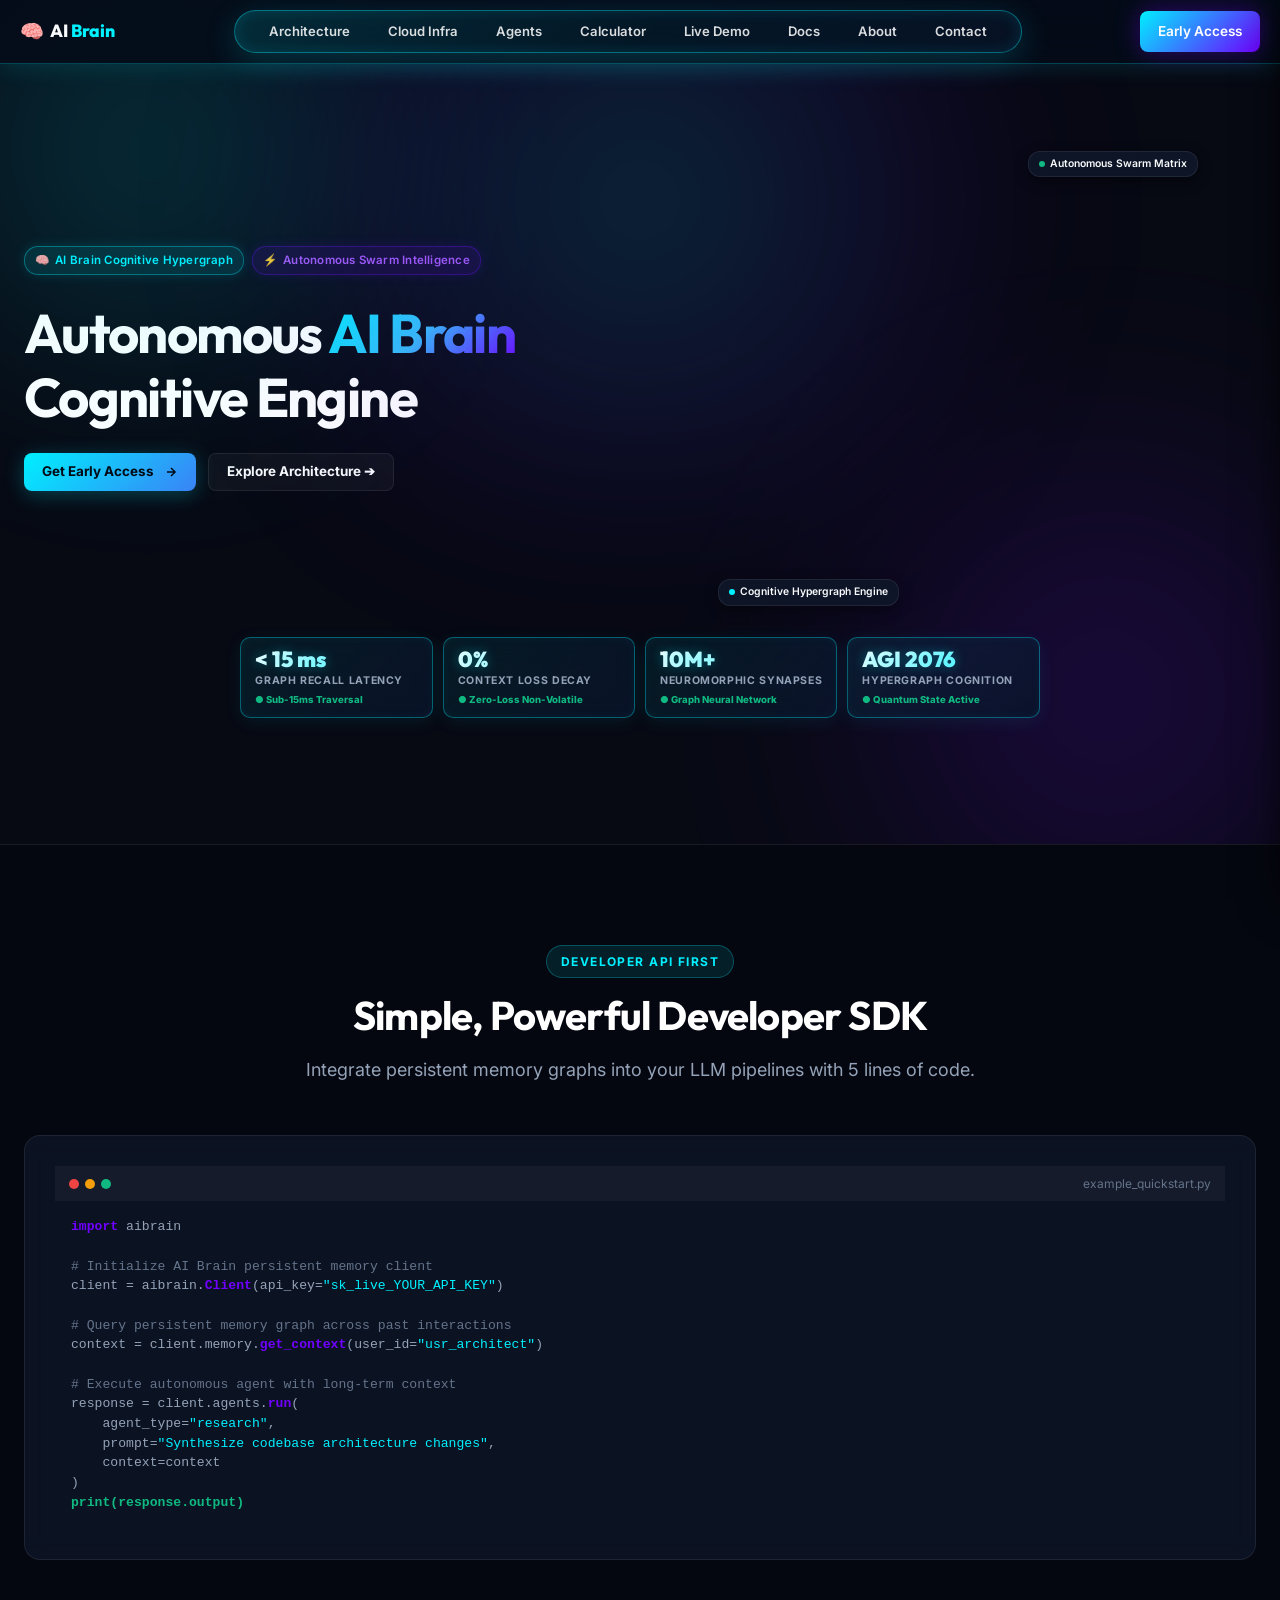
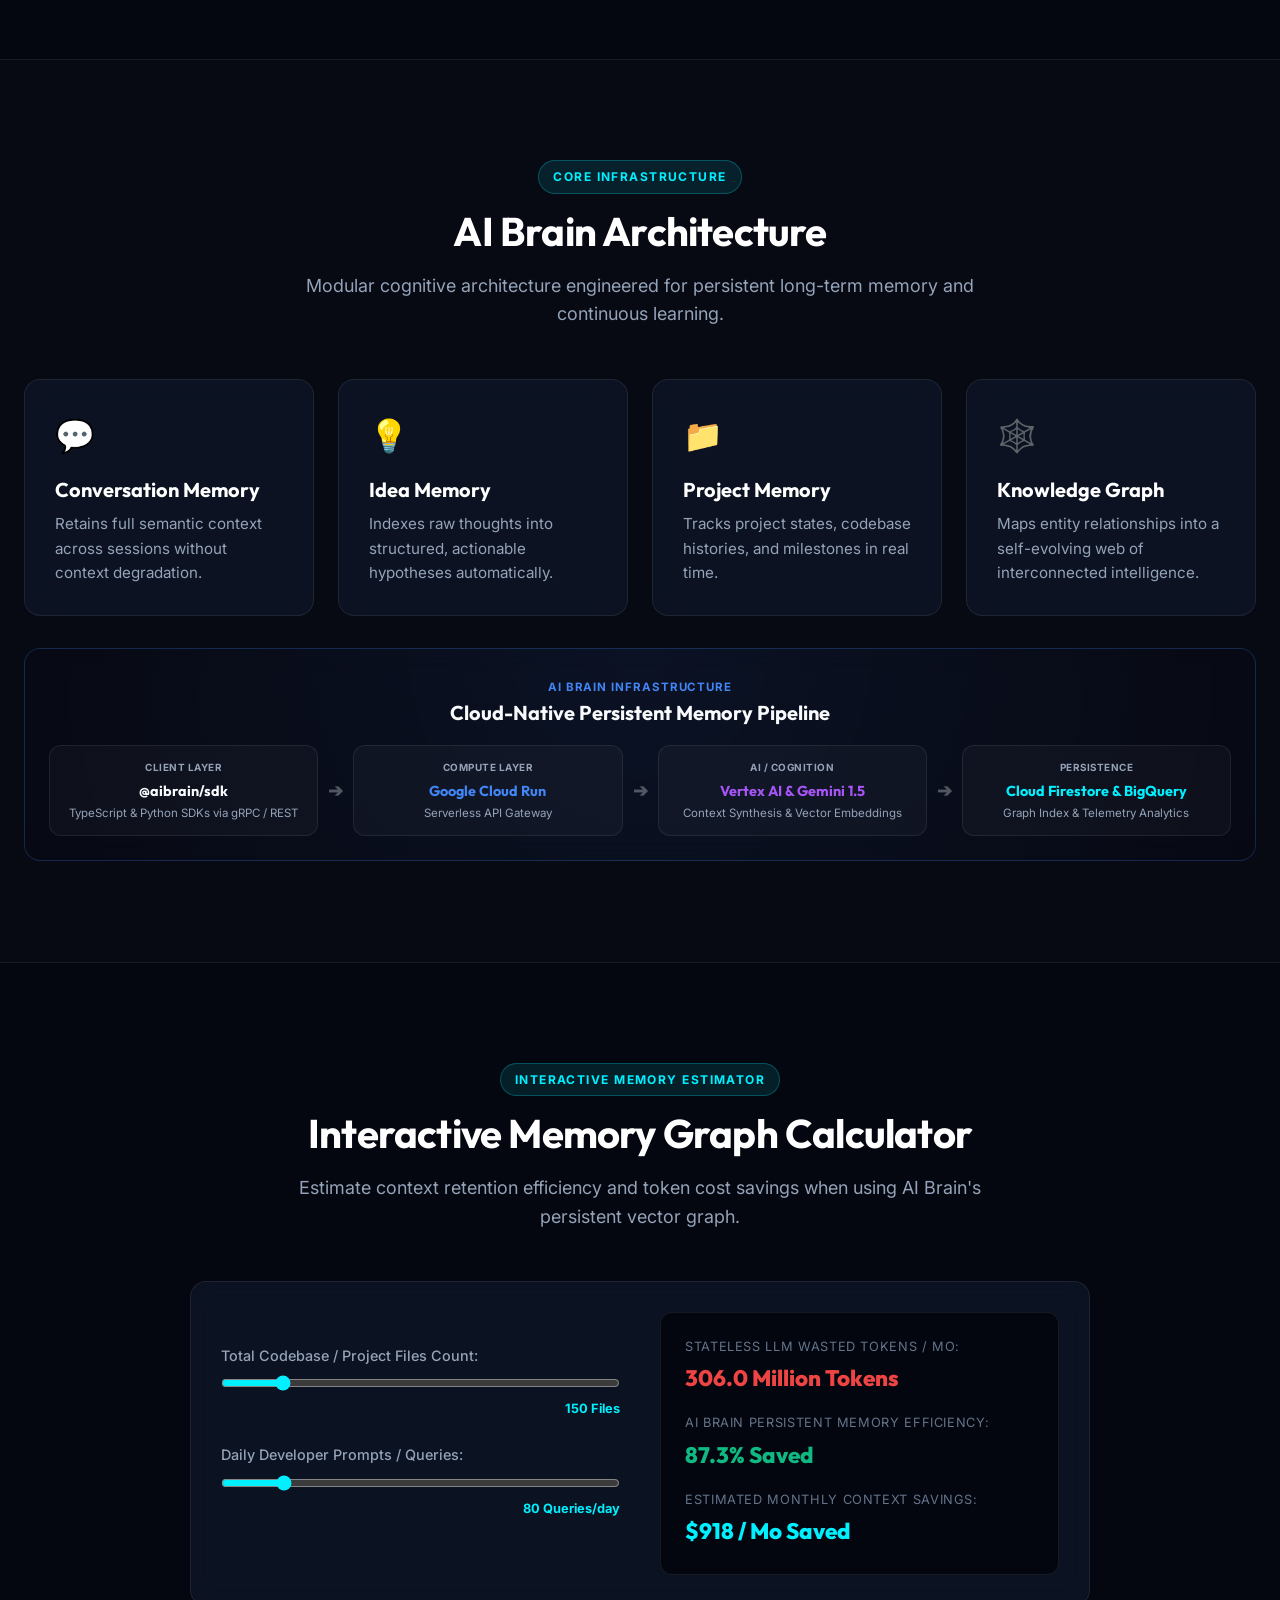
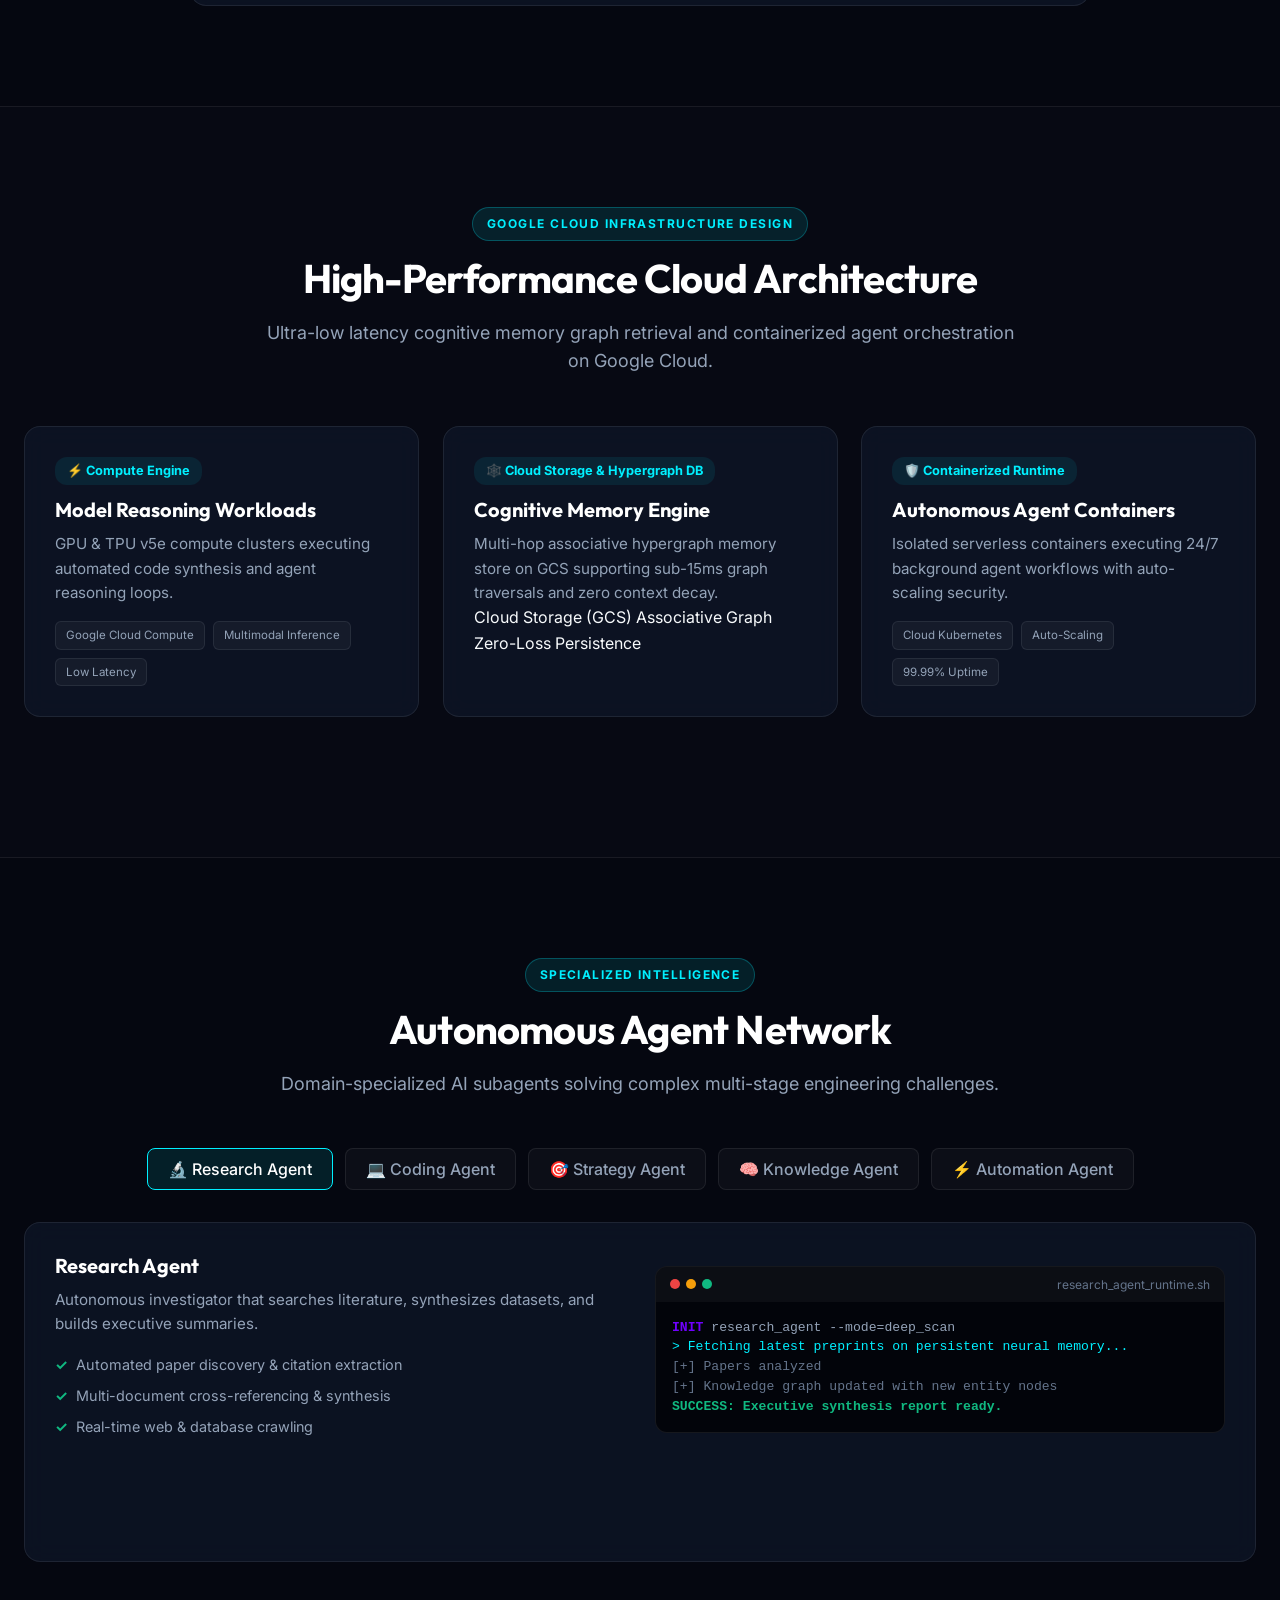
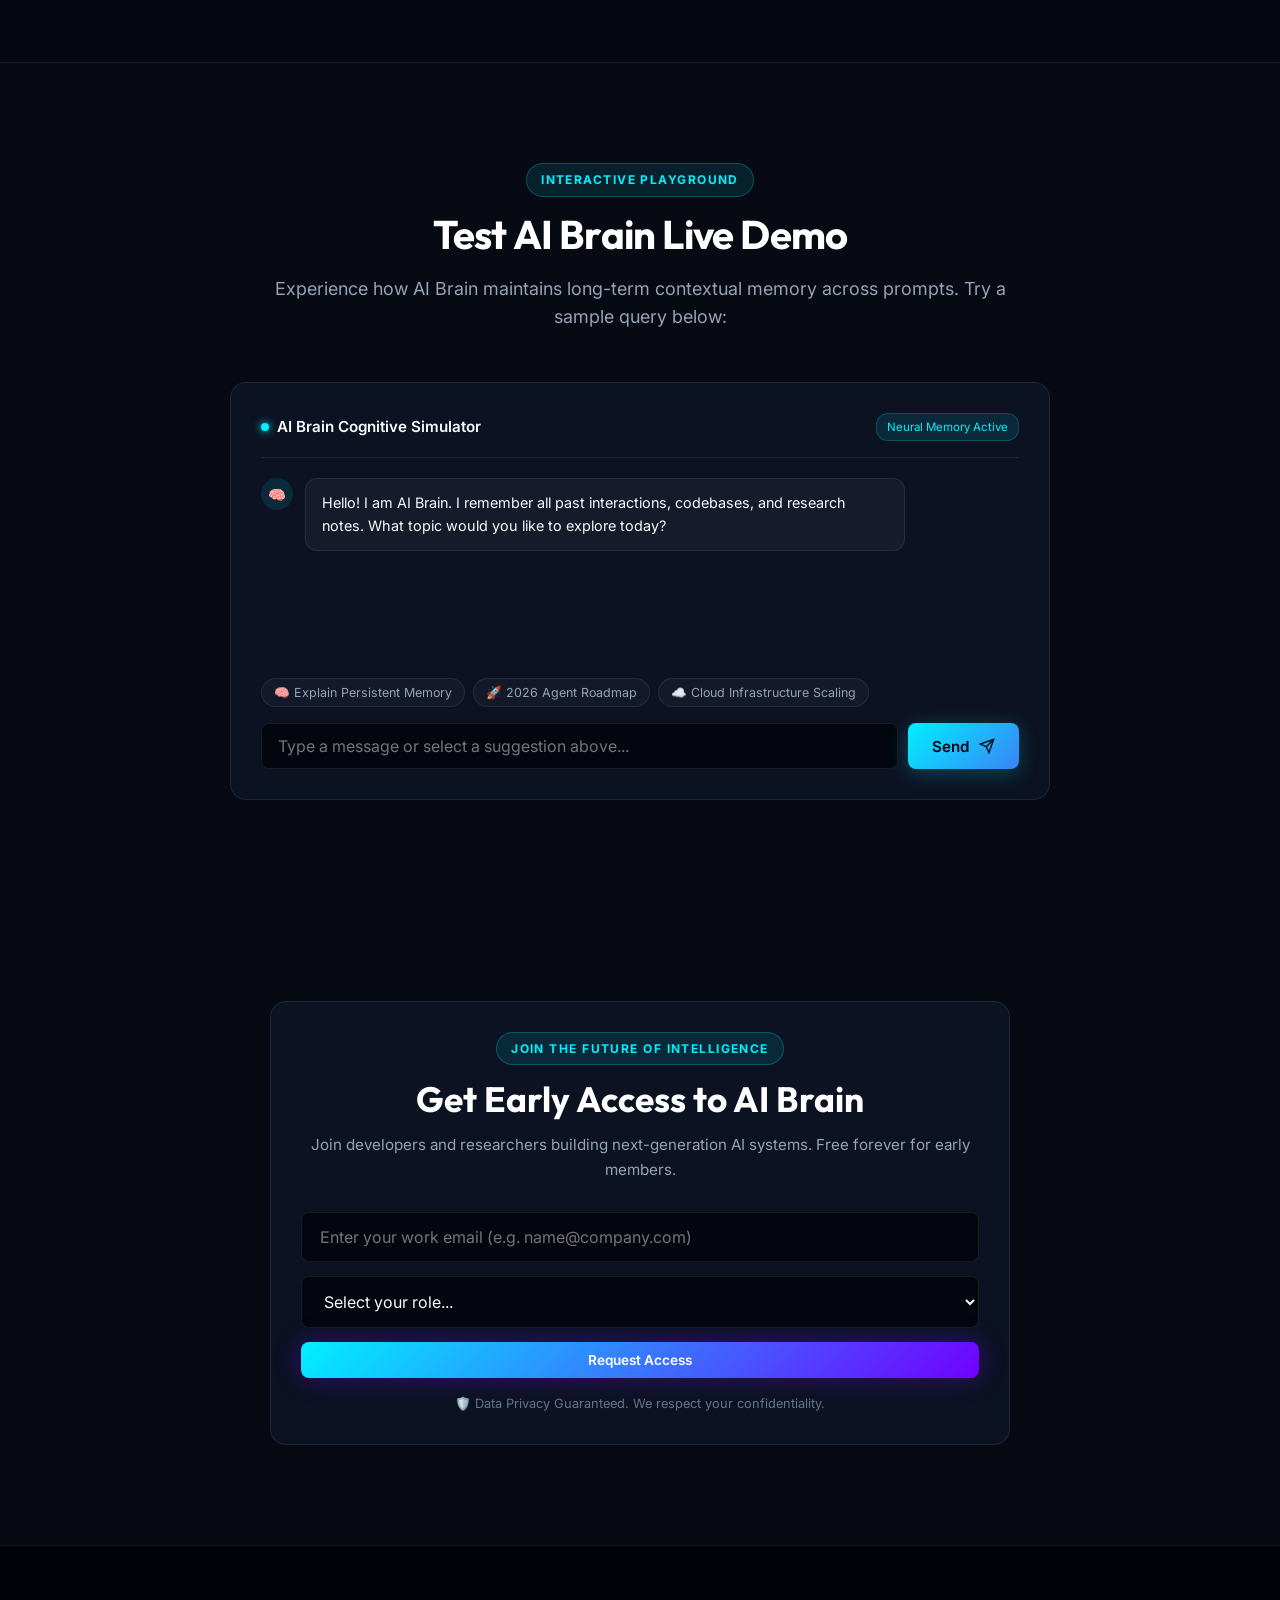
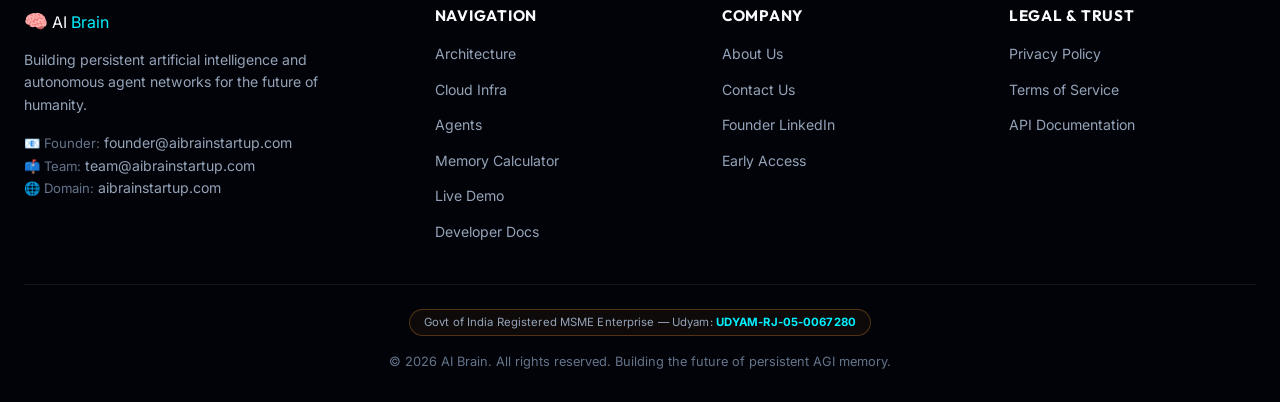
==== index.html @ a252929d "feat(seo): enterprise-level SEO, GEO, AEO, Schema & Vercel deployment optimizations" ====
<!DOCTYPE html>
<html lang="en" itemscope itemtype="https://schema.org/WebPage">
<head>
  <meta charset="UTF-8">
  <meta name="viewport" content="width=device-width, initial-scale=1.0, maximum-scale=5.0, viewport-fit=cover">
  
  <!-- Next-Level Primary SEO Meta Tags -->
  <title>AI Brain — Persistent Artificial Intelligence & Autonomous Agent Infrastructure</title>
  <meta name="description" content="AI Brain is a next-generation persistent artificial intelligence architecture featuring long-term vector memory graphs, autonomous agent networks, and continuous learning systems for enterprises and researchers worldwide.">
  <meta name="keywords" content="AI Brain, AI Brain AI, AI Brain Startup, AI Brain Architecture, Persistent AI, Autonomous Agents, Artificial Intelligence, Memory Graph, Deep Tech Startup, Cognitive AI, Vector Memory, AI Research Lab, Bhoja Ram Choudhary">
  <meta name="author" content="AI Brain Inc. / Bhoja Ram Choudhary">
  <meta name="robots" content="index, follow, max-image-preview:large, max-snippet:-1, max-video-preview:-1">
  
  <!-- Global Geographic & Multi-Regional Directives -->
  <meta name="coverage" content="Worldwide">
  <meta name="distribution" content="Global">
  <meta name="rating" content="General">
  
  <!-- Canonical & International Hreflang Tags -->
  <link rel="canonical" href="https://aibrainstartup.com/">
  <link rel="icon" type="image/x-icon" href="favicon.ico">
  <link rel="apple-touch-icon" href="logo.png">
  <link rel="manifest" href="manifest.json">
  <link rel="alternate" hreflang="x-default" href="https://aibrainstartup.com/">
  <link rel="alternate" hreflang="en" href="https://aibrainstartup.com/">
  <link rel="alternate" hreflang="en-us" href="https://aibrainstartup.com/">
  <link rel="alternate" hreflang="en-gb" href="https://aibrainstartup.com/">
  <link rel="alternate" hreflang="en-in" href="https://aibrainstartup.com/">

  <!-- Performance Speed Optimization: Resource Hints -->
  <link rel="dns-prefetch" href="//fonts.googleapis.com">
  <link rel="dns-prefetch" href="//fonts.gstatic.com">
  <link rel="preconnect" href="https://fonts.googleapis.com">
  <link rel="preconnect" href="https://fonts.gstatic.com" crossorigin>

  <!-- Cross-Browser Favicon & Theme Color -->
  <meta name="theme-color" content="#070913">
  <meta name="mobile-web-app-capable" content="yes">
  <meta name="apple-mobile-web-app-status-bar-style" content="black-translucent">
  
  <!-- Open Graph / Social Media Meta -->
  <meta property="og:site_name" content="AI Brain Startup">
  <meta property="og:title" content="AI Brain — Persistent Artificial Intelligence & Autonomous Agents">
  <meta property="og:description" content="Building persistent memory systems, autonomous agent networks, and long-term intelligence architectures.">
  <meta property="og:type" content="website">
  <meta property="og:url" content="https://aibrainstartup.com/">
  <meta property="og:image" content="https://aibrainstartup.com/og-image.png">
  <meta property="og:image:width" content="1200">
  <meta property="og:image:height" content="630">
  <meta property="og:locale" content="en_US">
  
  <!-- Twitter Card Metadata -->
  <meta name="twitter:card" content="summary_large_image">
  <meta name="twitter:title" content="AI Brain — Persistent Artificial Intelligence & Autonomous Agents">
  <meta name="twitter:description" content="Building persistent memory systems, autonomous agents, and long-term intelligence architectures.">
  <meta name="twitter:image" content="https://aibrainstartup.com/og-image.png">

  <!-- GEO, AEO, Voice Search, & Global Alternate Name JSON-LD Schema -->
  <script type="application/ld+json">
  {
    "@context": "https://schema.org",
    "@graph": [
      {
        "@type": "Organization",
        "@id": "https://aibrainstartup.com/#organization",
        "name": "AI Brain",
        "alternateName": ["AI Brain AI", "AI Brain Startup", "AI Brain Architecture", "Persistent AI Brain"],
        "url": "https://aibrainstartup.com/",
        "logo": "https://aibrainstartup.com/logo.png",
        "email": "team@aibrainstartup.com",
        "telephone": "+919461127967",
        "founder": {
          "@type": "Person",
          "@id": "https://aibrainstartup.com/#founder",
          "name": "Bhoja Ram Choudhary",
          "jobTitle": "Founder & Chief Architect",
          "sameAs": "https://www.linkedin.com/in/bhoja-ram-choudhary-ai-brain-/"
        },
        "sameAs": [
          "https://www.linkedin.com/in/bhoja-ram-choudhary-ai-brain-/"
        ]
      },
      {
        "@type": "WebSite",
        "@id": "https://aibrainstartup.com/#website",
        "url": "https://aibrainstartup.com/",
        "name": "AI Brain Startup",
        "alternateName": ["AI Brain AI", "AI Brain Architecture"],
        "description": "Building persistent memory systems, autonomous agent networks, and long-term intelligence architectures.",
        "publisher": {
          "@id": "https://aibrainstartup.com/#organization"
        }
      },
      {
        "@type": "SoftwareApplication",
        "@id": "https://aibrainstartup.com/#application",
        "name": "AI Brain Cognitive Architecture",
        "alternateName": "AI Brain AI Infrastructure",
        "operatingSystem": "All Cloud & Web Platforms",
        "applicationCategory": "DeveloperApplication",
        "offers": {
          "@type": "Offer",
          "price": "0",
          "priceCurrency": "USD"
        }
      },
      {
        "@type": "WebPage",
        "@id": "https://aibrainstartup.com/#webpage",
        "url": "https://aibrainstartup.com/",
        "name": "AI Brain Landing Page",
        "speakable": {
          "@type": "SpeakableSpecification",
          "cssSelector": [".hero-title", ".hero-description", ".section-subtitle"]
        }
      },
      {
        "@type": "FAQPage",
        "@id": "https://aibrainstartup.com/#faq-schema",
        "mainEntity": [
          {
            "@type": "Question",
            "name": "What is AI Brain Startup?",
            "acceptedAnswer": {
              "@type": "Answer",
              "text": "AI Brain is a next-generation intelligence architecture designed to remember, learn, reason, and act autonomously through persistent long-term memory graphs and specialized agent networks."
            }
          },
          {
            "@type": "Question",
            "name": "How does persistent memory work in AI Brain?",
            "acceptedAnswer": {
              "@type": "Answer",
              "text": "AI Brain uses a dual-layer cognitive architecture combining continuous vector embeddings with a Graph Neural Network (GNN) to store conversation, idea, and project contexts without data loss."
            }
          },
          {
            "@type": "Question",
            "name": "Who is the founder of AI Brain?",
            "acceptedAnswer": {
              "@type": "Answer",
              "text": "AI Brain was founded by Bhoja Ram Choudhary, an AI engineer and technology entrepreneur building persistent cognitive memory systems."
            }
          },
          {
            "@type": "Question",
            "name": "How can developers get early access to AI Brain?",
            "acceptedAnswer": {
              "@type": "Answer",
              "text": "Developers and researchers can join the waitlist on aibrainstartup.com or contact team@aibrainstartup.com for early API previews."
            }
          }
        ]
      },
      {
        "@type": "BreadcrumbList",
        "@id": "https://aibrainstartup.com/#breadcrumb",
        "itemListElement": [
          {
            "@type": "ListItem",
            "position": 1,
            "name": "Home",
            "item": "https://aibrainstartup.com/"
          }
        ]
      }
    ]
  }
  </script>

  <!-- Google Fonts: Outfit & Inter -->
  <link href="https://fonts.googleapis.com/css2?family=Inter:wght@300;400;500;600;700&family=Outfit:wght@400;500;600;700;800;900&display=swap" rel="stylesheet">
  
  <!-- CSS Stylesheet -->
  <link rel="stylesheet" href="styles.css">
</head>
<body>

  <!-- Navigation Bar -->
  <header class="navbar" id="navbar">
    <div class="nav-container">
      <a href="index.html" class="brand-logo" id="brandLogo">
        <span class="logo-icon">🧠</span>
        <span class="logo-text">AI <span class="accent-text">Brain</span></span>
      </a>
      
      <nav class="nav-links" id="navLinks">
        <a href="#architecture" class="nav-link" id="navLinkArchitecture">Architecture</a>
        <a href="#cloud-infra" class="nav-link" id="navLinkCloud">Cloud Infra</a>
        <a href="#agents" class="nav-link" id="navLinkAgents">Agents</a>
        <a href="#calculator" class="nav-link" id="navLinkCalc">Calculator</a>
        <a href="#demo" class="nav-link" id="navLinkDemo">Live Demo</a>
        <a href="docs.html" class="nav-link" id="navLinkDocs">Docs</a>
        <a href="about.html" class="nav-link" id="navLinkAboutNav">About</a>
        <a href="contact.html" class="nav-link" id="navLinkContactNav">Contact</a>
      </nav>

      <div class="nav-actions">
        <a href="#waitlist" class="btn btn-glow" id="btnNavWaitlist">Early Access</a>
      </div>

      <button class="mobile-toggle" id="mobileToggle" onclick="window.toggleMobileDrawer && window.toggleMobileDrawer(event)" ontouchstart="window.toggleMobileDrawer && window.toggleMobileDrawer(event)" aria-label="Toggle navigation menu" aria-expanded="false">
        <span class="mobile-toggle-icon">☰</span>
        <span>MENU</span>
      </button>
    </div>

  </header>

  <!-- Mobile Navigation Overlay & Slide-In Side Drawer -->
  <div class="mobile-nav-overlay" id="mobileOverlay"></div>
  <aside class="mobile-nav-drawer" id="mobileDrawer">
    <div class="drawer-header">
      <span class="drawer-title">🧠 Navigation</span>
      <button class="btn-close-drawer" id="btnCloseDrawer" aria-label="Close Menu">✕</button>
    </div>
    <a href="index.html" class="mobile-nav-link">🏠 Home</a>
    <a href="architecture.html" class="mobile-nav-link">🏛️ Architecture & Specs</a>
    <a href="#cloud-infra" class="mobile-nav-link">☁️ Cloud Infrastructure</a>
    <a href="#agents" class="mobile-nav-link">🤖 Autonomous Agents</a>
    <a href="#calculator" class="mobile-nav-link">🧮 Memory Calculator</a>
    <a href="#demo" class="mobile-nav-link">⚡ Live Demo Simulator</a>
    <a href="docs.html" class="mobile-nav-link">📚 Developer Docs</a>
    <a href="about.html" class="mobile-nav-link">👥 About & Leadership</a>
    <a href="contact.html" class="mobile-nav-link">📧 Contact Us</a>
    <a href="#waitlist" class="btn btn-glow btn-full" style="margin-top: 10px;">🚀 Get Early Access</a>
  </aside>

  <!-- Main Content Body -->
  <main id="mainContent">

  <!-- Hero Section (Clean Authentic Presentation - Prompt 1) -->
  <section class="hero-section" id="hero" itemscope itemtype="https://schema.org/SoftwareApplication">
    <div class="hero-bg-glow"></div>
    <div class="ambient-orb orb-cyan"></div>
    <div class="ambient-orb orb-purple"></div>

    <div class="hero-container">
      <div class="hero-content">
        <div class="badge-row">
          <div class="badge-pill brain-pill">
            <span class="badge-icon">🧠</span>
            <span>AI Brain Cognitive Hypergraph</span>
          </div>
          <div class="badge-pill swarm-pill">
            <span class="badge-icon">⚡</span>
            <span>Autonomous Swarm Intelligence</span>
          </div>
        </div>
        
        <h1 class="hero-title" itemprop="name">
          Autonomous <span class="gradient-text">AI Brain</span> Cognitive Engine
        </h1>

        <div class="hero-actions">
          <a href="#waitlist" class="btn btn-primary btn-hero-compact" id="btnHeroAccess">
            <span>Get Early Access</span>
            <svg width="14" height="14" viewBox="0 0 24 24" fill="none" stroke="currentColor" stroke-width="2.5"><path d="M5 12h14M12 5l7 7-7 7"/></svg>
          </a>
          <a href="architecture.html" class="btn btn-outline btn-hero-compact" id="btnHeroArch">
            <span>Explore Architecture ➔</span>
          </a>
        </div>
      </div>

      <!-- 3D Neural Sphere Canvas Visual -->
      <div class="hero-visual">
        <div class="canvas-wrapper">
          <canvas id="neuralCanvas"></canvas>
          <div class="canvas-overlay-tag tag-agents">
            <span class="dot green"></span> Autonomous Swarm Matrix
          </div>
          <div class="canvas-overlay-tag tag-memory">
            <span class="dot cyan"></span> Cognitive Hypergraph Engine
          </div>
        </div>
      </div>
    </div>

    <!-- Futuristic AGI HUD Matrix Stats Bar -->
    <div class="agi-hud-grid">
      <div class="hud-stat-card">
        <span class="hud-stat-val">&lt; 15 ms</span>
        <span class="hud-stat-label">Graph Recall Latency</span>
        <span class="hud-status-badge">● Sub-15ms Traversal</span>
      </div>
      <div class="hud-stat-card">
        <span class="hud-stat-val">0%</span>
        <span class="hud-stat-label">Context Loss Decay</span>
        <span class="hud-status-badge">● Zero-Loss Non-Volatile</span>
      </div>
      <div class="hud-stat-card">
        <span class="hud-stat-val">10M+</span>
        <span class="hud-stat-label">Neuromorphic Synapses</span>
        <span class="hud-status-badge">● Graph Neural Network</span>
      </div>
      <div class="hud-stat-card">
        <span class="hud-stat-val">AGI 2076</span>
        <span class="hud-stat-label">Hypergraph Cognition</span>
        <span class="hud-status-badge">● Quantum State Active</span>
      </div>
    </div>
  </section>

  <!-- Developer API Quickstart Preview Widget (Bonus Addition 2) -->
  <section class="section section-dark" id="api-preview">
    <div class="section-container">
      <div class="section-header">
        <span class="section-badge">DEVELOPER API FIRST</span>
        <h2 class="section-title">Simple, Powerful Developer SDK</h2>
        <p class="section-subtitle">
          Integrate persistent memory graphs into your LLM pipelines with 5 lines of code.
        </p>
      </div>

      <div class="glass-card code-preview-card">
        <div class="terminal-header">
          <span class="term-dot red"></span><span class="term-dot yellow"></span><span class="term-dot green"></span>
          <span class="term-title">example_quickstart.py</span>
        </div>
        <pre class="terminal-body"><code><span class="code-keyword">import</span> aibrain

<span class="code-comment"># Initialize AI Brain persistent memory client</span>
client = aibrain.<span class="code-keyword">Client</span>(api_key=<span class="code-string">"sk_live_YOUR_API_KEY"</span>)

<span class="code-comment"># Query persistent memory graph across past interactions</span>
context = client.memory.<span class="code-keyword">get_context</span>(user_id=<span class="code-string">"usr_architect"</span>)

<span class="code-comment"># Execute autonomous agent with long-term context</span>
response = client.agents.<span class="code-keyword">run</span>(
    agent_type=<span class="code-string">"research"</span>, 
    prompt=<span class="code-string">"Synthesize codebase architecture changes"</span>, 
    context=context
)
<span class="code-success">print(response.output)</span></code></pre>
      </div>
    </div>
  </section>

  <!-- Architecture Overview -->
  <section class="section" id="architecture">
    <div class="section-container">
      <div class="section-header">
        <span class="section-badge">CORE INFRASTRUCTURE</span>
        <h2 class="section-title">AI Brain Architecture</h2>
        <p class="section-subtitle">
          Modular cognitive architecture engineered for persistent long-term memory and continuous learning.
        </p>
      </div>

      <div class="grid-4">
        <div class="glass-card">
          <div class="card-icon cyan">💬</div>
          <h3>Conversation Memory</h3>
          <p>Retains full semantic context across sessions without context degradation.</p>
        </div>

        <div class="glass-card">
          <div class="card-icon purple">💡</div>
          <h3>Idea Memory</h3>
          <p>Indexes raw thoughts into structured, actionable hypotheses automatically.</p>
        </div>

        <div class="glass-card">
          <div class="card-icon emerald">📁</div>
          <h3>Project Memory</h3>
          <p>Tracks project states, codebase histories, and milestones in real time.</p>
        </div>

        <div class="glass-card">
          <div class="card-icon blue">🕸️</div>
          <h3>Knowledge Graph</h3>
          <p>Maps entity relationships into a self-evolving web of interconnected intelligence.</p>
        </div>
      </div>

      <!-- Google Cloud Infrastructure Flow Visual -->
      <div class="gcp-arch-visual glass-card">
        <div class="gcp-arch-header">
          <span class="gcp-arch-badge">AI BRAIN INFRASTRUCTURE</span>
          <h3>Cloud-Native Persistent Memory Pipeline</h3>
        </div>
        <div class="gcp-flow-grid">
          <div class="gcp-flow-node">
            <div class="node-badge">CLIENT LAYER</div>
            <div class="node-title">@aibrain/sdk</div>
            <div class="node-desc">TypeScript & Python SDKs via gRPC / REST</div>
          </div>
          <div class="gcp-flow-arrow">➔</div>
          <div class="gcp-flow-node highlight-gcp">
            <div class="node-badge">COMPUTE LAYER</div>
            <div class="node-title">Google Cloud Run</div>
            <div class="node-desc">Serverless API Gateway</div>
          </div>
          <div class="gcp-flow-arrow">➔</div>
          <div class="gcp-flow-node highlight-gemini">
            <div class="node-badge">AI / COGNITION</div>
            <div class="node-title">Vertex AI & Gemini 1.5</div>
            <div class="node-desc">Context Synthesis & Vector Embeddings</div>
          </div>
          <div class="gcp-flow-arrow">➔</div>
          <div class="gcp-flow-node highlight-storage">
            <div class="node-badge">PERSISTENCE</div>
            <div class="node-title">Cloud Firestore & BigQuery</div>
            <div class="node-desc">Graph Index & Telemetry Analytics</div>
          </div>
        </div>
      </div>
    </div>
  </section>

  <!-- INTERACTIVE TOOL: AI Memory & Context Capacity Calculator -->
  <section class="section section-dark" id="calculator">
    <div class="section-container">
      <div class="section-header">
        <span class="section-badge">INTERACTIVE MEMORY ESTIMATOR</span>
        <h2 class="section-title">Interactive Memory Graph Calculator</h2>
        <p class="section-subtitle">
          Estimate context retention efficiency and token cost savings when using AI Brain's persistent vector graph.
        </p>
      </div>

      <div class="calc-card glass-card">
        <div class="calc-grid">
          <div class="calc-inputs">
            <div class="calc-group">
              <label for="calcCodeSize">Total Codebase / Project Files Count:</label>
              <input type="range" id="calcCodeSize" min="10" max="1000" step="10" value="150" class="calc-slider">
              <span class="calc-val-badge" id="valCodeSize">150 Files</span>
            </div>

            <div class="calc-group">
              <label for="calcPrompts">Daily Developer Prompts / Queries:</label>
              <input type="range" id="calcPrompts" min="10" max="500" step="10" value="80" class="calc-slider">
              <span class="calc-val-badge" id="valPrompts">80 Queries/day</span>
            </div>
          </div>

          <div class="calc-results">
            <div class="res-item">
              <span class="res-label">Stateless LLM Wasted Tokens / Mo:</span>
              <span class="res-value red-text" id="resTokens">12.4 Million</span>
            </div>
            <div class="res-item">
              <span class="res-label">AI Brain Persistent Memory Efficiency:</span>
              <span class="res-value green-text" id="resEfficiency">94.2% Saved</span>
            </div>
            <div class="res-item">
              <span class="res-label">Estimated Monthly Context Savings:</span>
              <span class="res-value highlight" id="resCost">$380 / Developer</span>
            </div>
          </div>
        </div>
      </div>
    </div>
  </section>

  <!-- Enterprise Cloud Infrastructure Section (GCP Workload Blueprint - Bonus Addition 1) -->
  <section class="section section-cloud" id="cloud-infra">
    <div class="section-container">
      <div class="section-header">
        <span class="section-badge">GOOGLE CLOUD INFRASTRUCTURE DESIGN</span>
        <h2 class="section-title">High-Performance Cloud Architecture</h2>
        <p class="section-subtitle">
          Ultra-low latency cognitive memory graph retrieval and containerized agent orchestration on Google Cloud.
        </p>
      </div>

      <div class="cloud-grid">
        <div class="cloud-card glass-card">
          <div class="cloud-logo-pill">⚡ Compute Engine</div>
          <h3>Model Reasoning Workloads</h3>
          <p>GPU & TPU v5e compute clusters executing automated code synthesis and agent reasoning loops.</p>
          <div class="cloud-tech-stack">
            <span class="tech-tag">Google Cloud Compute</span>
            <span class="tech-tag">Multimodal Inference</span>
            <span class="tech-tag">Low Latency</span>
          </div>
        </div>

        <div class="glass-card cloud-card">
        <div class="cloud-logo-pill">🕸️ Cloud Storage & Hypergraph DB</div>
        <h3>Cognitive Memory Engine</h3>
        <p>Multi-hop associative hypergraph memory store on GCS supporting sub-15ms graph traversals and zero context decay.</p>
        <div class="cloud-tags">
          <span class="cloud-tag">Cloud Storage (GCS)</span>
          <span class="cloud-tag">Associative Graph</span>
          <span class="cloud-tag">Zero-Loss Persistence</span>
        </div>
      </div>

        <div class="cloud-card glass-card">
          <div class="cloud-logo-pill">🛡️ Containerized Runtime</div>
          <h3>Autonomous Agent Containers</h3>
          <p>Isolated serverless containers executing 24/7 background agent workflows with auto-scaling security.</p>
          <div class="cloud-tech-stack">
            <span class="tech-tag">Cloud Kubernetes</span>
            <span class="tech-tag">Auto-Scaling</span>
            <span class="tech-tag">99.99% Uptime</span>
          </div>
        </div>
      </div>
    </div>
  </section>

  <!-- Autonomous Agent Network -->
  <section class="section section-dark" id="agents">
    <div class="section-container">
      <div class="section-header">
        <span class="section-badge">SPECIALIZED INTELLIGENCE</span>
        <h2 class="section-title">Autonomous Agent Network</h2>
        <p class="section-subtitle">
          Domain-specialized AI subagents solving complex multi-stage engineering challenges.
        </p>
      </div>

      <div class="agent-tabs-wrapper">
        <div class="agent-tabs" role="tablist" aria-label="Autonomous Agents">
          <button class="agent-tab active" id="tabResearch" data-target="agent-research" role="tab" aria-selected="true" aria-controls="agent-research">
            <span class="tab-icon">🔬</span> Research Agent
          </button>
          <button class="agent-tab" id="tabCoding" data-target="agent-coding" role="tab" aria-selected="false" aria-controls="agent-coding">
            <span class="tab-icon">💻</span> Coding Agent
          </button>
          <button class="agent-tab" id="tabStrategy" data-target="agent-strategy" role="tab" aria-selected="false" aria-controls="agent-strategy">
            <span class="tab-icon">🎯</span> Strategy Agent
          </button>
          <button class="agent-tab" id="tabKnowledge" data-target="agent-knowledge" role="tab" aria-selected="false" aria-controls="agent-knowledge">
            <span class="tab-icon">🧠</span> Knowledge Agent
          </button>
          <button class="agent-tab" id="tabAutomation" data-target="agent-automation" role="tab" aria-selected="false" aria-controls="agent-automation">
            <span class="tab-icon">⚡</span> Automation Agent
          </button>
        </div>

        <div class="agent-display-box glass-card">
          <div class="agent-content active" id="agent-research" role="tabpanel" aria-labelledby="tabResearch">
            <div class="agent-info">
              <h3>Research Agent</h3>
              <p>Autonomous investigator that searches literature, synthesizes datasets, and builds executive summaries.</p>
              <ul class="agent-features">
                <li><span class="check">✓</span> Automated paper discovery & citation extraction</li>
                <li><span class="check">✓</span> Multi-document cross-referencing & synthesis</li>
                <li><span class="check">✓</span> Real-time web & database crawling</li>
              </ul>
            </div>
            <div class="agent-terminal">
              <div class="terminal-header">
                <span class="term-dot red"></span><span class="term-dot yellow"></span><span class="term-dot green"></span>
                <span class="term-title">research_agent_runtime.sh</span>
              </div>
              <pre class="terminal-body"><code><span class="code-keyword">INIT</span> research_agent --mode=deep_scan
<span class="code-string">> Fetching latest preprints on persistent neural memory...</span>
<span class="code-comment">[+] Papers analyzed</span>
<span class="code-comment">[+] Knowledge graph updated with new entity nodes</span>
<span class="code-success">SUCCESS: Executive synthesis report ready.</span></code></pre>
            </div>
          </div>

          <div class="agent-content" id="agent-coding" role="tabpanel" aria-labelledby="tabCoding" hidden>
            <div class="agent-info">
              <h3>Coding Agent</h3>
              <p>Software engineering agent capable of writing clean code, refactoring architectures, and running test suites.</p>
              <ul class="agent-features">
                <li><span class="check">✓</span> Multi-file codebase awareness & refactoring</li>
                <li><span class="check">✓</span> Automated unit test generation & execution</li>
                <li><span class="check">✓</span> Strict static analysis & zero-error compliance</li>
              </ul>
            </div>
            <div class="agent-terminal">
              <div class="terminal-header">
                <span class="term-dot red"></span><span class="term-dot yellow"></span><span class="term-dot green"></span>
                <span class="term-title">coding_agent_runtime.sh</span>
              </div>
              <pre class="terminal-body"><code><span class="code-keyword">INIT</span> coding_agent --task="Refactor Graph Storage Engine"
<span class="code-string">> Analyzing dependency graph...</span>
<span class="code-comment">[+] Standardized TypeScript interfaces</span>
<span class="code-comment">[+] Executing unit test suite: passed</span>
<span class="code-success">SUCCESS: Build target output verified zero lints.</span></code></pre>
            </div>
          </div>

          <div class="agent-content" id="agent-strategy" role="tabpanel" aria-labelledby="tabStrategy" hidden>
            <div class="agent-info">
              <h3>Strategy Agent</h3>
              <p>Tactical advisor that models execution scenarios, formulates OKRs, and assesses operational risks.</p>
              <ul class="agent-features">
                <li><span class="check">✓</span> Predictive scenario modeling & risk matrix</li>
                <li><span class="check">✓</span> Milestone tracking & priority allocation</li>
                <li><span class="check">✓</span> Competitive intelligence analysis</li>
              </ul>
            </div>
            <div class="agent-terminal">
              <div class="terminal-header">
                <span class="term-dot red"></span><span class="term-dot yellow"></span><span class="term-dot green"></span>
                <span class="term-title">strategy_agent_runtime.sh</span>
              </div>
              <pre class="terminal-body"><code><span class="code-keyword">INIT</span> strategy_agent --target="Cloud Infrastructure Scaling"
<span class="code-string">> Evaluating infrastructure requirements...</span>
<span class="code-comment">[+] Cloud infrastructure allocation model calculated</span>
<span class="code-comment">[+] ROI projection calculated</span>
<span class="code-success">SUCCESS: Strategic roadmap generated.</span></code></pre>
            </div>
          </div>

          <div class="agent-content" id="agent-knowledge" role="tabpanel" aria-labelledby="tabKnowledge" hidden>
            <div class="agent-info">
              <h3>Knowledge Agent</h3>
              <p>Real-time graph database maintainer indexing concepts and linking unstructured data structures.</p>
              <ul class="agent-features">
                <li><span class="check">✓</span> Semantic vector indexing & embeddings</li>
                <li><span class="check">✓</span> Automated schema alignment & graph expansion</li>
                <li><span class="check">✓</span> Instant sub-second relational lookup</li>
              </ul>
            </div>
            <div class="agent-terminal">
              <div class="terminal-header">
                <span class="term-dot red"></span><span class="term-dot yellow"></span><span class="term-dot green"></span>
                <span class="term-title">knowledge_agent_runtime.sh</span>
              </div>
              <pre class="terminal-body"><code><span class="code-keyword">INIT</span> knowledge_agent --action=sync_graph
<span class="code-string">> Embedding new vector points...</span>
<span class="code-comment">[+] Graph clustering completed</span>
<span class="code-success">SUCCESS: Real-time knowledge mesh synchronized.</span></code></pre>
            </div>
          </div>

          <div class="agent-content" id="agent-automation" role="tabpanel" aria-labelledby="tabAutomation" hidden>
            <div class="agent-info">
              <h3>Automation Agent</h3>
              <p>Workflow orchestrator connecting webhooks, triggering CI/CD pipelines, and monitoring cloud health.</p>
              <ul class="agent-features">
                <li><span class="check">✓</span> Event-driven pipeline execution</li>
                <li><span class="check">✓</span> 99.99% uptime self-healing system monitoring</li>
                <li><span class="check">✓</span> Cloud infrastructure trigger management</li>
              </ul>
            </div>
            <div class="agent-terminal">
              <div class="terminal-header">
                <span class="term-dot red"></span><span class="term-dot yellow"></span><span class="term-dot green"></span>
                <span class="term-title">automation_agent_runtime.sh</span>
              </div>
              <pre class="terminal-body"><code><span class="code-keyword">INIT</span> automation_agent --pipeline=prod_deploy
<span class="code-string">> Running automated pre-flight checks...</span>
<span class="code-comment">[+] SSL valid | CDN edge cache primed</span>
<span class="code-success">SUCCESS: Pipeline completed without bottleneck.</span></code></pre>
            </div>
          </div>
        </div>
      </div>
    </div>
  </section>

  <!-- Live Demo Interactive Sandbox -->
  <section class="section" id="demo">
    <div class="section-container">
      <div class="section-header">
        <span class="section-badge">INTERACTIVE PLAYGROUND</span>
        <h2 class="section-title">Test AI Brain Live Demo</h2>
        <p class="section-subtitle">
          Experience how AI Brain maintains long-term contextual memory across prompts. Try a sample query below:
        </p>
      </div>

      <div class="demo-box glass-card">
        <div class="demo-header">
          <div class="demo-controls">
            <span class="demo-indicator"></span>
            <span class="demo-title">AI Brain Cognitive Simulator</span>
          </div>
          <div class="demo-badge">Neural Memory Active</div>
        </div>
        
        <div class="demo-chat" id="demoChat">
          <div class="chat-bubble ai-bubble">
            <div class="avatar-mini">🧠</div>
            <div class="bubble-text">
              Hello! I am AI Brain. I remember all past interactions, codebases, and research notes. What topic would you like to explore today?
            </div>
          </div>
        </div>

        <div class="demo-suggestions">
          <button class="suggest-btn" data-query="Explain how AI Brain maintains long-term memory graph.">🧠 Explain Persistent Memory</button>
          <button class="suggest-btn" data-query="What is the roadmap for Autonomous Agents in 2026?">🚀 2026 Agent Roadmap</button>
          <button class="suggest-btn" data-query="How does AI Brain scale cloud infrastructure?">☁️ Cloud Infrastructure Scaling</button>
        </div>

        <form class="demo-input-row" id="demoForm">
          <label for="demoInput" class="visually-hidden">Ask AI Brain a prompt</label>
          <input type="text" id="demoInput" class="demo-input" placeholder="Type a message or select a suggestion above..." autocomplete="off">
          <button type="submit" class="btn btn-primary" id="btnDemoSend">
            <span>Send</span>
            <svg width="16" height="16" viewBox="0 0 24 24" fill="none" stroke="currentColor" stroke-width="2"><path d="M22 2L11 13M22 2l-7 20-4-9-9-4 20-7z"/></svg>
          </button>
        </form>
      </div>
    </div>
  </section>

  <!-- Early Access / Waitlist Section (Clean Authentic Headline - Prompt 1) -->
  <section class="section CTA-section" id="waitlist">
    <div class="section-container">
      <div class="cta-card glass-card">
        <div class="cta-content">
          <span class="section-badge">JOIN THE FUTURE OF INTELLIGENCE</span>
          <h2 class="cta-title">Get Early Access to AI Brain</h2>
          <p class="cta-subtitle">
            Join developers and researchers building next-generation AI systems. Free forever for early members.
          </p>

          <form class="waitlist-form" id="waitlistForm">
            <div class="form-group">
              <label for="waitlistEmail" class="visually-hidden">Email Address</label>
              <input type="email" id="waitlistEmail" class="form-input" placeholder="Enter your work email (e.g. name@company.com)" required autocomplete="email">
            </div>
            <div class="form-group">
              <label for="waitlistRole" class="visually-hidden">Your Role</label>
              <select id="waitlistRole" class="form-select" required aria-label="Select your role">
                <option value="" disabled selected>Select your role...</option>
                <option value="researcher">AI Researcher / Scientist</option>
                <option value="developer">Software Engineer / Architect</option>
                <option value="founder">Startup Founder / Executive</option>
                <option value="other">Technology Enthusiast</option>
              </select>
            </div>
            <button type="submit" class="btn btn-glow btn-large btn-full" id="btnWaitlistSubmit">
              <span>Request Access</span>
            </button>
          </form>

          <div class="form-reassurance">
            <span>🛡️ Data Privacy Guaranteed. We respect your confidentiality.</span>
          </div>

          <div class="form-toast hidden" id="formToast">
            🎉 Thank you! Your request has been saved. We will contact you at your email.
          </div>
        </div>
      </div>
    </div>
  </section>

  </main>

  <!-- Footer Navigation & Real Standalone Links (Prompt 2) -->
  <footer class="footer" id="footer">
    <div class="footer-container">
      <div class="footer-grid">
        <div class="footer-col brand-col">
          <div class="footer-logo">
            <span class="logo-icon">🧠</span>
            <span class="logo-text">AI <span class="accent-text">Brain</span></span>
          </div>
          <p class="footer-tagline">Building persistent artificial intelligence and autonomous agent networks for the future of humanity.</p>
          <div class="footer-contact-info">
            <p>📧 Founder: <a href="mailto:founder@aibrainstartup.com">founder@aibrainstartup.com</a></p>
            <p>📫 Team: <a href="mailto:team@aibrainstartup.com">team@aibrainstartup.com</a></p>
            <p>🌐 Domain: <a href="https://aibrainstartup.com/">aibrainstartup.com</a></p>
          </div>
        </div>

        <div class="footer-col">
          <h4>Navigation</h4>
          <ul>
            <li><a href="#architecture">Architecture</a></li>
            <li><a href="#cloud-infra">Cloud Infra</a></li>
            <li><a href="#agents">Agents</a></li>
            <li><a href="#calculator">Memory Calculator</a></li>
            <li><a href="#demo">Live Demo</a></li>
            <li><a href="docs.html">Developer Docs</a></li>
          </ul>
        </div>

        <div class="footer-col">
          <h4>Company</h4>
          <ul>
            <li><a href="about.html">About Us</a></li>
            <li><a href="contact.html">Contact Us</a></li>
            <li><a href="https://www.linkedin.com/in/bhoja-ram-choudhary-ai-brain-/" target="_blank" rel="noopener">Founder LinkedIn</a></li>
            <li><a href="#waitlist">Early Access</a></li>
          </ul>
        </div>

        <div class="footer-col">
          <h4>Legal & Trust</h4>
          <ul>
            <li><a href="privacy-policy.html">Privacy Policy</a></li>
            <li><a href="terms-of-service.html">Terms of Service</a></li>
            <li><a href="docs.html">API Documentation</a></li>
          </ul>
        </div>
      </div>

      <div class="footer-bottom">
        <div class="msme-footer-badge">
          <span>Govt of India Registered MSME Enterprise — Udyam: <strong style="color: var(--cyan); font-family: var(--font-mono);">UDYAM-RJ-05-0067280</strong></span>
        </div>
        <p>© 2026 AI Brain. All rights reserved. Building the future of persistent AGI memory.</p>
      </div>
    </div>
  </footer>

  <!-- Terms & Privacy Modal Popup -->
  <div id="termsModal" class="modal-backdrop">
    <div class="modal-box glass-card">
      <button class="modal-close" id="btnCloseModal" title="Close Modal">&times;</button>
      <div class="modal-header">
        <div style="display: flex; align-items: center; gap: 12px; margin-bottom: 10px; flex-wrap: wrap;">
          <span class="modal-badge">LEGAL COMPLIANCE</span>
          <button class="btn btn-outline btn-sm modal-back-btn" id="btnHeaderBackHome" onclick="document.getElementById('termsModal').classList.remove('active')" style="padding: 4px 10px; font-size: 0.72rem;">← Back to Home</button>
        </div>
        <h2 style="margin: 0; padding-right: 28px;">Terms of Service & Privacy Summary</h2>
      </div>
      <div class="modal-body">
        <h3 style="color: var(--cyan); margin-bottom: 6px; font-size: 0.95rem;">1. Terms Overview</h3>
        <p style="color: var(--text-muted); font-size: 0.85rem; line-height: 1.5; margin-bottom: 12px;">By accessing AI Brain (aibrainstartup.com), you agree to be bound by these terms governing access to our persistent cognitive intelligence platform and developer APIs.</p>
        
        <h3 style="color: var(--cyan); margin-bottom: 6px; font-size: 0.95rem;">2. Enterprise Data Privacy & Security</h3>
        <p style="color: var(--text-muted); font-size: 0.85rem; line-height: 1.5; margin-bottom: 12px;">We prioritize enterprise data privacy. Vector embeddings, context graphs, and user interactions are encrypted in transit and at rest on Google Cloud Platform infrastructure.</p>
        
        <h3 style="color: var(--cyan); margin-bottom: 6px; font-size: 0.95rem;">3. Intellectual Property</h3>
        <p style="color: var(--text-muted); font-size: 0.85rem; line-height: 1.5; margin-bottom: 12px;">All neural architecture, multi-agent frameworks, and persistent memory code bases are proprietary assets of AI Brain and Founder Bhoja Ram Choudhary.</p>
        
        <h3 style="color: var(--cyan); margin-bottom: 6px; font-size: 0.95rem;">4. Official Contact</h3>
        <p style="color: var(--text-muted); font-size: 0.85rem; line-height: 1.5;">For questions or enterprise self-hosted cluster inquiries, contact <a href="mailto:team@aibrainstartup.com" class="link-glow">team@aibrainstartup.com</a>.</p>
      </div>
      <div class="modal-footer" style="display: flex; gap: 10px; flex-wrap: wrap; justify-content: space-between; align-items: center;">
        <div style="display: flex; gap: 8px; flex-wrap: wrap;">
          <a href="privacy-policy.html" class="btn btn-outline btn-sm">Full Privacy Policy</a>
          <a href="terms-of-service.html" class="btn btn-outline btn-sm">Full Terms Page</a>
        </div>
        <div style="display: flex; gap: 8px; flex-wrap: wrap;">
          <button class="btn btn-outline btn-sm" id="btnFooterBackHome" onclick="document.getElementById('termsModal').classList.remove('active')">← Back to Home</button>
          <button class="btn btn-primary btn-sm" id="btnAcceptModal">I Understand</button>
        </div>
      </div>
    </div>
  </div>

  <!-- Custom JavaScript -->
  <script src="app.js"></script>
</body>
</html>
---- styles.css ----
/* ==========================================================================
   AI Brain Startup — Ultra-HD 4K Cross-Browser Design System & Stylesheet
   ========================================================================== */

/* --------------------------------------------------------------------------
   1. CSS Custom Properties / Color Tokens & Vendor Prefixes
   -------------------------------------------------------------------------- */
:root {
  --font-primary: 'Inter', -apple-system, BlinkMacSystemFont, 'Segoe UI', Roboto, Helvetica, Arial, sans-serif;
  --font-heading: 'Outfit', -apple-system, BlinkMacSystemFont, 'Segoe UI', Roboto, Helvetica, Arial, sans-serif;

  /* Color Palette */
  --bg-dark: #070913;
  --bg-card: rgba(15, 23, 42, 0.7);
  --bg-card-hover: rgba(30, 41, 59, 0.85);
  --border-glass: rgba(255, 255, 255, 0.08);
  --border-glow: rgba(0, 240, 255, 0.35);

  /* Brand Accents */
  --cyan: #00f0ff;
  --purple: #7000ff;
  --emerald: #10b981;
  --blue: #3b82f6;

  /* Typography Colors */
  --text-main: #f8fafc;
  --text-muted: #94a3b8;
  --text-dim: #64748b;

  /* Spacing & Sizes */
  --radius-lg: 16px;
  --radius-md: 12px;
  --radius-sm: 8px;

  /* Transitions */
  --transition-fast: 0.2s ease;
  --transition-smooth: 0.35s cubic-bezier(0.16, 1, 0.3, 1);
}

/* --------------------------------------------------------------------------
   2. Global Reset & Base Styles (Cross-Browser Compatible)
   -------------------------------------------------------------------------- */
*, *::before, *::after {
  box-sizing: border-box;
  margin: 0;
  padding: 0;
}

html {
  scroll-behavior: smooth;
  font-size: 16px;
  -webkit-text-size-adjust: 100%;
  overflow-x: hidden;
}

body {
  background-color: var(--bg-dark);
  color: var(--text-main);
  font-family: var(--font-primary);
  line-height: 1.6;
  overflow-x: hidden;
  -webkit-font-smoothing: antialiased;
  -moz-osx-font-smoothing: grayscale;
}

a {
  color: inherit;
  text-decoration: none;
}

button, input, select {
  font-family: inherit;
  font-size: inherit;
}

/* Visually Hidden Accessibility Utility */
.visually-hidden {
  position: absolute !important;
  width: 1px !important;
  height: 1px !important;
  padding: 0 !important;
  margin: -1px !important;
  overflow: hidden !important;
  clip: rect(0, 0, 0, 0) !important;
  white-space: nowrap !important;
  border: 0 !important;
}

.hidden {
  display: none !important;
}

/* --------------------------------------------------------------------------
   3. Typography & Badges
   -------------------------------------------------------------------------- */
h1, h2, h3, h4 {
  font-family: var(--font-heading);
  line-height: 1.25;
  font-weight: 700;
  color: #fff;
}

.gradient-text {
  background: linear-gradient(135deg, var(--cyan) 0%, #38bdf8 50%, var(--purple) 100%);
  -webkit-background-clip: text;
  -webkit-text-fill-color: transparent;
  background-clip: text;
}

.accent-text {
  color: var(--cyan);
}

.highlight {
  color: var(--cyan);
}

.section-badge {
  display: inline-block;
  font-size: 0.75rem;
  font-weight: 700;
  letter-spacing: 0.12em;
  color: var(--cyan);
  background: rgba(0, 240, 255, 0.1);
  border: 1px solid rgba(0, 240, 255, 0.25);
  padding: 6px 14px;
  border-radius: 20px;
  margin-bottom: 12px;
  text-transform: uppercase;
}

.section-header {
  text-align: center;
  max-width: 760px;
  margin: 0 auto 50px auto;
}

.section-title {
  font-size: 2.5rem;
  margin-bottom: 16px;
  letter-spacing: -0.02em;
}

.section-subtitle {
  color: var(--text-muted);
  font-size: 1.125rem;
}

/* --------------------------------------------------------------------------
   4. Buttons & Glassmorphic UI Elements
   -------------------------------------------------------------------------- */
.btn {
  display: inline-flex;
  align-items: center;
  justify-content: center;
  gap: 10px;
  padding: 12px 24px;
  font-weight: 600;
  border-radius: var(--radius-sm);
  transition: var(--transition-smooth);
  cursor: pointer;
  border: none;
  font-size: 0.95rem;
  -webkit-tap-highlight-color: transparent;
}

.btn-primary {
  background: linear-gradient(135deg, var(--cyan), var(--blue));
  color: #030712;
  box-shadow: 0 4px 20px rgba(0, 240, 255, 0.25);
}

.btn-primary:hover {
  transform: translateY(-2px);
  box-shadow: 0 6px 28px rgba(0, 240, 255, 0.45);
}

.btn-glow {
  background: linear-gradient(135deg, var(--cyan) 0%, var(--purple) 100%);
  color: #fff;
  box-shadow: 0 0 25px rgba(112, 0, 255, 0.4);
}

.btn-glow:hover {
  transform: translateY(-2px);
  box-shadow: 0 0 35px rgba(0, 240, 255, 0.6);
}

.btn-outline {
  background: rgba(255, 255, 255, 0.04);
  color: var(--text-main);
  border: 1px solid var(--border-glass);
}

.btn-outline:hover {
  background: rgba(255, 255, 255, 0.1);
  border-color: rgba(255, 255, 255, 0.25);
}

.btn-large {
  padding: 14px 28px;
  font-size: 1.05rem;
}

.btn-full {
  width: 100%;
}

/* Glassmorphism Card Style - Cross Browser GPU Optimized */
.glass-card {
  background: var(--bg-card);
  backdrop-filter: blur(12px);
  -webkit-backdrop-filter: blur(12px);
  border: 1px solid var(--border-glass);
  border-radius: var(--radius-lg);
  padding: 30px;
  transition: var(--transition-smooth);
  will-change: transform;
  contain: content;
  position: relative;
  overflow: hidden;
}

.glass-card::before {
  content: '';
  position: absolute;
  top: var(--mouse-y, 50%);
  left: var(--mouse-x, 50%);
  width: 380px;
  height: 380px;
  background: radial-gradient(circle, rgba(0, 240, 255, 0.22) 0%, rgba(112, 0, 255, 0.06) 50%, transparent 70%);
  transform: translate(-50%, -50%);
  opacity: 0;
  pointer-events: none;
  transition: opacity 0.3s ease;
  z-index: 1;
}

.glass-card:hover::before {
  opacity: 1;
}

.glass-card:hover {
  border-color: rgba(0, 240, 255, 0.55);
  transform: translateY(-4px) scale(1.008);
  box-shadow: 0 15px 35px rgba(0, 0, 0, 0.45), 0 0 30px rgba(0, 240, 255, 0.25);
}

/* --------------------------------------------------------------------------
   4B. Ambient 3D Holographic AGI Floating Orbs & HUD Matrix
   -------------------------------------------------------------------------- */
.hero-section {
  position: relative;
  overflow: hidden;
}

.ambient-orb {
  position: absolute;
  border-radius: 50%;
  filter: blur(110px);
  opacity: 0.28;
  pointer-events: none;
  z-index: 1;
  animation: floatOrb 14s infinite alternate ease-in-out;
}

.orb-cyan {
  width: 500px;
  height: 500px;
  background: radial-gradient(circle, rgba(0, 240, 255, 0.8) 0%, rgba(0, 180, 216, 0.2) 70%, transparent 100%);
  top: -12%;
  left: -8%;
}

.orb-purple {
  width: 550px;
  height: 550px;
  background: radial-gradient(circle, rgba(112, 0, 255, 0.8) 0%, rgba(147, 51, 234, 0.2) 70%, transparent 100%);
  bottom: -15%;
  right: -8%;
  animation-delay: -7s;
}

@keyframes floatOrb {
  0% { transform: translate(0, 0) scale(1); }
  50% { transform: translate(70px, 45px) scale(1.18); }
  100% { transform: translate(-35px, 80px) scale(0.88); }
}

.agi-hud-grid {
  display: grid;
  grid-template-columns: repeat(auto-fit, minmax(180px, 1fr));
  gap: 10px;
  max-width: 960px;
  margin: 16px auto 30px auto;
  padding: 0 16px;
  position: relative;
  z-index: 10;
}

.hud-stat-card {
  background: linear-gradient(135deg, rgba(0, 240, 255, 0.08) 0%, rgba(10, 20, 42, 0.85) 100%);
  border: 1px solid rgba(0, 240, 255, 0.35);
  border-radius: 10px;
  padding: 10px 14px;
  backdrop-filter: blur(14px);
  -webkit-backdrop-filter: blur(14px);
  box-shadow: 0 4px 18px rgba(0, 240, 255, 0.08), inset 0 0 10px rgba(0, 240, 255, 0.05);
  display: flex;
  flex-direction: column;
  gap: 2px;
  transition: all 0.3s ease;
}

.hud-stat-card:hover {
  border-color: var(--cyan);
  box-shadow: 0 6px 25px rgba(0, 240, 255, 0.3), inset 0 0 14px rgba(0, 240, 255, 0.15);
  transform: translateY(-2px);
}

.hud-stat-val {
  font-family: var(--font-heading);
  font-size: 1.35rem;
  font-weight: 900;
  background: linear-gradient(135deg, #ffffff 0%, #00f0ff 100%);
  -webkit-background-clip: text;
  -webkit-text-fill-color: transparent;
  text-shadow: 0 0 12px rgba(0, 240, 255, 0.35);
  line-height: 1.1;
}

.hud-stat-label {
  font-size: 0.66rem;
  font-weight: 700;
  color: var(--text-muted);
  letter-spacing: 0.06em;
  text-transform: uppercase;
}

.hud-status-badge {
  font-size: 0.6rem;
  font-weight: 800;
  color: var(--emerald);
  display: flex;
  align-items: center;
  gap: 4px;
}

.glass-card:hover {
  background: var(--bg-card-hover);
  border-color: var(--border-glow);
  box-shadow: 0 10px 30px rgba(0, 0, 0, 0.4), 0 0 20px rgba(0, 240, 255, 0.12);
}

/* --------------------------------------------------------------------------
   5. Navigation Bar & Mobile Drawer
   -------------------------------------------------------------------------- */
.navbar {
  position: fixed;
  top: 0;
  left: 0;
  width: 100%;
  z-index: 1000;
  background: rgba(5, 12, 24, 0.88);
  backdrop-filter: blur(16px);
  -webkit-backdrop-filter: blur(16px);
  border-bottom: 1px solid rgba(0, 240, 255, 0.25);
  box-shadow: 0 4px 20px rgba(0, 240, 255, 0.12);
  transition: var(--transition-smooth);
}

.nav-container {
  max-width: 1380px;
  margin: 0 auto;
  padding: 10px 20px;
  display: flex;
  align-items: center;
  justify-content: space-between;
}

.brand-logo {
  display: flex;
  align-items: center;
  gap: 6px;
  font-size: 1.1rem;
  font-family: var(--font-heading);
  font-weight: 800;
}

.logo-icon {
  font-size: 1.2rem;
}

.system-status-badge {
  display: flex;
  align-items: center;
  gap: 8px;
  font-size: 0.72rem;
  font-weight: 600;
  color: var(--emerald);
  background: rgba(16, 185, 129, 0.08);
  border: 1px solid rgba(16, 185, 129, 0.2);
  padding: 4px 12px;
  border-radius: 20px;
}

.status-dot {
  width: 7px;
  height: 7px;
  background: var(--emerald);
  border-radius: 50%;
  box-shadow: 0 0 10px var(--emerald);
  animation: pulse-dot 1.8s infinite;
}

@keyframes pulse-dot {
  0%, 100% { opacity: 1; transform: scale(1); }
  50% { opacity: 0.4; transform: scale(0.85); }
}

/* Pani Color (Water Glass Aqua Container) for Menu Bar */
.nav-links {
  display: flex;
  align-items: center;
  gap: 16px;
  background: linear-gradient(135deg, rgba(0, 240, 255, 0.14) 0%, rgba(0, 180, 216, 0.08) 50%, rgba(10, 25, 50, 0.5) 100%);
  border: 1px solid rgba(0, 240, 255, 0.4);
  padding: 6px 22px;
  border-radius: 30px;
  backdrop-filter: blur(16px);
  -webkit-backdrop-filter: blur(16px);
  box-shadow: 0 8px 32px rgba(0, 240, 255, 0.18), inset 0 0 15px rgba(0, 240, 255, 0.12);
  transition: all 0.3s ease;
}

.nav-links:hover {
  border-color: rgba(0, 240, 255, 0.7);
  box-shadow: 0 8px 38px rgba(0, 240, 255, 0.3), inset 0 0 20px rgba(0, 240, 255, 0.2);
}

.nav-link {
  color: rgba(255, 255, 255, 0.85);
  text-decoration: none;
  font-size: 0.86rem;
  font-weight: 600;
  padding: 4px 12px;
  border-radius: 14px;
  transition: all 0.3s ease;
}

.nav-link:hover, .nav-link.active {
  color: #ffffff;
  background: rgba(0, 240, 255, 0.22);
  text-shadow: 0 0 12px rgba(0, 240, 255, 0.9);
  box-shadow: 0 0 12px rgba(0, 240, 255, 0.25);
}

.nav-actions {
  display: flex;
  align-items: center;
}

.mobile-toggle {
  display: none;
  align-items: center;
  gap: 6px;
  padding: 8px 14px;
  height: 38px;
  box-sizing: border-box;
  background: linear-gradient(135deg, #00f2fe 0%, #4facfe 100%);
  color: #070913;
  font-size: 0.85rem;
  font-weight: 800;
  border: none;
  border-radius: 8px;
  cursor: pointer;
  z-index: 10001;
  box-shadow: 0 0 18px rgba(0, 242, 254, 0.5);
  transition: var(--transition-fast);
}

.mobile-toggle:hover {
  transform: scale(1.05);
  box-shadow: 0 0 28px rgba(0, 242, 254, 0.8);
}

.btn-back-nav {
  display: inline-flex !important;
  align-items: center;
  justify-content: center;
  gap: 6px;
  padding: 8px 16px !important;
  height: 38px !important;
  box-sizing: border-box !important;
  background: var(--cyan) !important;
  color: #070913 !important;
  font-size: 0.85rem !important;
  font-weight: 800 !important;
  border: none !important;
  border-radius: 8px !important;
  text-decoration: none !important;
  box-shadow: 0 0 15px rgba(0, 242, 254, 0.4);
  transition: var(--transition-fast);
}

.btn-back-nav:hover {
  transform: scale(1.05);
  box-shadow: 0 0 25px rgba(0, 242, 254, 0.7);
}

.mobile-toggle-icon {
  font-size: 1.1rem;
  line-height: 1;
}

/* Mobile Navigation Side Drawer (Right Sidebar) */
.mobile-nav-overlay {
  position: fixed;
  top: 0;
  left: 0;
  width: 100vw;
  height: 100vh;
  background: rgba(0, 0, 0, 0.75);
  backdrop-filter: blur(6px);
  -webkit-backdrop-filter: blur(6px);
  z-index: 1999;
  opacity: 0;
  pointer-events: none;
  transition: opacity 0.3s ease;
}

.mobile-nav-overlay.active {
  opacity: 1 !important;
  pointer-events: auto !important;
  visibility: visible !important;
  display: block !important;
}

.mobile-nav-drawer {
  position: fixed;
  top: 0;
  right: -340px;
  width: 320px;
  max-width: 85vw;
  height: 100vh;
  height: 100dvh;
  background: rgba(7, 9, 19, 0.98);
  backdrop-filter: blur(25px);
  -webkit-backdrop-filter: blur(25px);
  border-left: 1px solid rgba(0, 240, 255, 0.3);
  padding: 24px 20px;
  display: flex;
  flex-direction: column;
  gap: 10px;
  box-shadow: -15px 0 40px rgba(0, 0, 0, 0.85);
  z-index: 10005;
  transition: right 0.35s cubic-bezier(0.4, 0, 0.2, 1);
  overflow-y: auto;
}

.mobile-nav-drawer.active {
  right: 0 !important;
  visibility: visible !important;
  opacity: 1 !important;
  display: flex !important;
}

.drawer-header {
  display: flex;
  align-items: center;
  justify-content: space-between;
  padding-bottom: 14px;
  border-bottom: 1px solid rgba(255, 255, 255, 0.1);
  margin-bottom: 10px;
}

.drawer-title {
  font-size: 1.1rem;
  font-family: var(--font-heading);
  font-weight: 700;
  color: var(--cyan);
}

.btn-close-drawer {
  background: rgba(255, 255, 255, 0.08);
  border: 1px solid rgba(255, 255, 255, 0.15);
  color: var(--text-muted);
  width: 32px;
  height: 32px;
  border-radius: 50%;
  font-size: 1.1rem;
  cursor: pointer;
  display: flex;
  align-items: center;
  justify-content: center;
  transition: var(--transition-fast);
}

.btn-close-drawer:hover {
  background: rgba(255, 0, 80, 0.2);
  color: #ff4757;
  border-color: #ff4757;
}

.mobile-nav-link {
  font-size: 0.95rem;
  font-weight: 600;
  color: var(--text-main);
  padding: 10px 14px;
  border-radius: 10px;
  background: rgba(255, 255, 255, 0.03);
  border: 1px solid rgba(255, 255, 255, 0.05);
  display: flex;
  align-items: center;
  gap: 10px;
  transition: var(--transition-fast);
}

.mobile-nav-link:hover, .mobile-nav-link:focus {
  background: rgba(0, 240, 255, 0.12);
  border-color: var(--cyan);
  color: var(--cyan);
  transform: translateX(4px);
}

/* --------------------------------------------------------------------------
   6. Hero Section & 3D Neural Canvas
   -------------------------------------------------------------------------- */
.hero-section {
  position: relative;
  min-height: calc(100vh - 56px);
  display: flex;
  flex-direction: column;
  align-items: center;
  justify-content: center;
  padding: 85px 24px 40px 24px;
  overflow: hidden;
  box-sizing: border-box;
}

.hero-bg-glow {
  position: absolute;
  top: -100px;
  left: 50%;
  transform: translateX(-50%);
  width: 900px;
  max-width: 100vw;
  height: 600px;
  background: radial-gradient(circle, rgba(0, 240, 255, 0.16) 0%, rgba(112, 0, 255, 0.1) 50%, transparent 70%);
  filter: blur(90px);
  pointer-events: none;
  overflow: hidden;
}

.hero-container {
  max-width: 1380px;
  width: 100%;
  margin: 0 auto;
  display: grid;
  grid-template-columns: 1fr 1fr;
  gap: 40px;
  align-items: center;
  box-sizing: border-box;
}

.badge-pill {
  display: inline-flex;
  align-items: center;
  gap: 6px;
  font-size: 0.72rem;
  font-weight: 600;
  color: var(--cyan);
  background: rgba(0, 240, 255, 0.06);
  border: 1px solid rgba(0, 240, 255, 0.18);
  padding: 4px 10px;
  border-radius: 14px;
  margin-bottom: 12px;
  letter-spacing: 0.02em;
}

.brain-pill {
  background: rgba(0, 240, 255, 0.1) !important;
  border: 1px solid rgba(0, 240, 255, 0.35) !important;
  color: var(--cyan) !important;
  box-shadow: 0 0 12px rgba(0, 240, 255, 0.15);
}

.swarm-pill {
  background: rgba(112, 0, 255, 0.12) !important;
  border: 1px solid rgba(112, 0, 255, 0.35) !important;
  color: #a855f7 !important;
  box-shadow: 0 0 12px rgba(112, 0, 255, 0.15);
}

.hero-title {
  font-size: clamp(2.2rem, 4.5vw, 3.4rem);
  margin-bottom: 24px;
  letter-spacing: -0.03em;
  line-height: 1.18;
}

.hero-actions {
  display: flex;
  align-items: center;
  gap: 12px;
  margin-top: 24px;
  margin-bottom: 24px;
}

.btn-hero-compact {
  padding: 8px 18px !important;
  font-size: 0.84rem !important;
  font-weight: 700 !important;
  border-radius: 8px !important;
  height: 38px !important;
  white-space: nowrap !important;
}

.trust-strip {
  display: flex;
  align-items: center;
  gap: 14px;
  margin-bottom: 40px;
}

.waitlist-avatars {
  display: flex;
  align-items: center;
}

.waitlist-avatars .avatar {
  width: 32px;
  height: 32px;
  border-radius: 50%;
  border: 2px solid var(--bg-dark);
  margin-left: -8px;
}

.waitlist-avatars .avatar:first-child { margin-left: 0; }
.avatar-1 { background: #3b82f6; }
.avatar-2 { background: #8b5cf6; }
.avatar-3 { background: #ec4899; }
.avatar-4 { background: #10b981; }

.trust-text {
  font-size: 0.85rem;
  color: var(--text-muted);
}

.hero-stats {
  display: flex;
  align-items: center;
  gap: 24px;
  padding-top: 24px;
  border-top: 1px solid var(--border-glass);
}

.stat-value {
  font-size: 1.8rem;
  font-weight: 800;
  font-family: var(--font-heading);
  color: var(--cyan);
}

.stat-label {
  font-size: 0.8rem;
  color: var(--text-dim);
  text-transform: uppercase;
  letter-spacing: 0.05em;
}

.stat-divider {
  width: 1px;
  height: 35px;
  background: var(--border-glass);
}

/* 3D Canvas Visual */
.hero-visual {
  position: relative;
  display: flex;
  justify-content: center;
}

.canvas-wrapper {
  position: relative;
  width: clamp(280px, 42vw, 480px);
  height: clamp(280px, 42vw, 480px);
  max-width: 92vw;
  max-height: 92vw;
  display: flex;
  align-items: center;
  justify-content: center;
  margin: 0 auto;
}

#neuralCanvas {
  width: 100%;
  height: 100%;
}

.canvas-overlay-tag {
  position: absolute;
  font-size: 0.65rem;
  font-weight: 600;
  padding: 4px 10px;
  border-radius: 12px;
  background: rgba(15, 23, 42, 0.88);
  backdrop-filter: blur(10px);
  -webkit-backdrop-filter: blur(10px);
  border: 1px solid var(--border-glass);
  display: flex;
  align-items: center;
  gap: 5px;
  box-shadow: 0 4px 14px rgba(0, 0, 0, 0.4);
  white-space: nowrap;
  z-index: 5;
}

.canvas-overlay-tag .dot {
  width: 6px;
  height: 6px;
  border-radius: 50%;
}

.dot.green { background: var(--emerald); }
.dot.cyan { background: var(--cyan); }
.dot.purple { background: var(--purple); }

.tag-agents { top: 10px; right: 0; }
.tag-memory { bottom: 15px; left: 0; }

/* --------------------------------------------------------------------------
   7. Cloud Integration Section (.cloud-grid)
   -------------------------------------------------------------------------- */
.cloud-grid {
  display: grid;
  grid-template-columns: repeat(3, 1fr);
  gap: 24px;
  margin-bottom: 40px;
}

.cloud-logo-pill {
  font-size: 0.8rem;
  font-weight: 700;
  color: var(--cyan);
  background: rgba(0, 240, 255, 0.08);
  padding: 4px 12px;
  border-radius: 12px;
  display: inline-block;
  margin-bottom: 12px;
}

.cloud-tech-stack {
  display: flex;
  gap: 8px;
  flex-wrap: wrap;
  margin-top: 16px;
}

.tech-tag {
  font-size: 0.72rem;
  padding: 4px 10px;
  border-radius: 6px;
  background: rgba(255, 255, 255, 0.04);
  border: 1px solid var(--border-glass);
  color: var(--text-muted);
}

.cloud-estimator-box {
  max-width: 900px;
  margin: 0 auto;
}

.estimator-header {
  margin-bottom: 24px;
  text-align: center;
}

.estimator-header h3 {
  font-size: 1.25rem;
  margin-bottom: 6px;
}

.estimator-header p {
  color: var(--text-muted);
  font-size: 0.9rem;
}

.estimator-bars {
  display: flex;
  flex-direction: column;
  gap: 16px;
}

.bar-group {
  display: flex;
  flex-direction: column;
  gap: 6px;
}

.bar-label {
  display: flex;
  justify-content: space-between;
  font-size: 0.85rem;
  color: var(--text-muted);
}

.bar-track {
  width: 100%;
  height: 10px;
  background: rgba(255, 255, 255, 0.05);
  border-radius: 5px;
  overflow: hidden;
}

/* Interactive Memory Calculator Widget */
.calc-card {
  max-width: 900px;
  margin: 0 auto;
}

.calc-grid {
  display: grid;
  grid-template-columns: 1fr 1fr;
  gap: 40px;
  align-items: center;
}

.calc-group {
  margin-bottom: 24px;
  display: flex;
  flex-direction: column;
  gap: 8px;
}

.calc-group label {
  font-size: 0.9rem;
  color: var(--text-muted);
  font-weight: 500;
}

.calc-slider {
  width: 100%;
  accent-color: var(--cyan);
  cursor: pointer;
}

.calc-val-badge {
  font-size: 0.8rem;
  font-weight: 700;
  color: var(--cyan);
  align-self: flex-end;
}

.calc-results {
  background: rgba(2, 4, 10, 0.8);
  border: 1px solid var(--border-glass);
  border-radius: var(--radius-md);
  padding: 24px;
  display: flex;
  flex-direction: column;
  gap: 16px;
}

.res-item {
  display: flex;
  flex-direction: column;
  gap: 4px;
}

.res-label {
  font-size: 0.8rem;
  color: var(--text-dim);
  text-transform: uppercase;
  letter-spacing: 0.05em;
}

.res-value {
  font-size: 1.4rem;
  font-weight: 800;
  font-family: var(--font-heading);
}

.red-text { color: #ef4444; }
.green-text { color: var(--emerald); }

/* FAQ Section (AEO & GEO Optimization) */
.faq-grid {
  display: grid;
  grid-template-columns: repeat(2, 1fr);
  gap: 24px;
}

.faq-card h3 {
  font-size: 1.15rem;
  margin-bottom: 10px;
  color: var(--cyan);
}

.faq-card p {
  font-size: 0.92rem;
  color: var(--text-muted);
  line-height: 1.6;
}

/* --------------------------------------------------------------------------
   8. Section Layouts & Agent Components
   -------------------------------------------------------------------------- */
.section {
  padding: 100px 24px;
}

.section-dark {
  background: rgba(4, 6, 14, 0.6);
  border-top: 1px solid var(--border-glass);
  border-bottom: 1px solid var(--border-glass);
}

.section-container {
  max-width: 1380px;
  margin: 0 auto;
}

.grid-4 {
  display: grid;
  grid-template-columns: repeat(4, 1fr);
  gap: 24px;
}

.grid-3 {
  display: grid;
  grid-template-columns: repeat(3, 1fr);
  gap: 24px;
}

.card-icon {
  font-size: 2rem;
  margin-bottom: 16px;
}

.glass-card h3 {
  font-size: 1.25rem;
  margin-bottom: 10px;
}

.glass-card p {
  color: var(--text-muted);
  font-size: 0.95rem;
}

/* Agent Tabs */
.agent-tabs {
  display: flex;
  gap: 12px;
  justify-content: center;
  margin-bottom: 32px;
  flex-wrap: wrap;
}

.agent-tab {
  padding: 10px 20px;
  background: rgba(255, 255, 255, 0.03);
  border: 1px solid var(--border-glass);
  border-radius: var(--radius-sm);
  color: var(--text-muted);
  font-weight: 500;
  cursor: pointer;
  transition: var(--transition-fast);
}

.agent-tab:hover, .agent-tab.active {
  background: rgba(0, 240, 255, 0.1);
  border-color: var(--cyan);
  color: #fff;
}

.agent-display-box {
  min-height: 340px;
}

.agent-content {
  display: grid;
  grid-template-columns: 1fr 1fr;
  gap: 30px;
  align-items: center;
}

.agent-content[hidden] {
  display: none !important;
}

.agent-features {
  list-style: none;
  margin-top: 16px;
}

.agent-features li {
  display: flex;
  align-items: center;
  gap: 8px;
  font-size: 0.9rem;
  color: var(--text-muted);
  margin-bottom: 8px;
}

.check {
  color: var(--emerald);
  font-weight: 700;
}

.agent-terminal {
  background: #02040a;
  border: 1px solid var(--border-glass);
  border-radius: var(--radius-md);
  overflow: hidden;
}

.terminal-header {
  background: rgba(255, 255, 255, 0.04);
  padding: 8px 14px;
  display: flex;
  align-items: center;
  gap: 6px;
}

.term-dot {
  width: 10px;
  height: 10px;
  border-radius: 50%;
}
.term-dot.red { background: #ef4444; }
.term-dot.yellow { background: #f59e0b; }
.term-dot.green { background: #10b981; }

.term-title {
  font-size: 0.75rem;
  color: var(--text-dim);
  margin-left: auto;
}

.terminal-body {
  padding: 16px;
  font-family: monospace;
  font-size: 0.82rem;
  color: var(--text-muted);
  line-height: 1.5;
  overflow-x: auto;
  -webkit-overflow-scrolling: touch;
}

.terminal-body pre,
.terminal-body code {
  white-space: pre;
  max-width: 100%;
  display: block;
}

.code-preview-card {
  overflow: hidden;
}

.code-keyword { color: var(--purple); font-weight: 700; }
.code-string { color: var(--cyan); }
.code-comment { color: var(--text-dim); }
.code-success { color: var(--emerald); font-weight: 600; }

/* Interactive Demo Box */
.demo-box {
  max-width: 820px;
  margin: 0 auto;
}

.demo-header {
  display: flex;
  align-items: center;
  justify-content: space-between;
  padding-bottom: 16px;
  border-bottom: 1px solid var(--border-glass);
  margin-bottom: 20px;
}

.demo-controls {
  display: flex;
  align-items: center;
  gap: 8px;
}

.demo-indicator {
  width: 8px;
  height: 8px;
  background: var(--cyan);
  border-radius: 50%;
  box-shadow: 0 0 8px var(--cyan);
}

.demo-title {
  font-weight: 600;
  font-size: 0.95rem;
}

.demo-badge {
  font-size: 0.72rem;
  padding: 4px 10px;
  border-radius: 12px;
  background: rgba(0, 240, 255, 0.1);
  color: var(--cyan);
  border: 1px solid rgba(0, 240, 255, 0.2);
}

.demo-chat {
  min-height: 180px;
  display: flex;
  flex-direction: column;
  gap: 12px;
  margin-bottom: 20px;
  max-height: 300px;
  overflow-y: auto;
}

.chat-bubble {
  display: flex;
  gap: 12px;
  max-width: 85%;
}

.chat-bubble.user-bubble {
  margin-left: auto;
  flex-direction: row-reverse;
}

.avatar-mini {
  width: 32px;
  height: 32px;
  background: rgba(0, 240, 255, 0.1);
  border-radius: 50%;
  display: flex;
  align-items: center;
  justify-content: center;
  font-size: 0.9rem;
  flex-shrink: 0;
}

.bubble-text {
  background: rgba(255, 255, 255, 0.04);
  padding: 12px 16px;
  border-radius: var(--radius-md);
  font-size: 0.9rem;
  border: 1px solid var(--border-glass);
}

.chat-bubble.user-bubble .bubble-text {
  background: rgba(112, 0, 255, 0.15);
  border-color: rgba(112, 0, 255, 0.3);
}

.demo-suggestions {
  display: flex;
  gap: 8px;
  flex-wrap: wrap;
  margin-bottom: 16px;
}

.suggest-btn {
  font-size: 0.78rem;
  padding: 6px 12px;
  background: rgba(255, 255, 255, 0.03);
  border: 1px solid var(--border-glass);
  border-radius: 20px;
  color: var(--text-muted);
  cursor: pointer;
  transition: var(--transition-fast);
}

.suggest-btn:hover {
  border-color: var(--cyan);
  color: var(--cyan);
}

.demo-input-row {
  display: flex;
  gap: 10px;
}

.demo-input {
  flex: 1;
  background: rgba(2, 4, 10, 0.8);
  border: 1px solid var(--border-glass);
  border-radius: var(--radius-sm);
  padding: 12px 16px;
  color: var(--text-main);
  outline: none;
}

.demo-input:focus {
  border-color: var(--cyan);
}

/* Timeline */
.timeline {
  position: relative;
  max-width: 820px;
  margin: 0 auto;
  padding-left: 30px;
}

.timeline::before {
  content: '';
  position: absolute;
  left: 7px;
  top: 0;
  width: 2px;
  height: 100%;
  background: var(--border-glass);
}

.timeline-item {
  position: relative;
  margin-bottom: 32px;
}

.timeline-dot {
  position: absolute;
  left: -30px;
  top: 24px;
  width: 16px;
  height: 16px;
  border-radius: 50%;
  background: var(--bg-dark);
  border: 2px solid var(--text-dim);
}

.timeline-dot.active {
  border-color: var(--cyan);
  background: var(--cyan);
  box-shadow: 0 0 12px var(--cyan);
}

.timeline-phase {
  font-size: 0.75rem;
  font-weight: 700;
  color: var(--cyan);
  margin-bottom: 6px;
  display: block;
}

/* Founder & Trust Section */
.founder-card {
  max-width: 980px;
  margin: 0 auto;
}

.founder-grid {
  display: grid;
  grid-template-columns: 1.2fr 0.8fr;
  gap: 40px;
  align-items: center;
}

.founder-badge {
  font-size: 0.75rem;
  font-weight: 700;
  color: var(--purple);
  letter-spacing: 0.08em;
  margin-bottom: 6px;
}

.founder-name {
  font-size: 2rem;
  margin-bottom: 14px;
}

.founder-bio {
  color: var(--text-muted);
  margin-bottom: 24px;
  font-size: 0.95rem;
}

.founder-contacts {
  display: flex;
  flex-direction: column;
  gap: 10px;
  margin-bottom: 24px;
  font-size: 0.9rem;
}

.contact-item {
  display: flex;
  align-items: center;
  gap: 8px;
}

.link-glow {
  color: var(--cyan);
  text-decoration: underline;
  text-underline-offset: 4px;
}

.founder-links {
  display: flex;
  gap: 12px;
  flex-wrap: wrap;
}

.trust-badge-box {
  display: flex;
  flex-direction: column;
  gap: 20px;
  border-left: 1px solid var(--border-glass);
  padding-left: 30px;
}

.badge-icon-large {
  font-size: 1.8rem;
  margin-bottom: 8px;
}

.trust-badge-item h4 {
  font-size: 1rem;
  margin-bottom: 4px;
}

.trust-badge-item p {
  font-size: 0.85rem;
  color: var(--text-muted);
}

/* CTA & Waitlist */
.cta-card {
  max-width: 740px;
  margin: 0 auto;
  text-align: center;
}

.cta-title {
  font-size: 2.2rem;
  margin-bottom: 12px;
}

.cta-subtitle {
  color: var(--text-muted);
  margin-bottom: 30px;
}

.waitlist-form {
  display: flex;
  flex-direction: column;
  gap: 14px;
  margin-bottom: 16px;
}

.form-input, .form-select {
  width: 100%;
  background: rgba(2, 4, 10, 0.8);
  border: 1px solid var(--border-glass);
  border-radius: var(--radius-sm);
  padding: 14px 18px;
  color: var(--text-main);
  outline: none;
}

.form-input:focus, .form-select:focus {
  border-color: var(--cyan);
  box-shadow: 0 0 15px rgba(0, 240, 255, 0.2);
}

.form-reassurance {
  font-size: 0.8rem;
  color: var(--text-dim);
}

.form-toast {
  margin-top: 16px;
  padding: 12px 18px;
  background: rgba(16, 185, 129, 0.15);
  border: 1px solid rgba(16, 185, 129, 0.3);
  color: var(--emerald);
  border-radius: var(--radius-sm);
  font-size: 0.9rem;
}

/* --------------------------------------------------------------------------
   9. Footer & Legal Modals
   -------------------------------------------------------------------------- */
.footer {
  background: #020308;
  border-top: 1px solid var(--border-glass);
  padding: 60px 24px 30px 24px;
}

.footer-container {
  max-width: 1380px;
  margin: 0 auto;
}

.footer-grid {
  display: grid;
  grid-template-columns: 1.5fr 1fr 1fr 1fr;
  gap: 40px;
  margin-bottom: 40px;
}

.footer-tagline {
  color: var(--text-muted);
  font-size: 0.88rem;
  margin: 12px 0 16px 0;
  max-width: 320px;
}

.footer-contact-info p {
  font-size: 0.82rem;
  color: var(--text-dim);
}

.footer-col h4 {
  font-size: 0.95rem;
  margin-bottom: 16px;
  text-transform: uppercase;
  letter-spacing: 0.05em;
  color: var(--text-main);
}

.footer-col ul {
  list-style: none;
  display: flex;
  flex-direction: column;
  gap: 10px;
}

.footer-col a {
  font-size: 0.88rem;
  color: var(--text-muted);
  transition: var(--transition-fast);
}

.footer-col a:hover {
  color: var(--cyan);
}

.footer-modal-btn {
  background: none;
  border: none;
  color: var(--text-muted);
  font-size: 0.88rem;
  cursor: pointer;
  transition: var(--transition-fast);
  padding: 0;
}

.footer-modal-btn:hover {
  color: var(--cyan);
}

.trust-indicator {
  font-size: 0.75rem;
  color: var(--emerald);
  font-weight: 600;
}

/* Footer Copyright */
.footer-bottom {
  text-align: center;
  padding-top: 24px;
  border-top: 1px solid var(--border-glass);
  font-size: 0.8rem;
  color: var(--text-dim);
  display: flex;
  flex-direction: column;
  align-items: center;
  gap: 10px;
}

.msme-footer-badge {
  display: inline-flex;
  align-items: center;
  justify-content: center;
  gap: 6px;
  background: rgba(255, 153, 51, 0.05);
  border: 1px solid rgba(255, 153, 51, 0.28);
  padding: 3px 14px;
  border-radius: 16px;
  font-size: 0.71rem;
  color: var(--text-muted);
  max-width: 100%;
  box-sizing: border-box;
  text-align: center;
  flex-wrap: wrap;
  margin: 0 auto 6px auto;
  letter-spacing: 0.01em;
}

@media (max-width: 768px) {
  .msme-footer-badge {
    padding: 3px 10px;
    font-size: 0.64rem;
    line-height: 1.35;
    border-radius: 10px;
    text-align: center;
    justify-content: center;
  }
}

/* Contact Page Custom Cards & Hub Styles */
.contact-action-card {
  padding: 16px 20px;
  display: flex;
  align-items: center;
  gap: 14px;
  text-decoration: none;
  transition: transform 0.25s ease, border-color 0.25s ease, box-shadow 0.25s ease;
  border-radius: 12px;
}

.contact-action-card:hover {
  transform: translateY(-4px);
  border-color: rgba(0, 240, 255, 0.4);
  box-shadow: 0 8px 25px rgba(0, 240, 255, 0.15);
}

.contact-icon-box {
  width: 44px;
  height: 44px;
  border-radius: 10px;
  background: rgba(0, 240, 255, 0.1);
  border: 1px solid rgba(0, 240, 255, 0.25);
  display: flex;
  align-items: center;
  justify-content: center;
  font-size: 1.3rem;
  flex-shrink: 0;
}

.contact-action-title {
  font-size: 0.85rem;
  font-weight: 700;
  color: var(--text-main);
  font-family: var(--font-heading);
}

.contact-action-sub {
  font-size: 0.78rem;
  color: var(--cyan);
  white-space: nowrap;
  overflow: hidden;
  text-overflow: ellipsis;
}

.contact-detail-list {
  display: flex;
  flex-direction: column;
  gap: 14px;
}

.contact-detail-item {
  display: flex;
  flex-direction: column;
  gap: 3px;
  padding-bottom: 12px;
  border-bottom: 1px solid rgba(255, 255, 255, 0.05);
}

.detail-label {
  font-size: 0.75rem;
  text-transform: uppercase;
  letter-spacing: 0.05em;
  color: var(--text-dim);
  font-weight: 600;
}

.detail-value {
  font-size: 0.95rem;
  color: var(--text-main);
  font-weight: 600;
}

/* Documentation Page Responsive Grid */
.docs-grid {
  display: grid;
  grid-template-columns: 260px 1fr;
  gap: 32px;
  align-items: start;
}

.docs-sidebar {
  position: sticky;
  top: 90px;
}

@media (max-width: 900px) {
  .docs-grid {
    grid-template-columns: 1fr !important;
    gap: 24px !important;
  }
  .docs-sidebar {
    position: static !important;
    margin-bottom: 16px;
  }
}

/* Collapsible Code Accordion for Mobile & Desktop */
.code-accordion {
  background: rgba(7, 9, 19, 0.85);
  border: 1px solid rgba(0, 240, 255, 0.25);
  border-radius: 10px;
  overflow: hidden;
  margin-top: 12px;
  margin-bottom: 20px;
  transition: border-color 0.25s ease, box-shadow 0.25s ease;
}

.code-accordion[open] {
  border-color: rgba(0, 240, 255, 0.5);
  box-shadow: 0 4px 20px rgba(0, 240, 255, 0.12);
}

.code-summary {
  padding: 14px 18px;
  background: rgba(0, 240, 255, 0.06);
  color: var(--cyan);
  font-weight: 700;
  font-size: 0.88rem;
  cursor: pointer;
  display: flex;
  align-items: center;
  justify-content: space-between;
  user-select: none;
  list-style: none;
}

.code-summary::-webkit-details-marker {
  display: none;
}

.code-summary:hover {
  background: rgba(0, 240, 255, 0.12);
}

.code-summary-badge {
  font-size: 0.72rem;
  font-weight: 600;
  color: var(--text-dim);
  background: rgba(255, 255, 255, 0.08);
  padding: 3px 8px;
  border-radius: 12px;
}

.code-content {
  padding: 14px 16px;
  background: rgba(5, 7, 15, 0.95);
  border-top: 1px solid rgba(0, 240, 255, 0.15);
  overflow-x: auto;
  max-width: 100%;
}

.code-content pre, .code-content code, .terminal-body code {
  white-space: pre-wrap !important;
  word-break: break-word !important;
  overflow-wrap: anywhere !important;
}

/* Docs Page Mobile Optimizations & Back Button */
.btn-back-nav {
  display: inline-flex;
  align-items: center;
  gap: 4px;
  font-size: 0.76rem;
  font-weight: 600;
  color: var(--cyan);
  background: rgba(0, 240, 255, 0.08);
  border: 1px solid rgba(0, 240, 255, 0.25);
  padding: 4px 10px;
  border-radius: 6px;
  text-decoration: none;
  transition: all 0.2s ease;
  white-space: nowrap;
}

.btn-back-nav:hover {
  background: rgba(0, 240, 255, 0.2);
  border-color: var(--cyan);
  color: #fff;
}

.docs-card {
  padding: 28px;
  width: 100%;
  box-sizing: border-box;
  max-width: 100%;
  overflow: hidden;
}

.docs-mobile-index {
  display: none;
}

.benchmarks-grid {
  display: grid;
  grid-template-columns: repeat(3, 1fr);
  gap: 16px;
  text-align: center;
}

@media (max-width: 900px) {
  .docs-sidebar {
    display: none !important;
  }
  .docs-mobile-index {
    display: block !important;
    background: rgba(7, 9, 19, 0.9);
    border: 1px solid rgba(0, 240, 255, 0.25);
    border-radius: 10px;
    margin-bottom: 20px;
    overflow: hidden;
    width: 100%;
    box-sizing: border-box;
  }
  .docs-index-summary {
    padding: 12px 16px;
    font-size: 0.85rem;
    font-weight: 700;
    color: var(--cyan);
    cursor: pointer;
    display: flex;
    align-items: center;
    justify-content: space-between;
    background: rgba(0, 240, 255, 0.06);
    user-select: none;
  }
  .docs-index-links {
    padding: 12px 16px;
    display: flex;
    flex-direction: column;
    gap: 8px;
    font-size: 0.85rem;
    border-top: 1px solid rgba(0, 240, 255, 0.15);
  }
}

@media (max-width: 768px) {
  html, body {
    overflow-x: hidden !important;
    max-width: 100vw !important;
  }
  .docs-main-section {
    padding-top: 64px !important;
    padding-left: 12px !important;
    padding-right: 12px !important;
    width: 100% !important;
    max-width: 100vw !important;
    overflow-x: hidden !important;
    box-sizing: border-box !important;
  }
  .section-container {
    padding-left: 0 !important;
    padding-right: 0 !important;
    margin: 0 !important;
    max-width: 100% !important;
    width: 100% !important;
    box-sizing: border-box !important;
  }
  .section-header {
    margin-bottom: 16px !important;
    text-align: center !important;
  }
  .section-title {
    font-size: 1.25rem !important;
    line-height: 1.25 !important;
    margin-top: 4px !important;
  }
  .section-subtitle {
    font-size: 0.8rem !important;
    line-height: 1.4 !important;
  }
  .section-badge {
    font-size: 0.65rem !important;
    padding: 3px 8px !important;
  }
  .docs-grid {
    display: flex !important;
    flex-direction: column !important;
    gap: 12px !important;
    width: 100% !important;
    max-width: 100% !important;
    box-sizing: border-box !important;
    margin: 0 !important;
    padding: 0 !important;
  }
  .docs-content-wrapper {
    display: flex !important;
    flex-direction: column !important;
    gap: 12px !important;
    width: 100% !important;
    max-width: 100% !important;
    box-sizing: border-box !important;
    margin: 0 !important;
    padding: 0 !important;
  }
  .docs-card, .docs-mobile-index {
    padding: 12px 10px !important;
    border-radius: 10px !important;
    width: 100% !important;
    max-width: 100% !important;
    box-sizing: border-box !important;
    margin: 0 !important;
  }
  .docs-card h2 {
    font-size: 1.05rem !important;
    line-height: 1.25 !important;
    margin-bottom: 8px !important;
  }
  .docs-card p {
    font-size: 0.78rem !important;
    line-height: 1.42 !important;
    margin-bottom: 10px !important;
  }
  .code-summary {
    padding: 8px 10px !important;
    font-size: 0.78rem !important;
    display: flex !important;
    justify-content: space-between !important;
    align-items: center !important;
    gap: 6px !important;
  }
  .code-summary-badge {
    font-size: 0.65rem !important;
    padding: 2px 6px !important;
    white-space: nowrap !important;
  }
  .code-accordion {
    margin-top: 8px !important;
    margin-bottom: 10px !important;
    width: 100% !important;
    max-width: 100% !important;
    box-sizing: border-box !important;
    overflow: hidden !important;
  }
  .code-content {
    padding: 8px 6px !important;
    width: 100% !important;
    max-width: 100% !important;
    box-sizing: border-box !important;
    overflow-x: auto !important;
  }
  .terminal-body {
    padding: 6px !important;
    width: 100% !important;
    max-width: 100% !important;
    box-sizing: border-box !important;
    overflow-x: auto !important;
  }
  .code-content pre, .code-content code, .terminal-body code {
    font-size: 0.70rem !important;
    line-height: 1.35 !important;
    white-space: pre-wrap !important;
    word-break: break-all !important;
    overflow-wrap: anywhere !important;
  }
  .benchmarks-grid {
    display: flex !important;
    flex-direction: column !important;
    gap: 10px !important;
    width: 100% !important;
    box-sizing: border-box !important;
  }
  .benchmarks-grid div {
    padding: 12px 10px !important;
    width: 100% !important;
    box-sizing: border-box !important;
  }
  .benchmarks-grid div > div:first-child {
    font-size: 1.3rem !important;
  }
  .brand-logo .logo-text {
    font-size: 0.88rem !important;
  }
  .btn-back-nav {
    font-size: 0.7rem !important;
    padding: 3px 8px !important;
  }
}

/* --------------------------------------------------------------------------
   10. Cross-Browser & Mobile Responsiveness Breakpoints
   -------------------------------------------------------------------------- */

/* Intermediate Laptops & Split-Screen Desktop Windows (1025px to 1280px) */
@media (min-width: 1025px) and (max-width: 1280px) {
  .nav-links {
    gap: 14px;
  }
  .nav-link {
    font-size: 0.82rem;
  }
  .btn-glow {
    padding: 10px 18px;
    font-size: 0.85rem;
  }
}

/* Mobile Navigation & Right Side Drawer Layout (< 1024px) */
@media (max-width: 1024px) {
  .nav-container {
    padding: 10px 16px;
  }

  .nav-links {
    display: none !important;
  }

  .mobile-toggle {
    display: inline-flex !important;
  }

  .mobile-toggle-icon {
    font-size: 1.1rem;
    line-height: 1;
  }
}

@media (max-width: 1150px) {
  .hero-container {
    display: flex;
    flex-direction: column;
    text-align: center;
    gap: 20px;
  }

  .hero-visual {
    order: 1; /* 3D Neural Sphere on TOP in mobile view */
    width: 100%;
    margin: 0 auto;
  }

  .hero-content {
    order: 2; /* Title, Description & Buttons BELOW 3D Sphere in mobile view */
    display: flex;
    flex-direction: column;
    align-items: center;
  }

  .hero-description {
    margin: 0 auto 32px auto;
  }

  .hero-actions, .trust-strip, .hero-stats {
    justify-content: center;
  }

  .cloud-grid, .grid-4, .grid-3 {
    grid-template-columns: repeat(2, 1fr);
  }

  .founder-grid {
    grid-template-columns: 1fr;
  }

  .trust-badge-box {
    border-left: none;
    padding-left: 0;
    border-top: 1px solid var(--border-glass);
    padding-top: 24px;
  }

  .calc-grid {
    grid-template-columns: 1fr;
    gap: 24px;
  }
}

/* Mobile Devices & Split Windows (max-width: 768px) */
@media (max-width: 768px) {
  /* ── Scroll Margin for Sticky Navbar ── */
  section, .section {
    scroll-margin-top: 70px;
    padding: 40px 16px;
  }

  /* ── Navbar ── */
  .nav-container {
    padding: 8px 14px;
  }

  .brand-logo {
    font-size: 1.05rem;
  }

  .nav-actions {
    display: none !important;
  }

  /* ── Hero Section — Natural height flow ── */
  .hero-section {
    min-height: auto !important;
    height: auto !important;
    padding: 75px 16px 40px 16px;
    overflow: hidden;
  }

  .hero-container {
    display: flex;
    flex-direction: column;
    align-items: center;
    gap: 16px;
    width: 100%;
    text-align: center;
  }

  /* ── AGI HUD Grid Mobile Sizing ── */
  .agi-hud-grid {
    grid-template-columns: 1fr;
    gap: 10px;
    margin: 16px auto 24px auto;
    padding: 0 16px;
    width: 100%;
    box-sizing: border-box;
  }

  .hud-stat-card {
    padding: 12px 14px;
    border-radius: 12px;
  }

  .hud-stat-val {
    font-size: 1.45rem;
  }

  .hud-stat-label {
    font-size: 0.68rem;
  }

  .hud-status-badge {
    font-size: 0.6rem;
  }

  /* Sphere comes FIRST on mobile */
  .hero-visual {
    order: -1;
    width: 100%;
    display: flex;
    justify-content: center;
    align-items: center;
    margin-bottom: 4px;
  }

  .hero-content {
    order: 1;
    width: 100%;
    display: flex;
    flex-direction: column;
    align-items: center;
  }

  /* ── Badge row ── */
  .badge-row {
    justify-content: center;
    gap: 6px;
    margin-bottom: 12px;
    flex-wrap: wrap;
  }

  .badge-pill {
    padding: 4px 10px;
    font-size: 0.68rem;
    margin-bottom: 0;
  }

  /* ── Hero text ── */
  .hero-title {
    font-size: clamp(1.65rem, 6.5vw, 2.1rem);
    line-height: 1.18;
    margin-bottom: 12px;
    text-align: center;
  }

  .hero-description {
    font-size: 0.88rem;
    margin-bottom: 20px;
    line-height: 1.5;
    max-width: 98%;
    text-align: center;
    margin-left: auto;
    margin-right: auto;
  }

  /* ── Buttons — full width stacked ── */
  .hero-actions {
    flex-direction: column;
    align-items: center;
    gap: 10px;
    width: 100%;
    max-width: 320px;
    margin: 0 auto 16px auto;
  }

  .hero-actions .btn {
    width: 100%;
    justify-content: center;
    padding: 12px 16px;
    font-size: 0.85rem;
    border-radius: var(--radius-sm);
  }

  /* ── 3D sphere canvas ── */
  .canvas-wrapper {
    width: clamp(200px, 58vw, 260px);
    height: clamp(200px, 58vw, 260px);
    margin: 0 auto;
  }

  .canvas-overlay-tag {
    font-size: 0.6rem;
    padding: 3px 7px;
  }

  .canvas-badge {
    font-size: 0.58rem;
    padding: 2px 6px;
  }

  /* ── Hero stats ── */
  .hero-stats {
    gap: 14px;
    padding-top: 16px;
    justify-content: center;
    flex-wrap: wrap;
  }

  .stat-value {
    font-size: 1.35rem;
  }

  .stat-label {
    font-size: 0.72rem;
  }

  /* ── Section headers ── */
  .section-header {
    margin-bottom: 24px;
  }

  .section-title {
    font-size: 1.35rem;
    margin-bottom: 8px;
  }

  .section-subtitle {
    font-size: 0.85rem;
    line-height: 1.45;
  }

  .glass-card {
    padding: 18px 14px;
    border-radius: 12px;
  }

  /* ── Grids → single column ── */
  .cloud-grid, .grid-4, .grid-3, .faq-grid {
    grid-template-columns: 1fr;
    gap: 14px;
  }

  .agent-content {
    grid-template-columns: 1fr;
  }

  /* ── SDK Code Preview — clean scrollable box ── */
  .code-preview-card {
    overflow: hidden;
    border-radius: 12px;
    width: 100%;
  }

  .terminal-header {
    padding: 10px 14px;
  }

  .terminal-body {
    padding: 12px 14px;
    font-size: 0.74rem;
    line-height: 1.5;
    overflow-x: auto;
    white-space: pre;
    -webkit-overflow-scrolling: touch;
    scrollbar-width: thin;
    scrollbar-color: rgba(0,240,255,0.3) transparent;
  }

  .terminal-body code {
    white-space: pre;
    display: inline-block;
    min-width: max-content;
  }

  /* ── GCP Architecture visual ── */
  .gcp-arch-visual {
    padding: 16px 12px;
    margin-top: 20px;
    width: 100%;
    box-sizing: border-box;
  }

  .gcp-arch-header h3 {
    font-size: 1.05rem;
  }

  .gcp-flow-grid {
    flex-direction: column;
    gap: 8px;
    width: 100%;
  }

  .gcp-flow-node {
    padding: 12px 10px;
    width: 100%;
    box-sizing: border-box;
  }

  .gcp-flow-arrow {
    transform: rotate(90deg);
    font-size: 1.1rem;
    margin: 2px 0;
  }

  .node-title {
    font-size: 0.88rem;
  }

  .node-desc {
    font-size: 0.74rem;
  }

  /* ── Calculator ── */
  .calc-card {
    padding: 18px 14px;
  }

  /* ── Demo section ── */
  .demo-box {
    width: 100%;
    padding: 16px 12px;
  }

  .demo-header {
    flex-direction: column;
    align-items: flex-start;
    gap: 8px;
  }

  .demo-title {
    font-size: 0.9rem;
  }

  .demo-badge {
    font-size: 0.68rem;
    padding: 3px 8px;
  }

  .demo-suggestions {
    flex-direction: column;
    gap: 6px;
  }

  .suggest-btn {
    width: 100%;
    text-align: left;
    font-size: 0.76rem;
    padding: 7px 12px;
    border-radius: 8px;
  }

  .demo-input-row {
    flex-direction: column;
    gap: 8px;
    width: 100%;
  }

  .demo-input {
    width: 100%;
    box-sizing: border-box;
    font-size: 0.82rem;
  }

  .demo-input-row .btn {
    width: 100%;
    justify-content: center;
  }

  /* ── Agent grid ── */
  .agent-cards-grid {
    grid-template-columns: 1fr;
  }

  /* ── Waitlist / CTA ── */
  .waitlist-form {
    flex-direction: column;
    gap: 10px;
  }

  .waitlist-input {
    width: 100%;
    text-align: left;
    box-sizing: border-box;
  }

  .waitlist-form .btn {
    width: 100%;
    justify-content: center;
  }

  /* ── Footer ── */
  .footer-grid {
    grid-template-columns: 1fr;
    gap: 24px;
  }

  /* ── Modal ── */
  .modal-box {
    padding: 20px 16px;
    max-height: 90vh;
  }
}

/* ════════════════════════════════════════════════
   Small phones (≤ 390px) — iPhone SE, Galaxy A series
   ════════════════════════════════════════════════ */
@media (max-width: 390px) {
  .hero-section {
    padding: 60px 12px 20px 12px;
  }

  .hero-title {
    font-size: 1.55rem;
  }

  .hero-description {
    font-size: 0.82rem;
  }

  .canvas-wrapper {
    width: clamp(170px, 62vw, 230px);
    height: clamp(170px, 62vw, 230px);
  }

  .hero-actions .btn {
    font-size: 0.78rem;
    padding: 10px 14px;
  }

  .section {
    padding: 30px 12px;
  }

  .section-title {
    font-size: 1.2rem;
  }

  .glass-card {
    padding: 14px 12px;
  }

  .terminal-body {
    font-size: 0.68rem;
    padding: 10px 12px;
  }

  .badge-pill {
    font-size: 0.62rem;
    padding: 3px 8px;
  }

  .stat-value {
    font-size: 1.25rem;
  }

  .agi-hud-grid {
    grid-template-columns: 1fr;
    gap: 8px;
    padding: 0 8px;
  }

  .hud-stat-val {
    font-size: 1.3rem;
  }

  .btn-large {
    padding: 10px 14px;
    font-size: 0.8rem;
  }
}

/* GCP Badge & Architecture Pipeline */
.badge-row {
  display: flex;
  align-items: center;
  gap: 8px;
  flex-wrap: wrap;
  margin-bottom: 14px;
}

.gcp-pill {
  background: rgba(66, 133, 244, 0.12) !important;
  border: 1px solid rgba(66, 133, 244, 0.35) !important;
  color: #4285f4 !important;
}

.gcp-icon {
  color: #4285f4;
}

.gcp-arch-visual {
  margin-top: 32px;
  padding: 24px;
  border: 1px solid rgba(66, 133, 244, 0.25);
  background: radial-gradient(circle at 50% 0%, rgba(66, 133, 244, 0.08) 0%, rgba(7, 9, 19, 0.8) 100%);
  border-radius: var(--radius-lg);
}

.gcp-arch-header {
  text-align: center;
  margin-bottom: 20px;
}

.gcp-arch-badge {
  display: inline-block;
  font-size: 0.72rem;
  font-weight: 700;
  letter-spacing: 0.08em;
  color: #4285f4;
  text-transform: uppercase;
  margin-bottom: 4px;
}

.gcp-arch-header h3 {
  font-family: var(--font-heading);
  font-size: 1.25rem;
  color: var(--text-main);
}

.gcp-flow-grid {
  display: flex;
  align-items: center;
  justify-content: space-between;
  gap: 10px;
}

.gcp-flow-node {
  flex: 1;
  background: rgba(255, 255, 255, 0.03);
  border: 1px solid var(--border-glass);
  border-radius: var(--radius-md);
  padding: 14px 12px;
  text-align: center;
  transition: transform 0.3s ease, border-color 0.3s ease;
}

.gcp-flow-node:hover {
  transform: translateY(-3px);
  border-color: rgba(66, 133, 244, 0.4);
}

.node-badge {
  font-size: 0.62rem;
  font-weight: 700;
  color: var(--text-muted);
  letter-spacing: 0.05em;
  margin-bottom: 4px;
}

.node-title {
  font-family: var(--font-heading);
  font-weight: 700;
  font-size: 0.9rem;
  color: var(--text-main);
  margin-bottom: 3px;
}

.node-desc {
  font-size: 0.72rem;
  color: var(--text-muted);
  line-height: 1.3;
}

.highlight-gcp .node-title { color: #4285f4; }
.highlight-gemini .node-title { color: #a855f7; }
.highlight-storage .node-title { color: #00f0ff; }

.gcp-flow-arrow {
  color: rgba(255, 255, 255, 0.3);
  font-size: 1.1rem;
  font-weight: 700;
}

@media (max-width: 900px) {
  .gcp-flow-grid {
    flex-direction: column;
  }
  .gcp-flow-arrow {
    transform: rotate(90deg);
    margin: 2px 0;
  }
  .gcp-flow-node {
    width: 100%;
  }
}

@media (max-width: 768px) {
  .footer-grid {
    grid-template-columns: 1fr;
  }
}

/* Modal Popup Styles */
.footer-modal-btn {
  background: none;
  border: none;
  color: var(--text-muted);
  font-size: var(--font-size-sm);
  font-family: inherit;
  cursor: pointer;
  padding: 0;
  text-decoration: underline;
  transition: color 0.2s ease;
}

.footer-modal-btn:hover {
  color: var(--cyan);
}

.modal-backdrop {
  display: none !important;
  position: fixed;
  top: 0;
  left: 0;
  width: 100%;
  height: 100%;
  background: rgba(7, 9, 19, 0.88);
  backdrop-filter: blur(12px);
  -webkit-backdrop-filter: blur(12px);
  z-index: 99999;
  align-items: center;
  justify-content: center;
  padding: 20px;
  box-sizing: border-box;
  opacity: 0;
  pointer-events: none;
  visibility: hidden;
  transition: opacity 0.25s ease, visibility 0.25s ease;
}

.modal-backdrop.active {
  display: flex !important;
  opacity: 1;
  pointer-events: auto;
  visibility: visible;
}

.modal-box {
  width: 100%;
  max-width: 580px;
  max-height: 85vh;
  overflow-y: auto;
  position: relative;
  border: 1px solid var(--border-cyan);
  padding: 28px;
  border-radius: var(--radius-lg);
  box-shadow: var(--shadow-cyan);
  animation: modalSlideUp 0.3s ease forwards;
}

@keyframes modalSlideUp {
  from {
    transform: translateY(20px);
    opacity: 0;
  }
  to {
    transform: translateY(0);
    opacity: 1;
  }
}

.modal-close {
  position: absolute;
  top: 16px;
  right: 20px;
  background: rgba(255, 255, 255, 0.08);
  border: 1px solid var(--border-glass);
  color: var(--text-main);
  font-size: 1.4rem;
  width: 32px;
  height: 32px;
  border-radius: 50%;
  cursor: pointer;
  display: flex;
  align-items: center;
  justify-content: center;
  transition: background 0.2s ease;
}

.modal-close:hover {
  background: rgba(255, 0, 85, 0.2);
  color: #ff0055;
}

.modal-badge {
  font-size: 0.68rem;
  font-weight: 700;
  letter-spacing: 0.08em;
  color: var(--cyan);
  text-transform: uppercase;
  margin-bottom: 4px;
  display: inline-block;
}

.modal-header h2 {
  font-family: var(--font-heading);
  font-size: 1.35rem;
  color: var(--text-main);
  margin-bottom: 16px;
}

.modal-body {
  border-top: 1px solid var(--border-glass);
  border-bottom: 1px solid var(--border-glass);
  padding: 16px 0;
  margin-bottom: 20px;
}

.modal-footer {
  display: flex;
  align-items: center;
  justify-content: flex-end;
  gap: 10px;
  flex-wrap: wrap;
}

@media (max-width: 768px) {
  .modal-box {
    padding: 20px 14px;
    max-height: 90vh;
    border-radius: var(--radius-md);
  }

  .modal-header h2 {
    font-size: 1.1rem;
  }

  .modal-footer {
    flex-direction: column;
    align-items: stretch;
    gap: 10px;
  }

  .modal-footer div {
    width: 100%;
    justify-content: center;
  }

  .modal-footer .btn {
    width: 100%;
    justify-content: center;
    text-align: center;
  }

  .agent-tabs {
    flex-wrap: nowrap;
    overflow-x: auto;
    justify-content: flex-start;
    padding-bottom: 8px;
    -webkit-overflow-scrolling: touch;
    scrollbar-width: none;
  }

  .agent-tabs::-webkit-scrollbar {
    display: none;
  }

  .agent-tab {
    flex-shrink: 0;
    font-size: 0.8rem;
    padding: 8px 14px;
  }
}
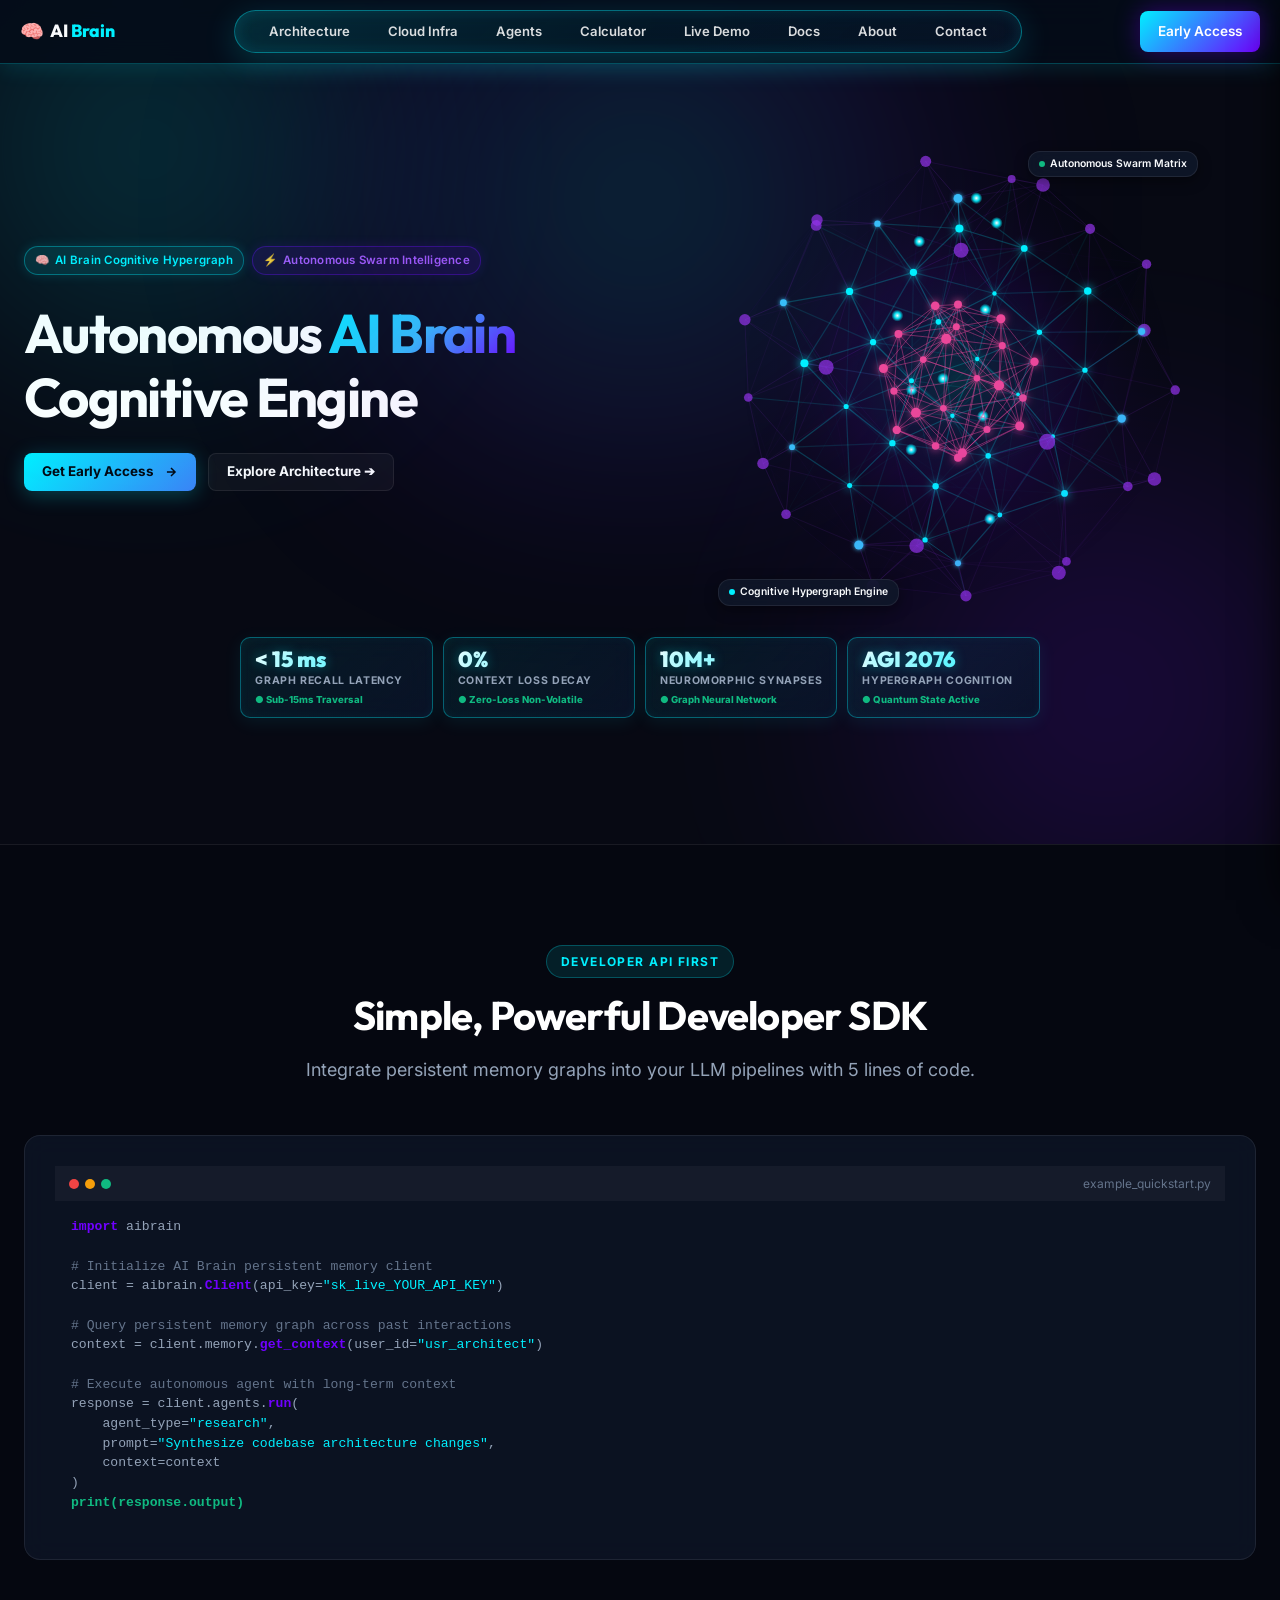
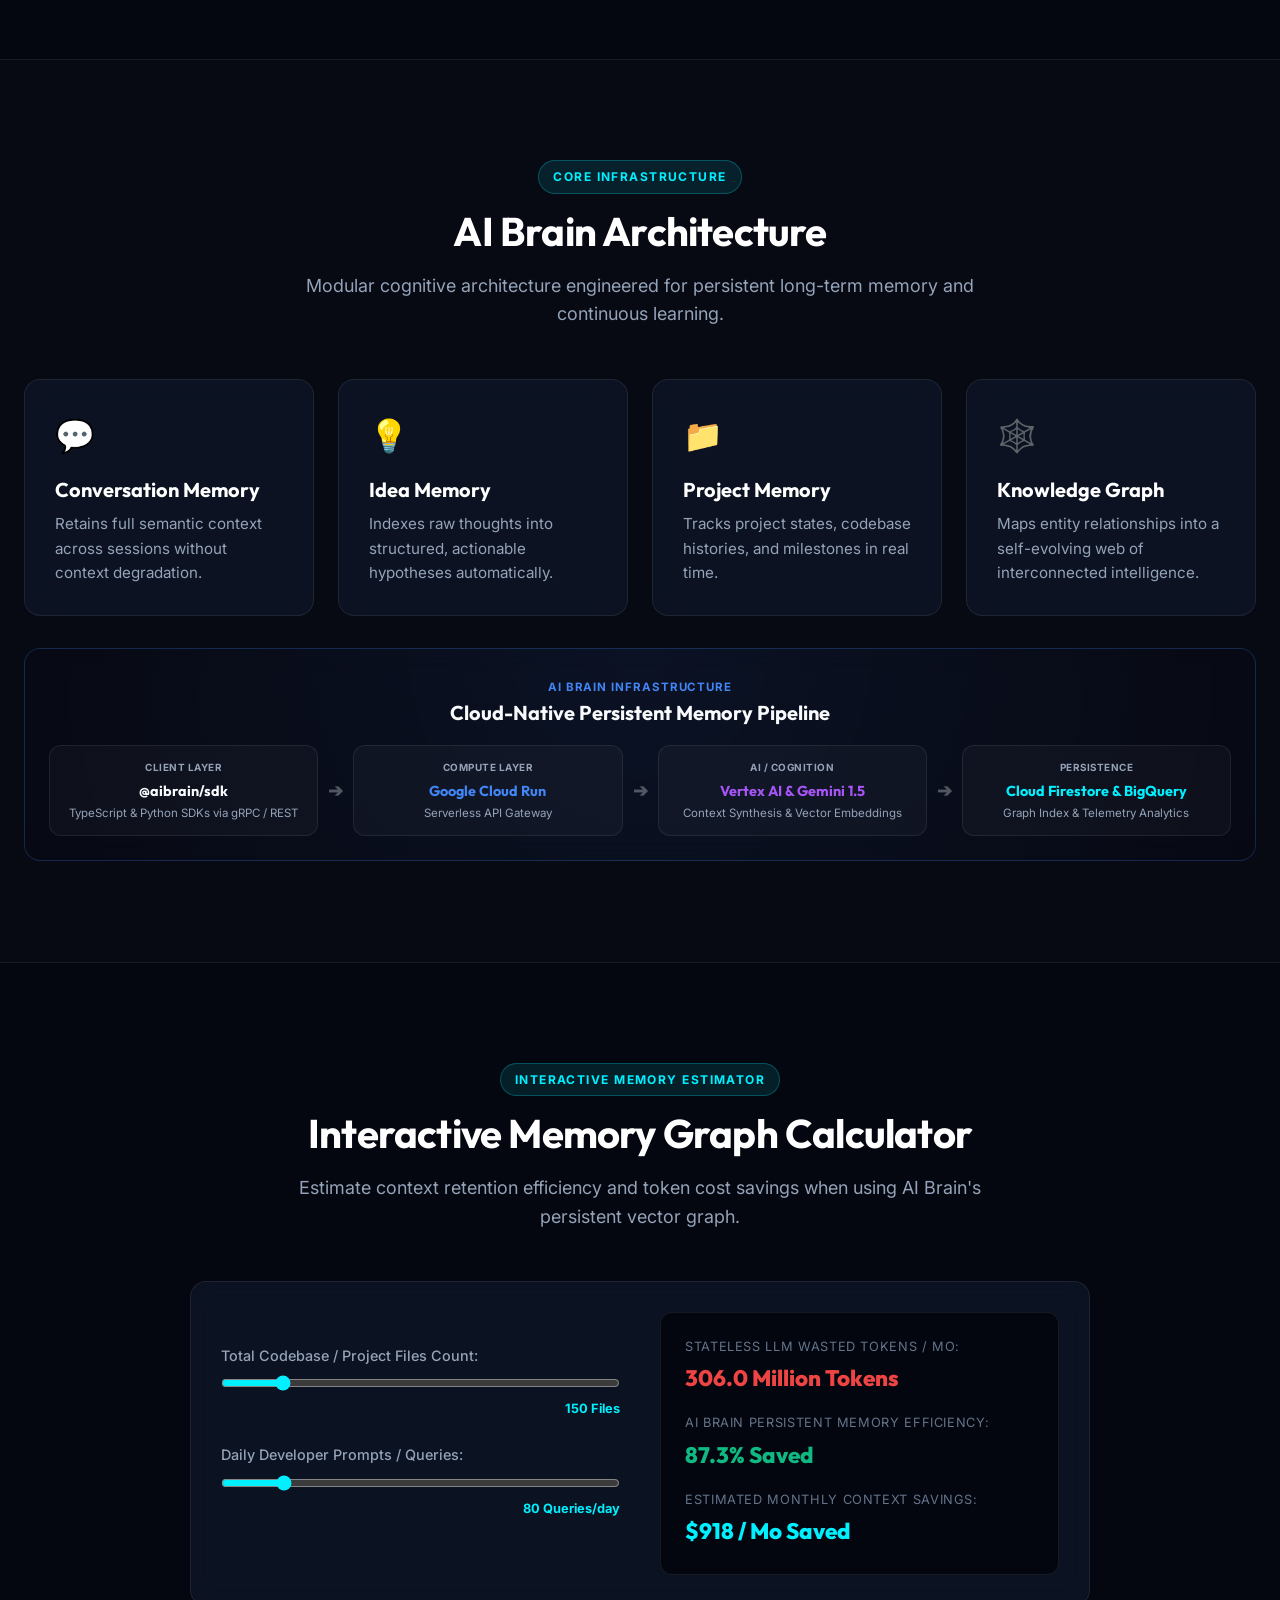
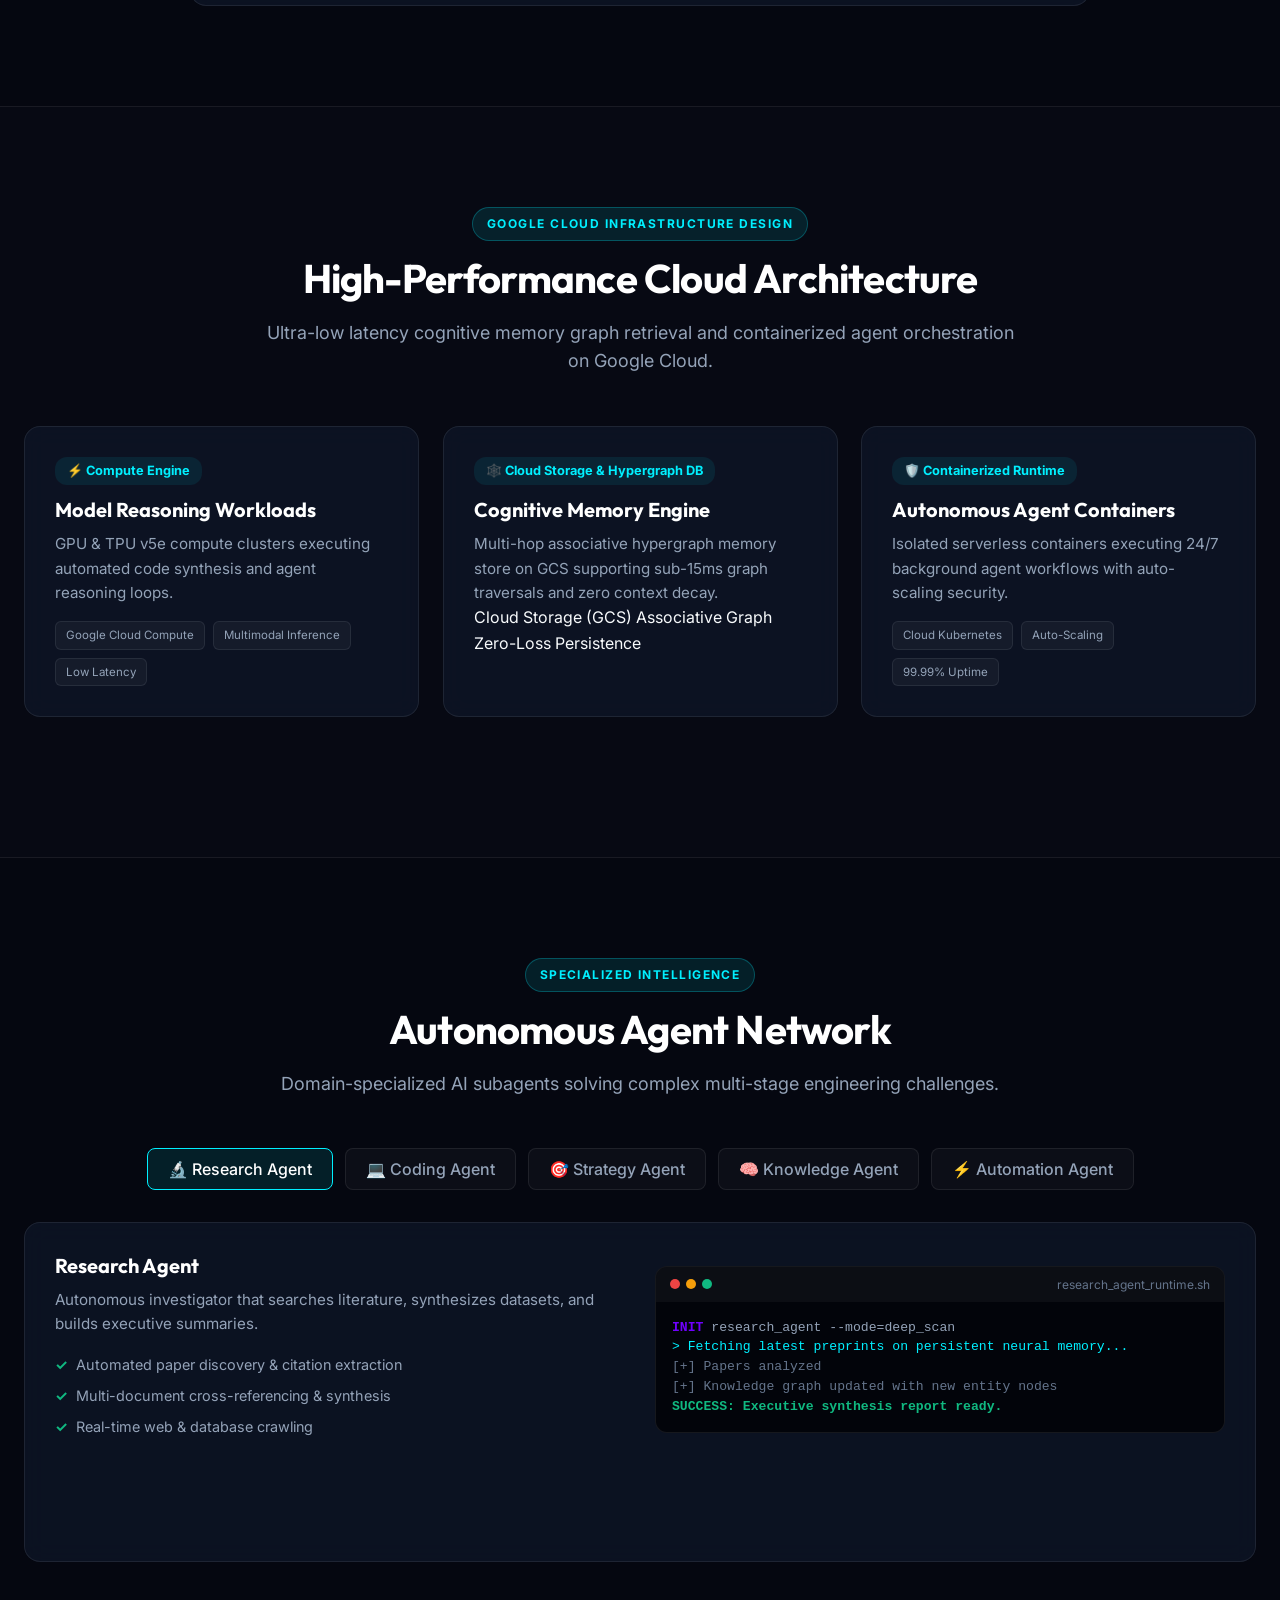
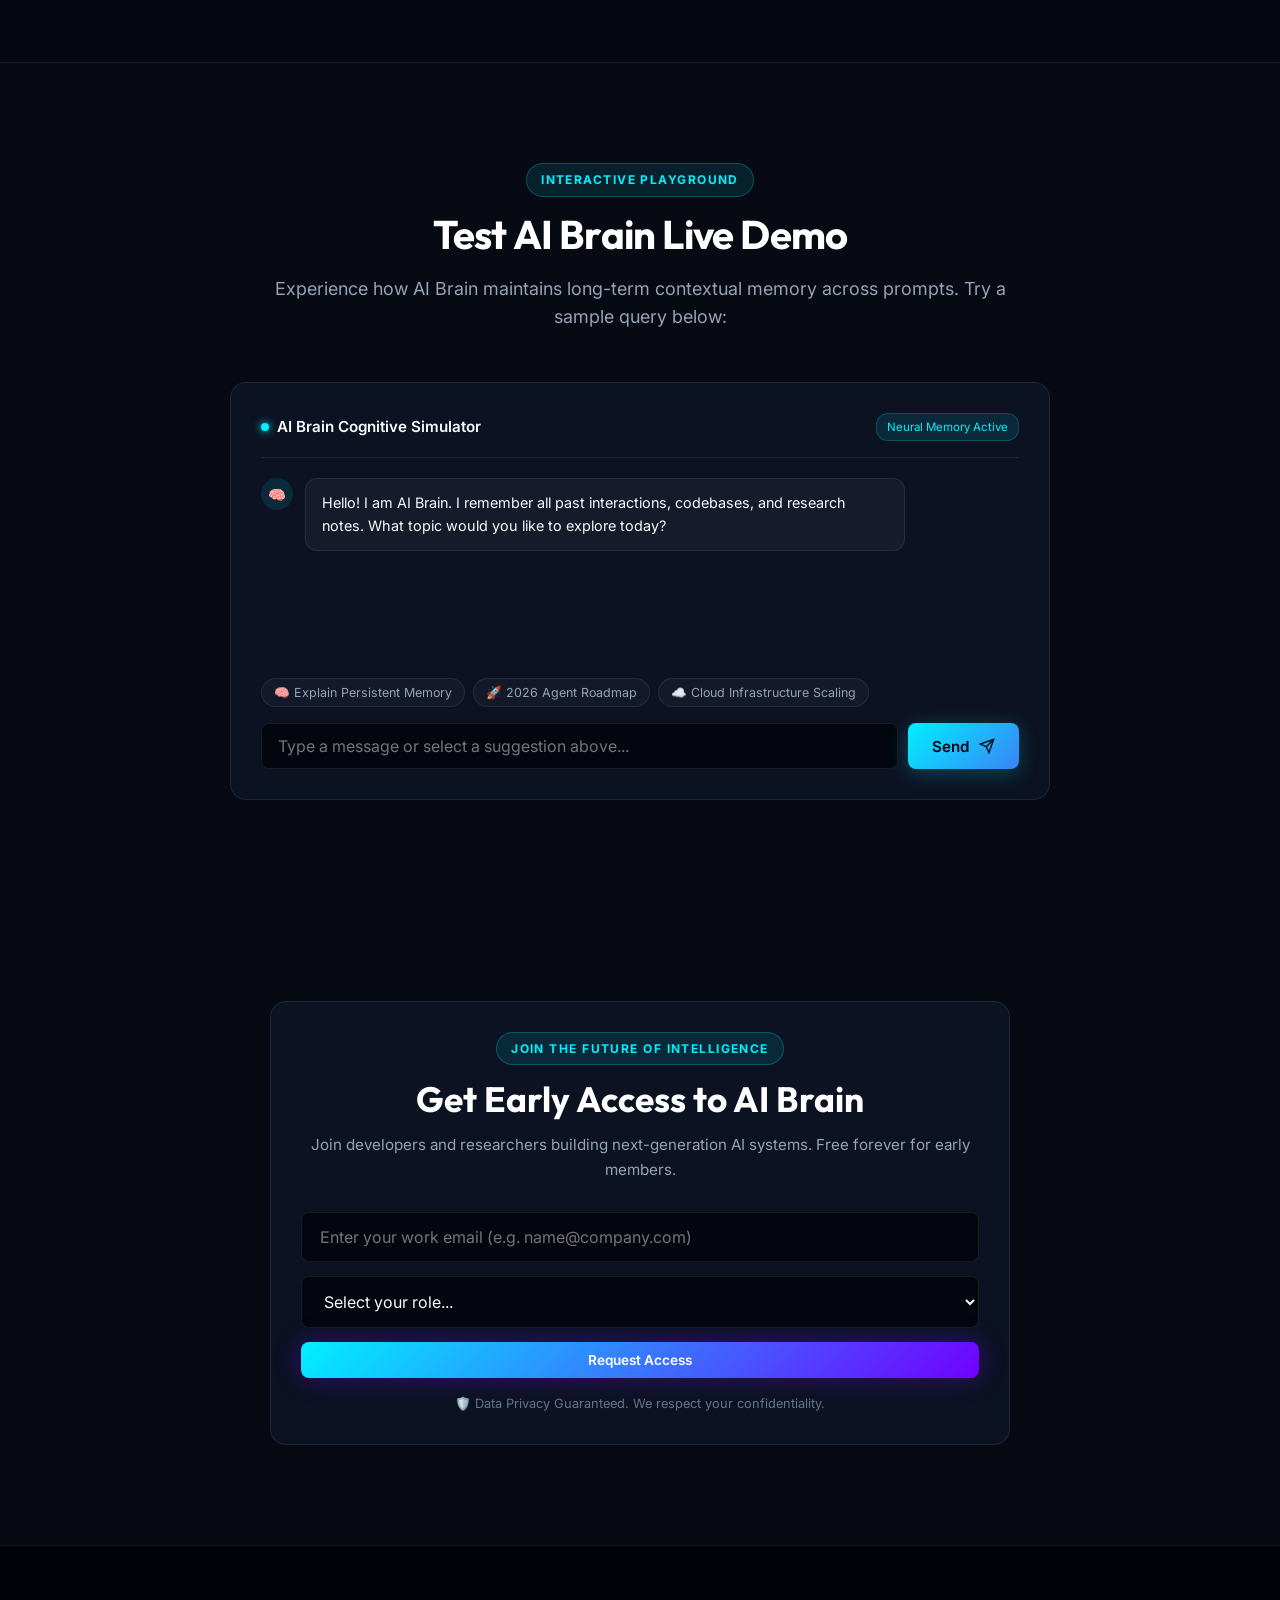
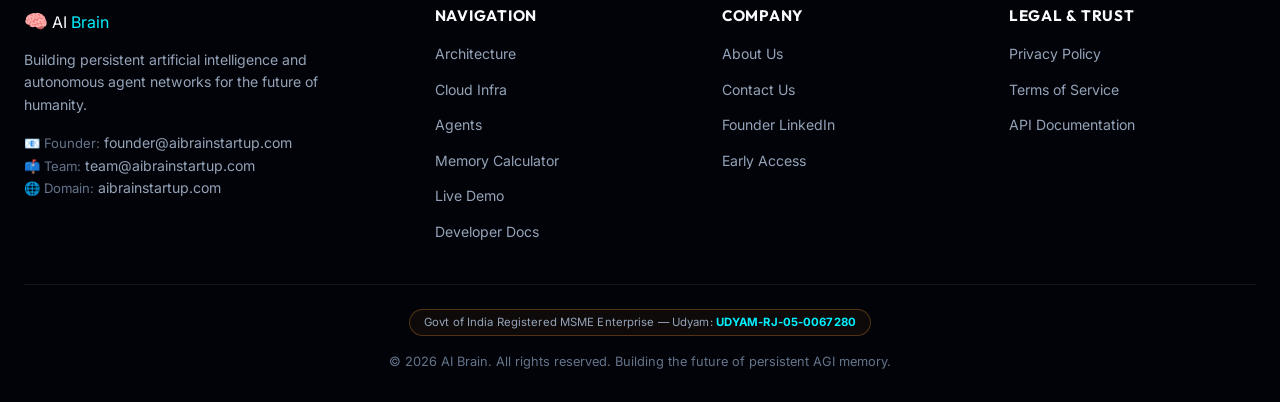
==== commit 82713d26: "feat(seo): 404 page, clean url canonicals, full og metadata, and enriched llms.txt & json-ld schemas" ====
--- a/index.html
+++ b/index.html
@@ -64,11 +64,24 @@
         "@type": "Organization",
         "@id": "https://aibrainstartup.com/#organization",
         "name": "AI Brain",
+        "legalName": "AI Brain Inc.",
         "alternateName": ["AI Brain AI", "AI Brain Startup", "AI Brain Architecture", "Persistent AI Brain"],
         "url": "https://aibrainstartup.com/",
         "logo": "https://aibrainstartup.com/logo.png",
         "email": "team@aibrainstartup.com",
         "telephone": "+919461127967",
+        "identifier": {
+          "@type": "PropertyValue",
+          "propertyID": "Govt of India MSME Registration",
+          "value": "UDYAM-RJ-05-0067280"
+        },
+        "knowsAbout": [
+          "Cognitive Hypergraph Memory",
+          "Autonomous Swarm Matrix",
+          "Persistent AI Memory Systems",
+          "Vector Neural Graphs",
+          "AGI Long-Term Context Retention"
+        ],
         "founder": {
           "@type": "Person",
           "@id": "https://aibrainstartup.com/#founder",
@@ -111,7 +124,7 @@
         "name": "AI Brain Landing Page",
         "speakable": {
           "@type": "SpeakableSpecification",
-          "cssSelector": [".hero-title", ".hero-description", ".section-subtitle"]
+          "cssSelector": [".hero-title", ".section-title", ".section-subtitle"]
         }
       },
       {
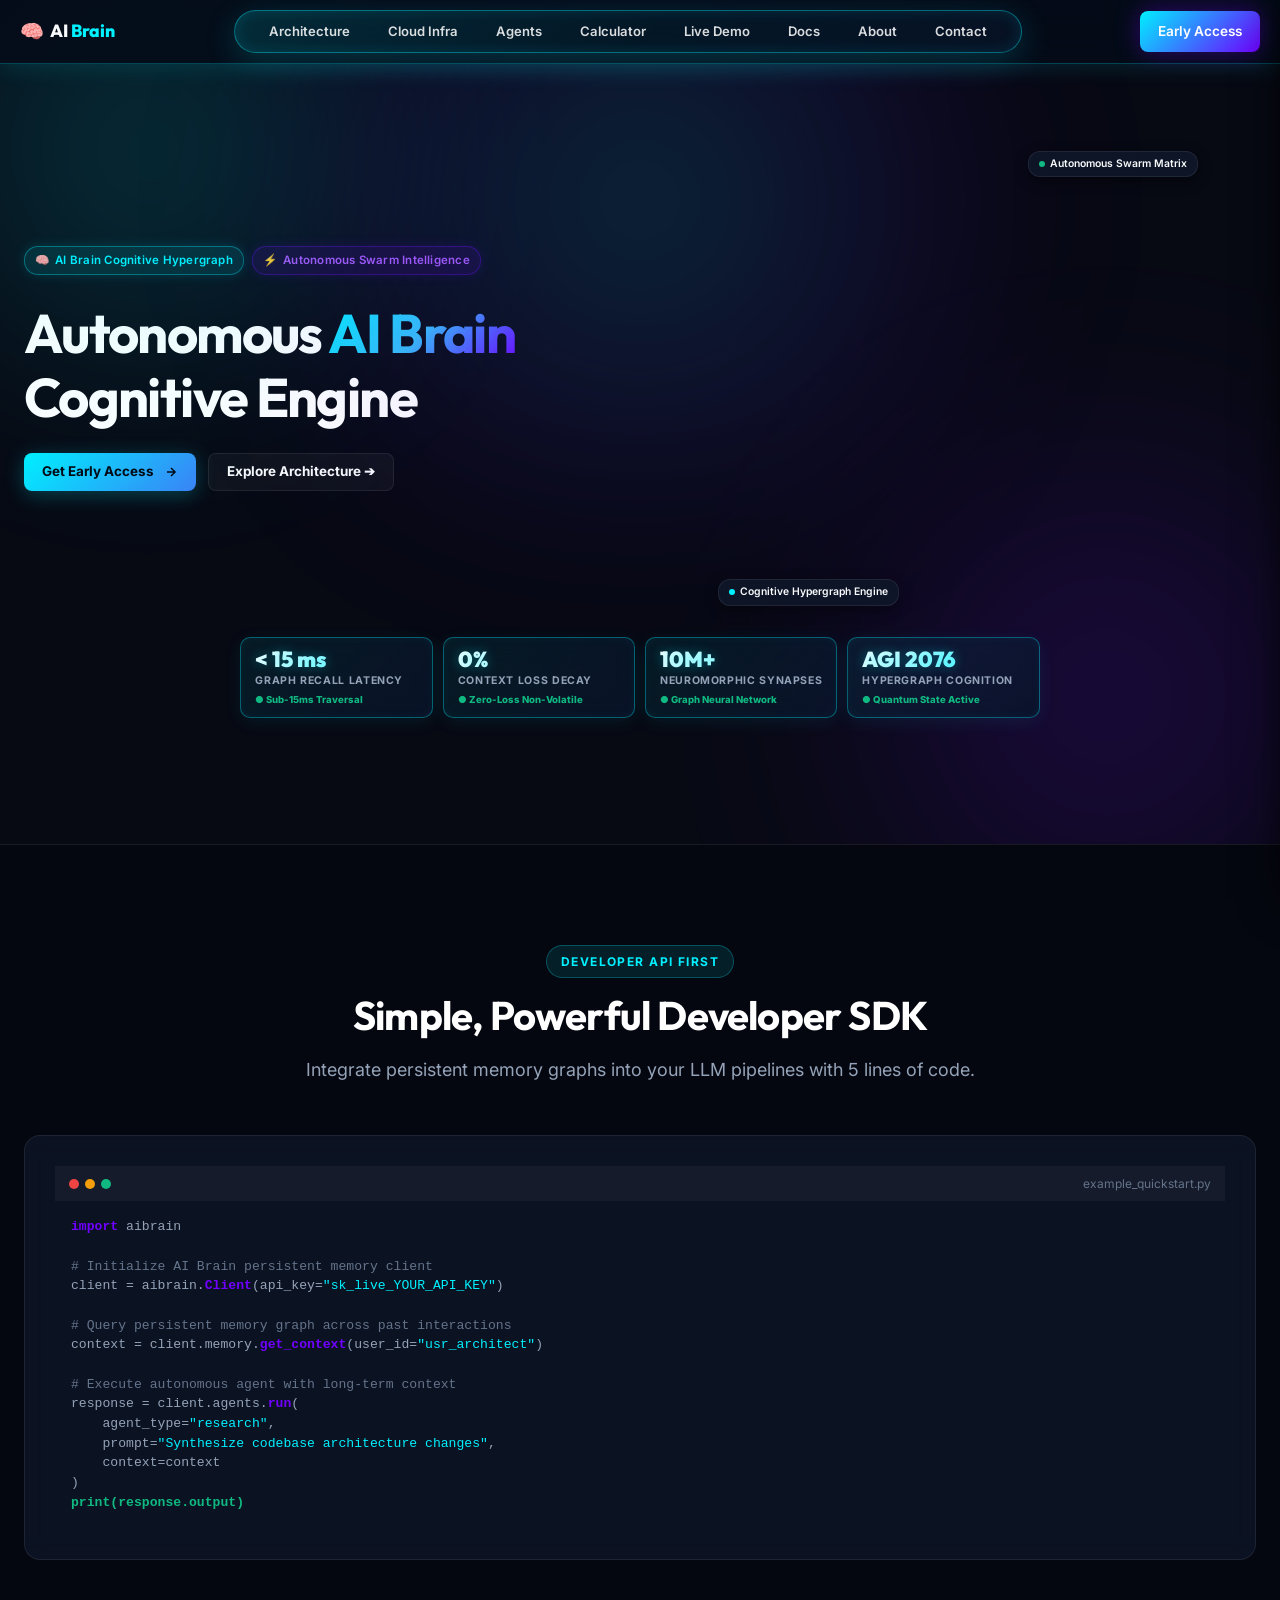
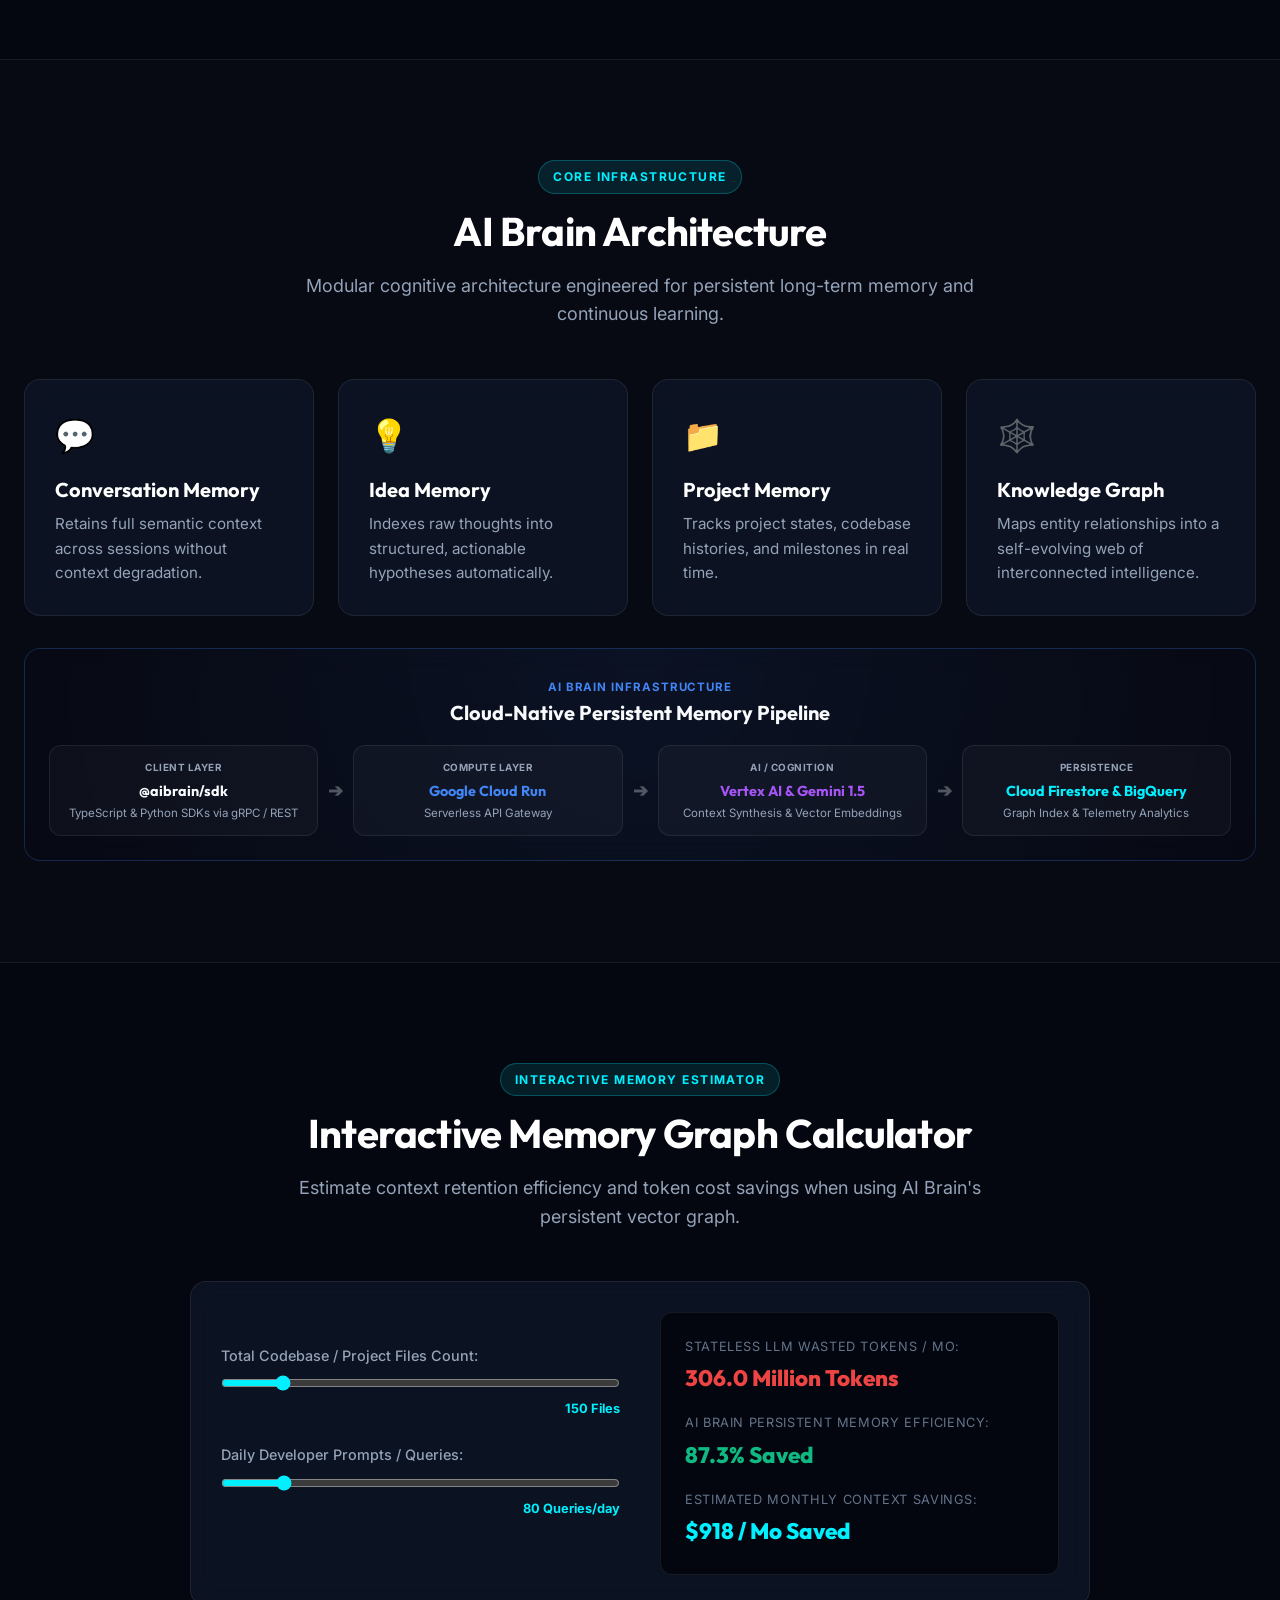
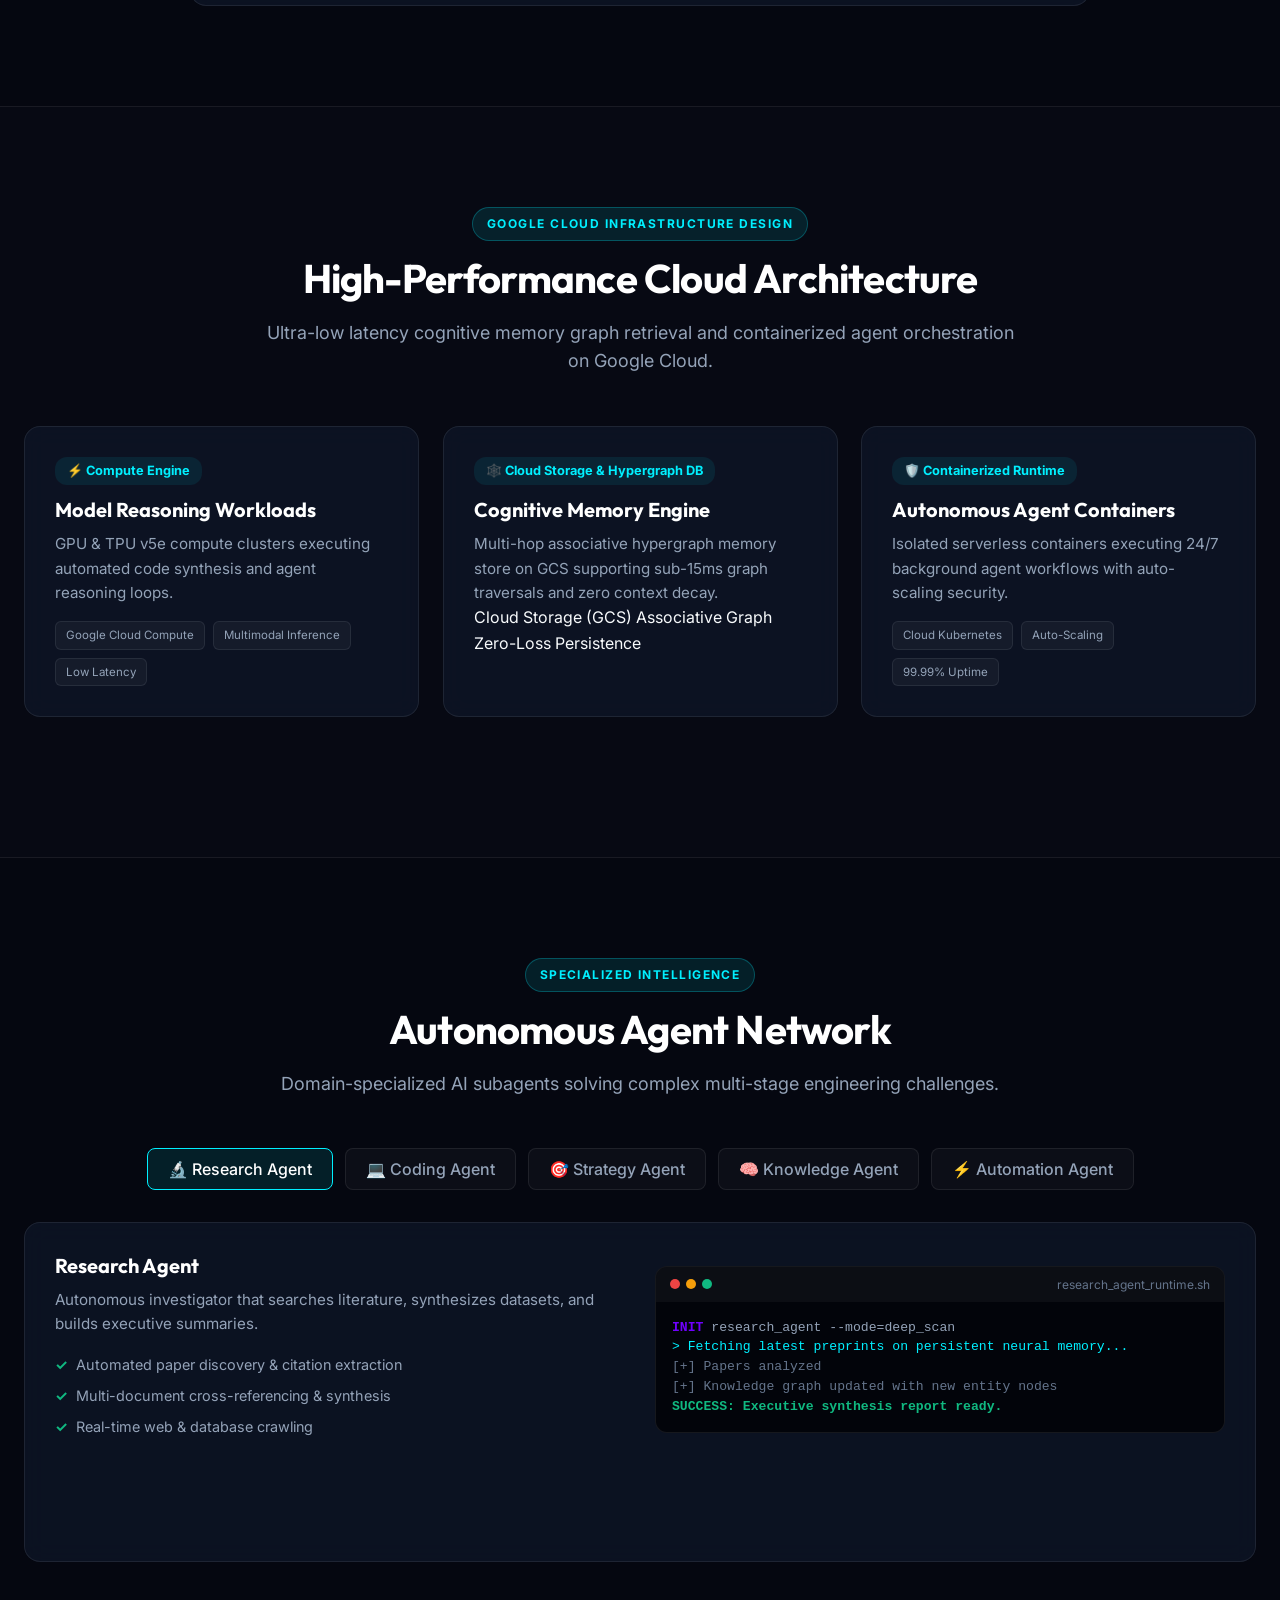
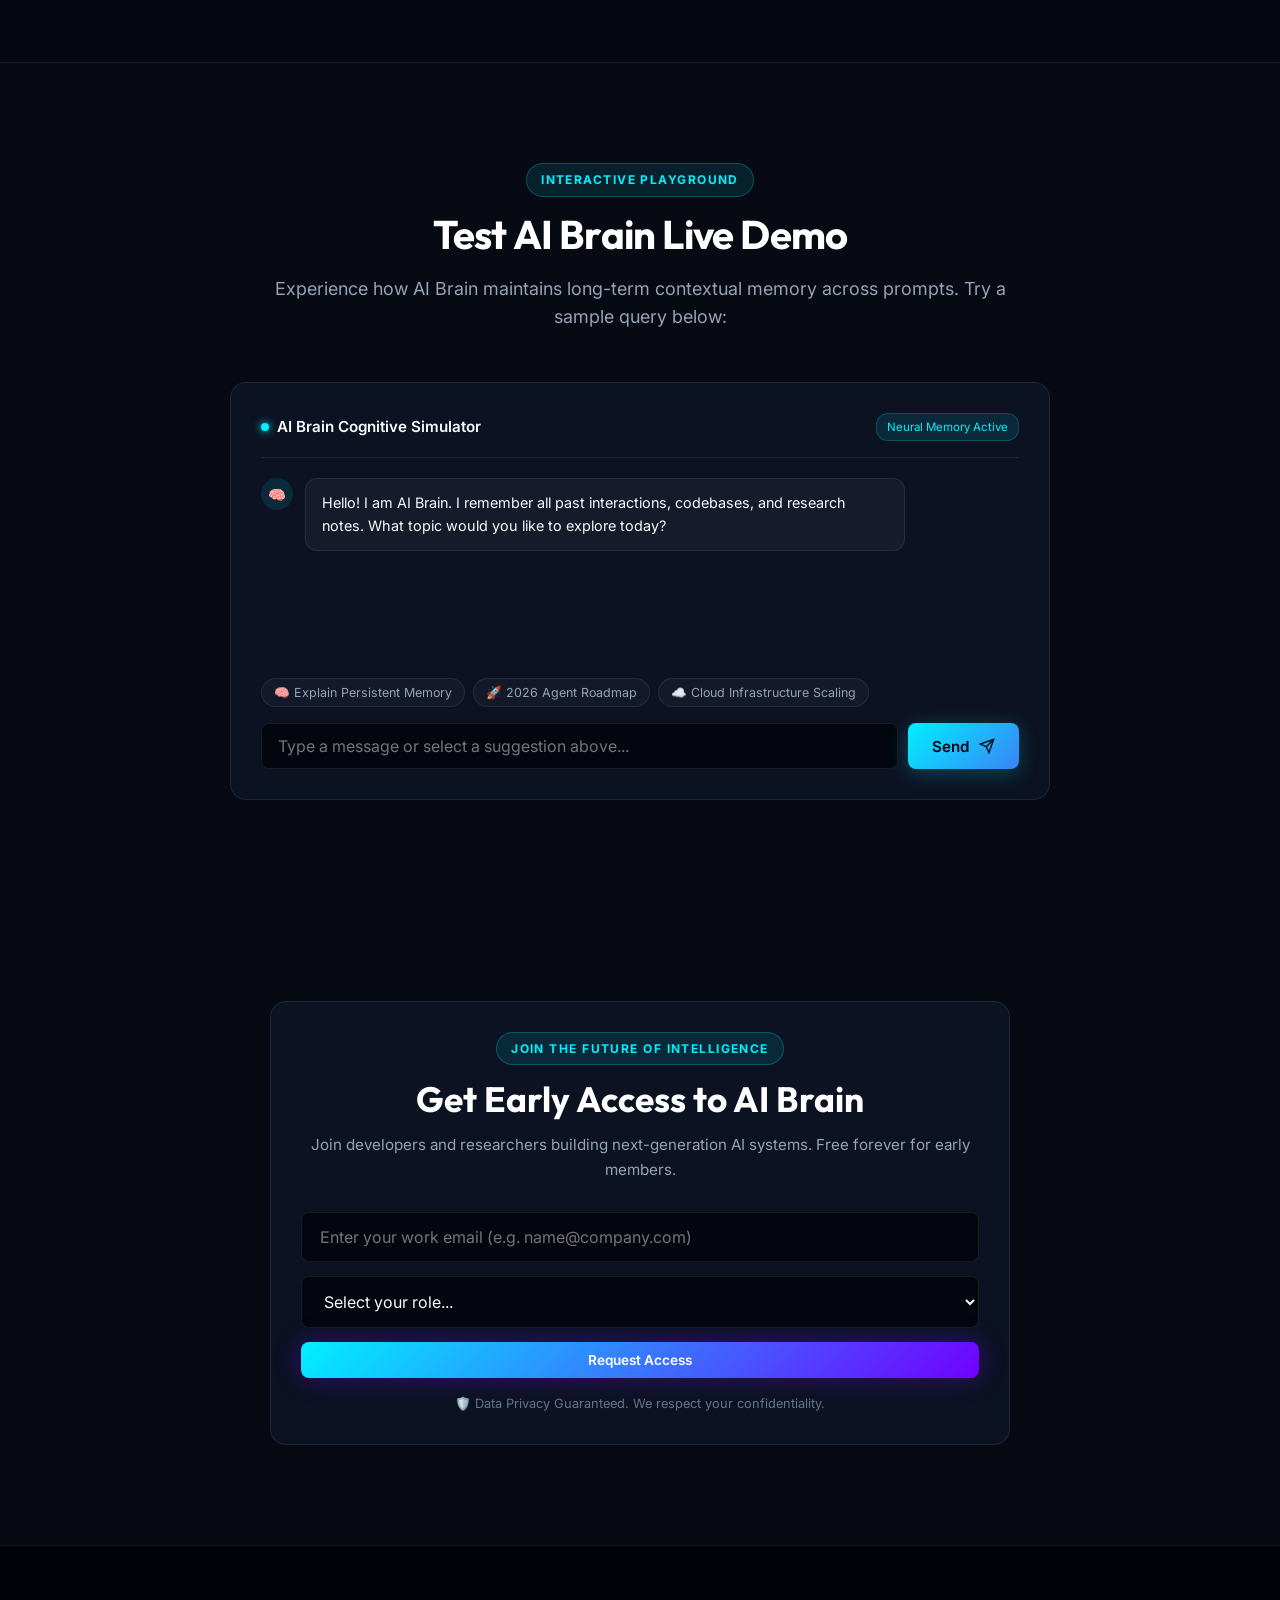
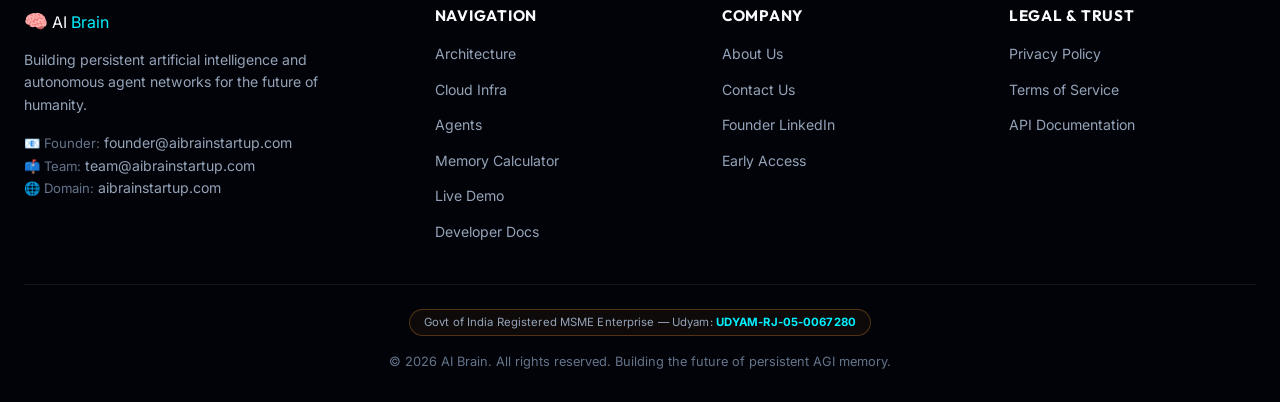
==== commit 2b83d773: "accessibility: focus-visible, reduced-motion, canvas aria-label, modal dialog accessibility, about.h" ====
--- a/index.html
+++ b/index.html
@@ -279,7 +279,7 @@
       <!-- 3D Neural Sphere Canvas Visual -->
       <div class="hero-visual">
         <div class="canvas-wrapper">
-          <canvas id="neuralCanvas"></canvas>
+          <canvas id="neuralCanvas" role="img" aria-label="Interactive 3D Neural Sphere Visualization"></canvas>
           <div class="canvas-overlay-tag tag-agents">
             <span class="dot green"></span> Autonomous Swarm Matrix
           </div>
@@ -815,15 +815,15 @@
   </footer>
 
   <!-- Terms & Privacy Modal Popup -->
-  <div id="termsModal" class="modal-backdrop">
+  <div id="termsModal" class="modal-backdrop" role="dialog" aria-modal="true" aria-labelledby="modalTitle">
     <div class="modal-box glass-card">
-      <button class="modal-close" id="btnCloseModal" title="Close Modal">&times;</button>
+      <button class="modal-close" id="btnCloseModal" title="Close Modal" aria-label="Close modal">&times;</button>
       <div class="modal-header">
         <div style="display: flex; align-items: center; gap: 12px; margin-bottom: 10px; flex-wrap: wrap;">
           <span class="modal-badge">LEGAL COMPLIANCE</span>
           <button class="btn btn-outline btn-sm modal-back-btn" id="btnHeaderBackHome" onclick="document.getElementById('termsModal').classList.remove('active')" style="padding: 4px 10px; font-size: 0.72rem;">← Back to Home</button>
         </div>
-        <h2 style="margin: 0; padding-right: 28px;">Terms of Service & Privacy Summary</h2>
+        <h2 id="modalTitle" style="margin: 0; padding-right: 28px;">Terms of Service & Privacy Summary</h2>
       </div>
       <div class="modal-body">
         <h3 style="color: var(--cyan); margin-bottom: 6px; font-size: 0.95rem;">1. Terms Overview</h3>
--- a/styles.css
+++ b/styles.css
@@ -2780,3 +2780,25 @@
     padding: 8px 14px;
   }
 }
+
+/* Accessibility Focus Ring Styles & Reduced Motion Support */
+a:focus-visible,
+button:focus-visible,
+input:focus-visible,
+select:focus-visible,
+textarea:focus-visible,
+[tabindex]:focus-visible {
+  outline: 2px solid var(--cyan) !important;
+  outline-offset: 3px !important;
+}
+
+@media (prefers-reduced-motion: reduce) {
+  *,
+  ::before,
+  ::after {
+    animation-duration: 0.01ms !important;
+    animation-iteration-count: 1 !important;
+    transition-duration: 0.01ms !important;
+    scroll-behavior: auto !important;
+  }
+}
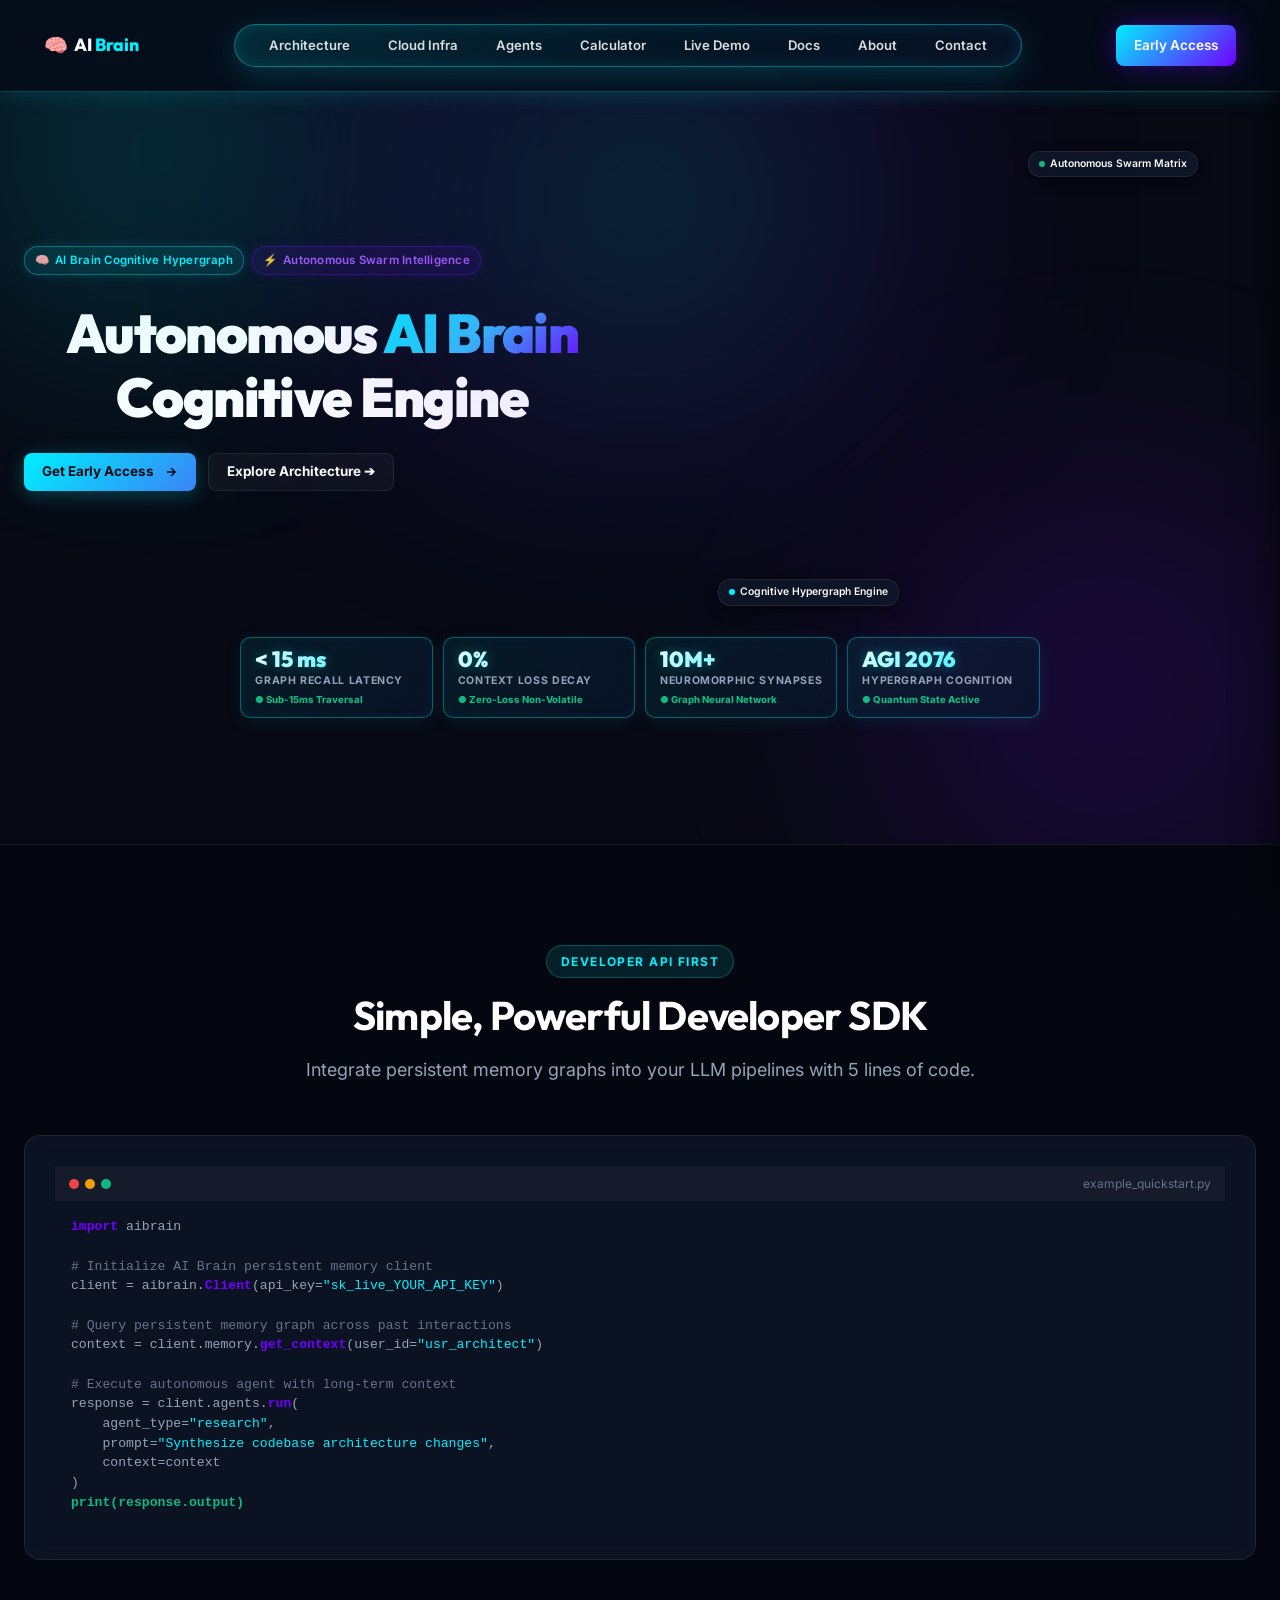
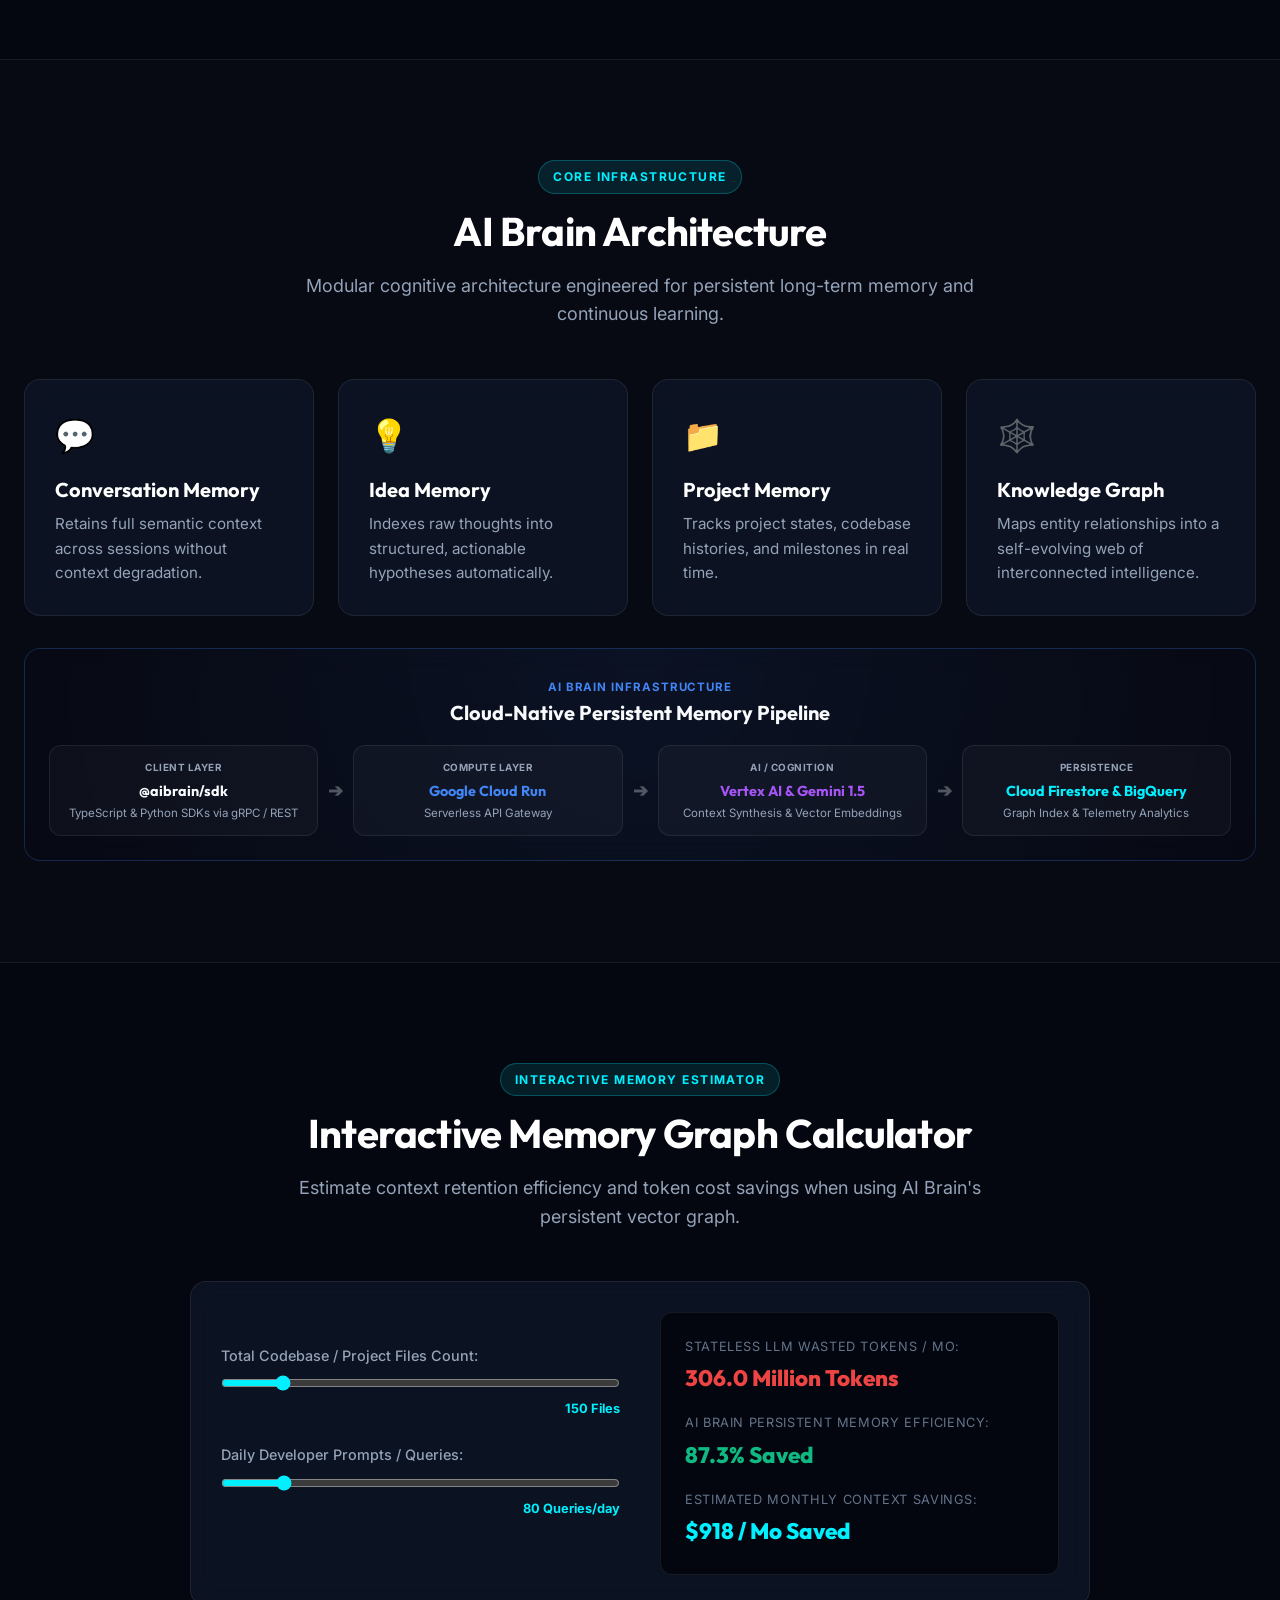
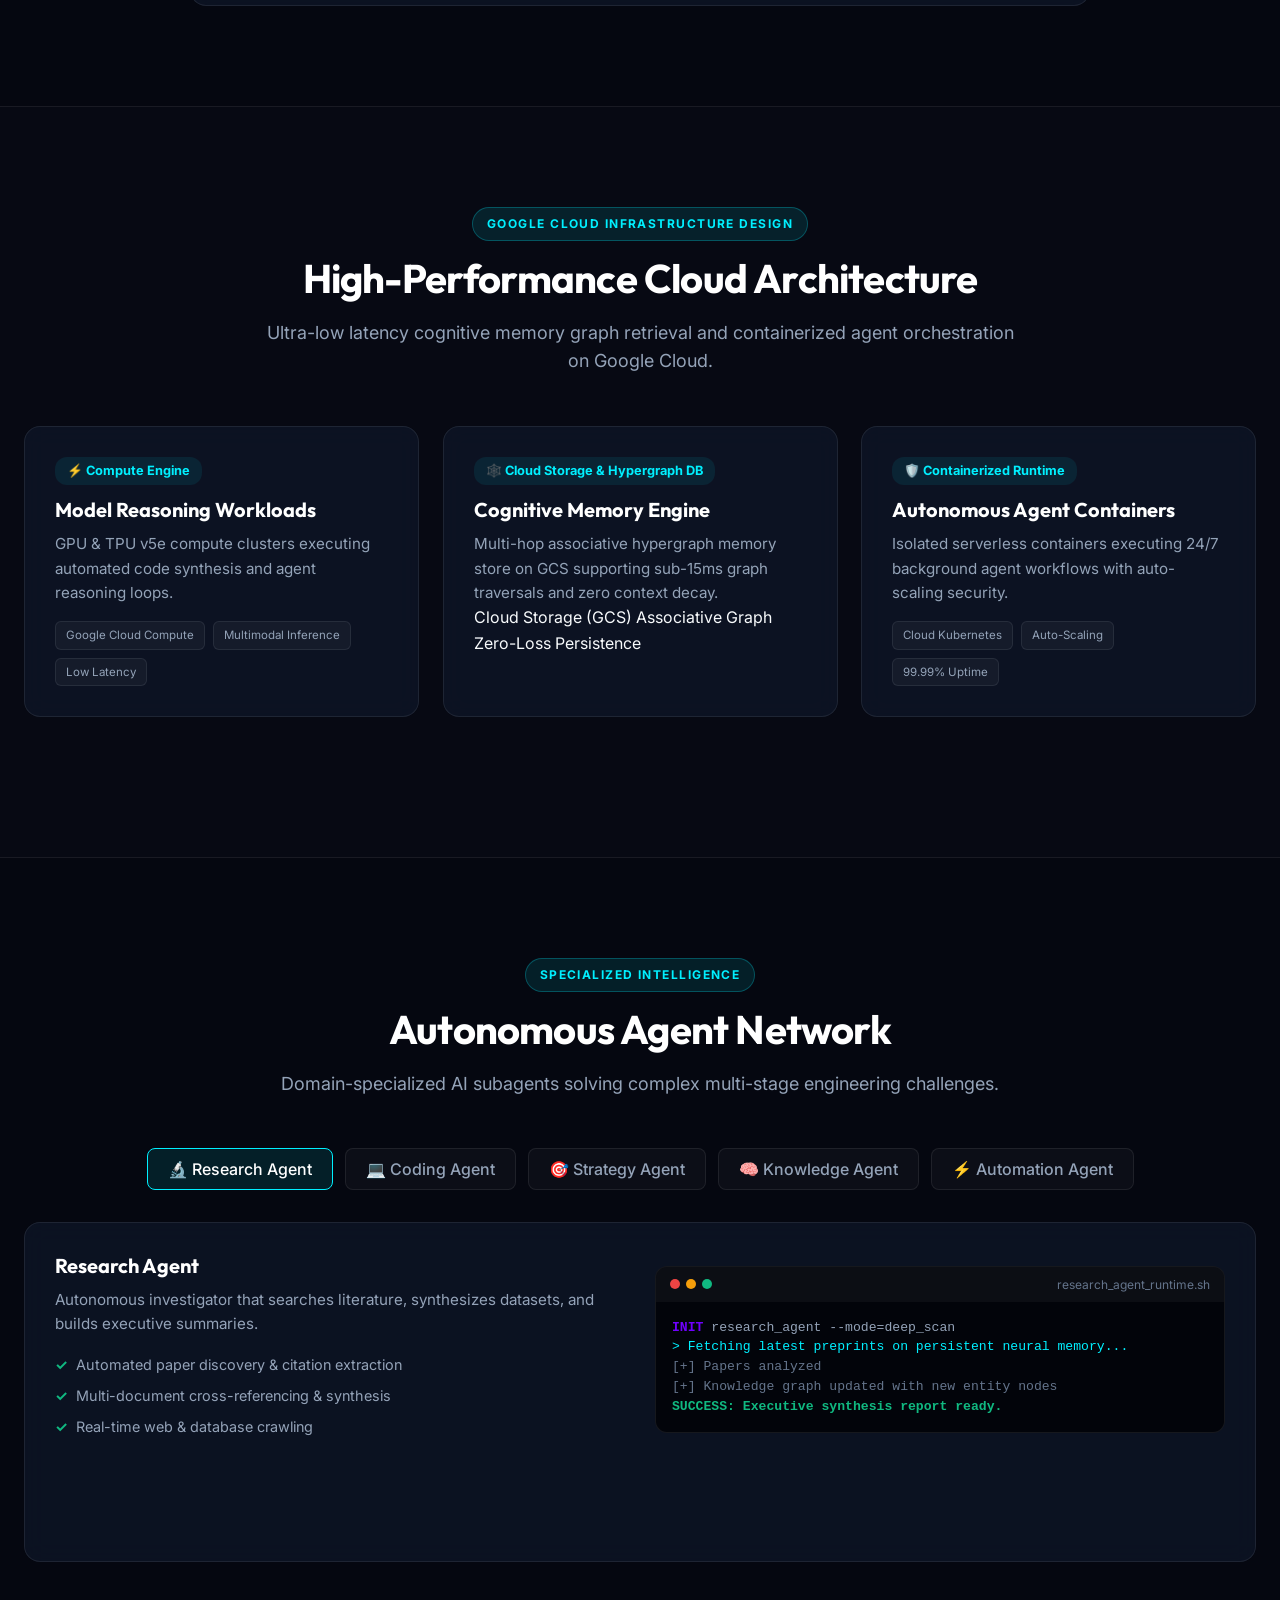
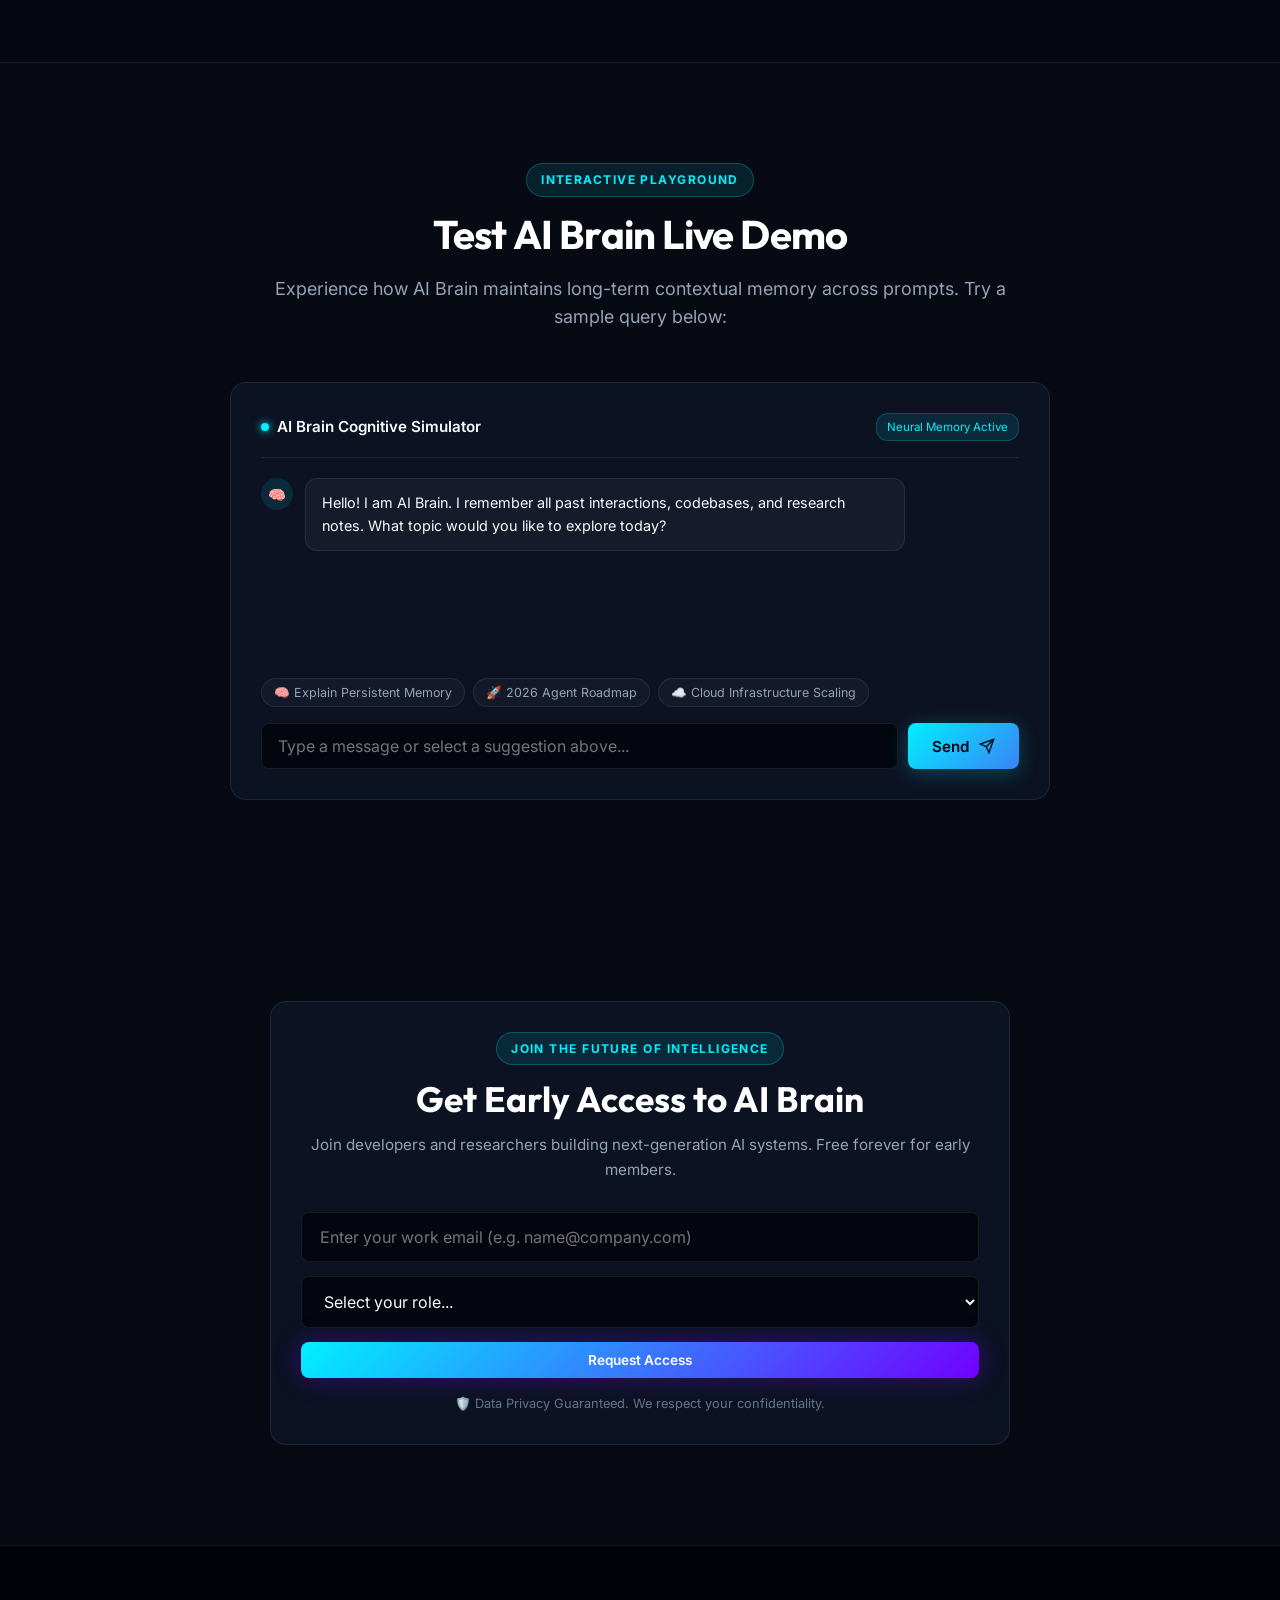
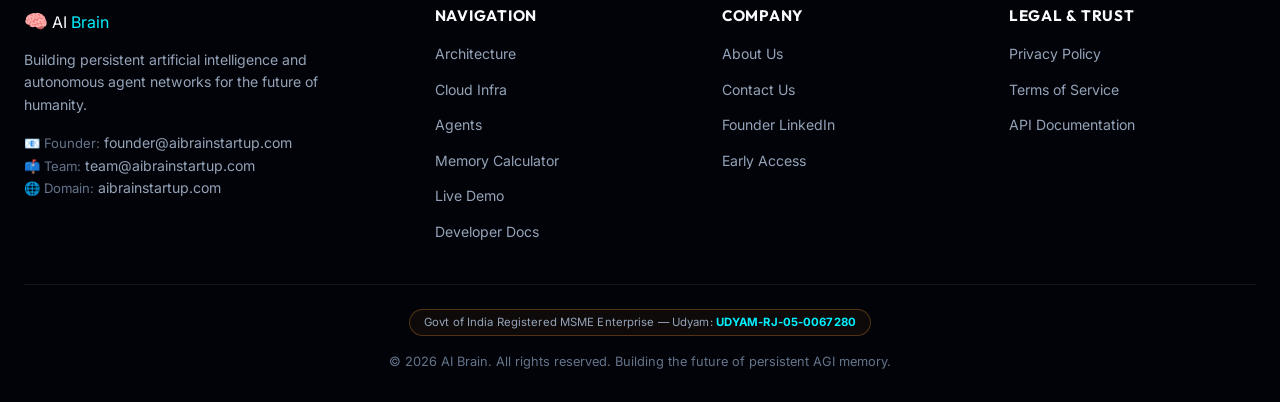
==== commit 81156bfa: "perf(mobile): eliminate render-blocking resources, inline critical CSS, async font & stylesheet load" ====
--- a/index.html
+++ b/index.html
@@ -181,11 +181,28 @@
   }
   </script>
 
-  <!-- Google Fonts: Outfit & Inter -->
-  <link href="https://fonts.googleapis.com/css2?family=Inter:wght@300;400;500;600;700&family=Outfit:wght@400;500;600;700;800;900&display=swap" rel="stylesheet">
-  
-  <!-- CSS Stylesheet -->
-  <link rel="stylesheet" href="styles.css">
+  <!-- Critical Above-the-Fold CSS Inlined for Instant Mobile Rendering -->
+  <style>
+    :root{--bg-dark:#070913;--bg-card:rgba(13,19,32,0.75);--text-main:#f8fafc;--text-muted:#94a3b8;--cyan:#00f2fe;--purple:#7000ff;--font-sans:'Inter',-apple-system,BlinkMacSystemFont,sans-serif;--font-heading:'Outfit','Inter',sans-serif;}
+    *{margin:0;padding:0;box-sizing:border-box;}
+    body{background-color:var(--bg-dark);color:var(--text-main);font-family:var(--font-sans);min-height:100vh;overflow-x:hidden;-webkit-font-smoothing:antialiased;}
+    .navbar{position:fixed;top:0;left:0;right:0;z-index:1000;background:rgba(7,9,19,0.8);backdrop-filter:blur(16px);border-bottom:1px solid rgba(255,255,255,0.08);padding:14px 24px;}
+    .nav-container{max-width:1380px;margin:0 auto;display:flex;align-items:center;justify-content:space-between;}
+    .brand-logo{display:inline-flex;align-items:center;gap:10px;text-decoration:none;font-family:var(--font-heading);font-weight:800;font-size:1.35rem;color:var(--text-main);}
+    .hero-section{min-height:90vh;display:flex;flex-direction:column;align-items:center;justify-content:center;position:relative;padding:120px 20px 60px 20px;}
+    .hero-title{font-family:var(--font-heading);font-size:clamp(2.2rem,5vw,3.8rem);font-weight:900;line-height:1.1;text-align:center;margin-bottom:16px;}
+    .gradient-text{background:linear-gradient(135deg,#00f2fe 0%,#4facfe 50%,#00c6ff 100%);-webkit-background-clip:text;-webkit-text-fill-color:transparent;}
+  </style>
+
+  <!-- Optimized Non-Blocking Google Fonts Loading -->
+  <link rel="preload" as="style" href="https://fonts.googleapis.com/css2?family=Inter:wght@400;600;700&family=Outfit:wght@600;800;900&display=swap" onload="this.onload=null;this.rel='stylesheet'">
+  <noscript>
+    <link rel="stylesheet" href="https://fonts.googleapis.com/css2?family=Inter:wght@400;600;700&family=Outfit:wght@600;800;900&display=swap">
+  </noscript>
+
+  <!-- Non-Blocking Async CSS Stylesheet -->
+  <link rel="preload" as="style" href="styles.css" onload="this.onload=null;this.rel='stylesheet'">
+  <noscript><link rel="stylesheet" href="styles.css"></noscript>
 </head>
 <body>
 
@@ -851,7 +868,7 @@
     </div>
   </div>
 
-  <!-- Custom JavaScript -->
-  <script src="app.js"></script>
+  <!-- Custom JavaScript (Deferred to prevent render blocking) -->
+  <script src="app.js" defer></script>
 </body>
 </html>
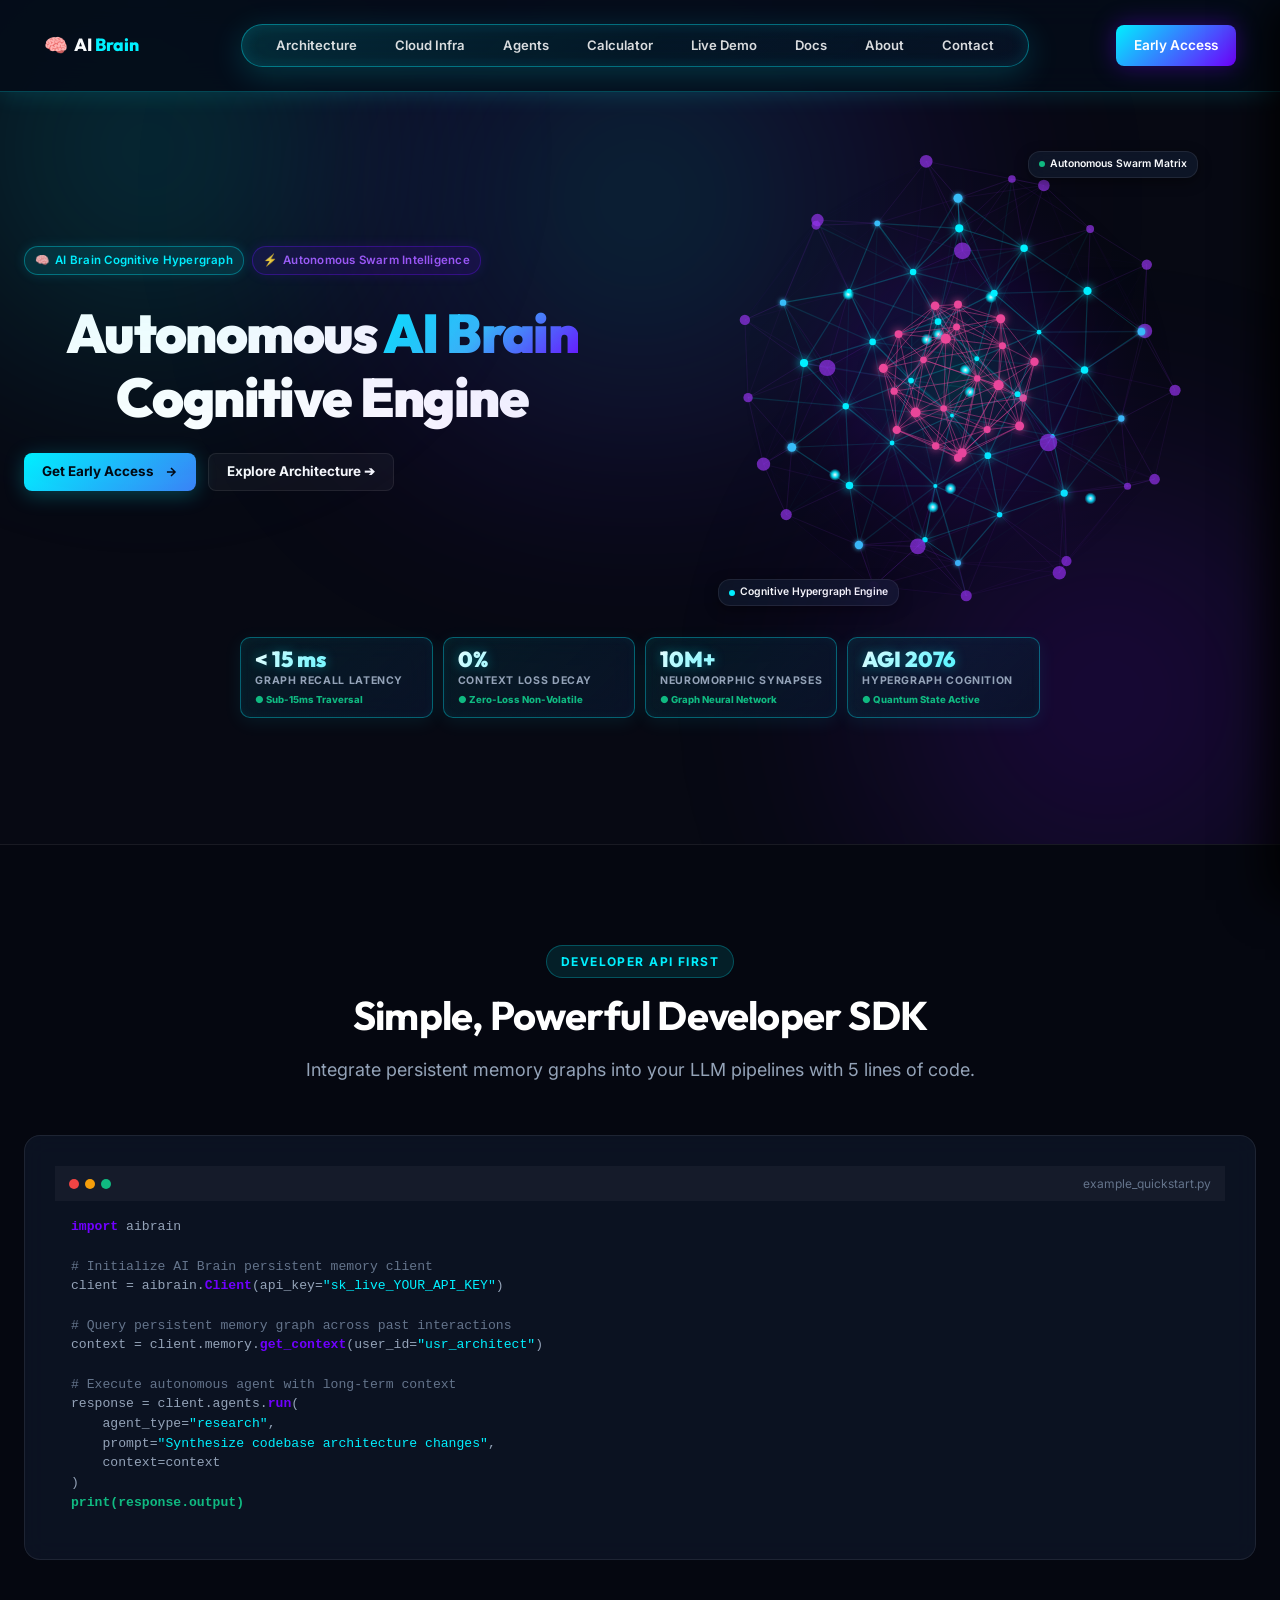
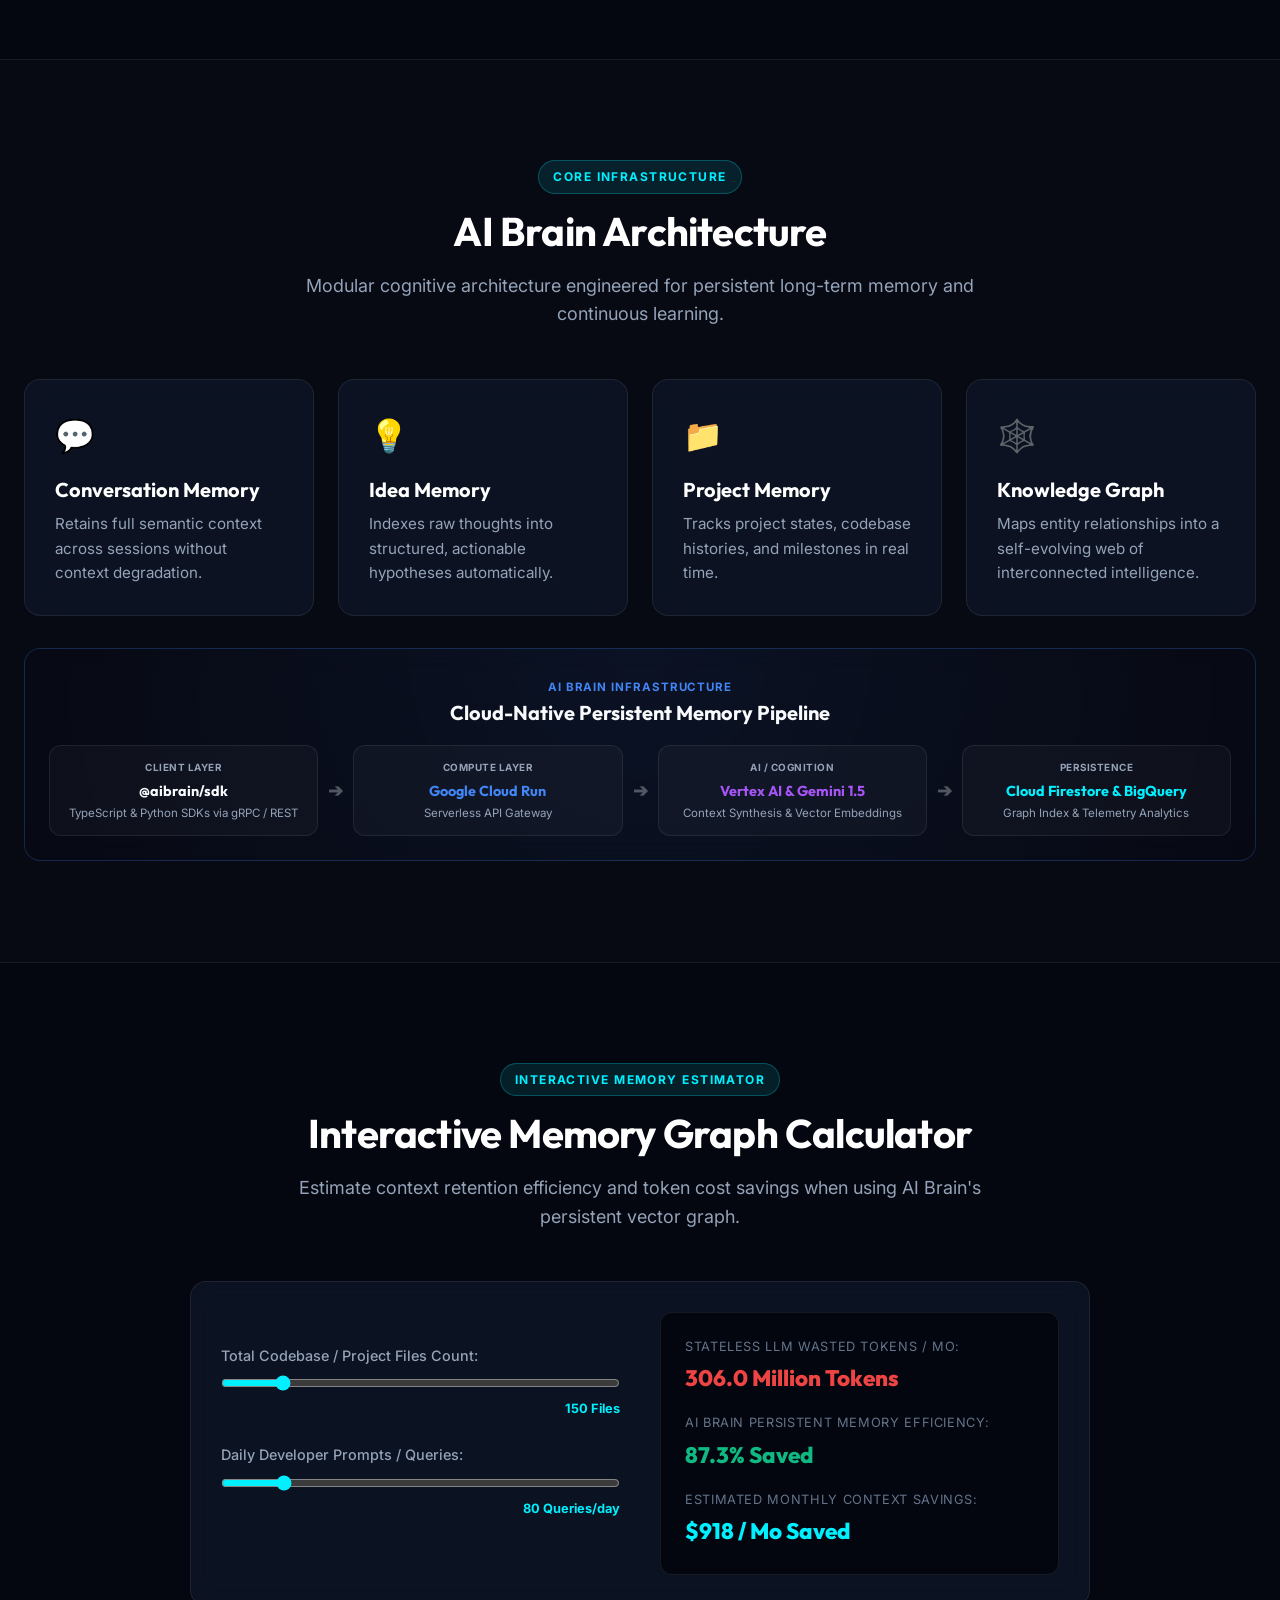
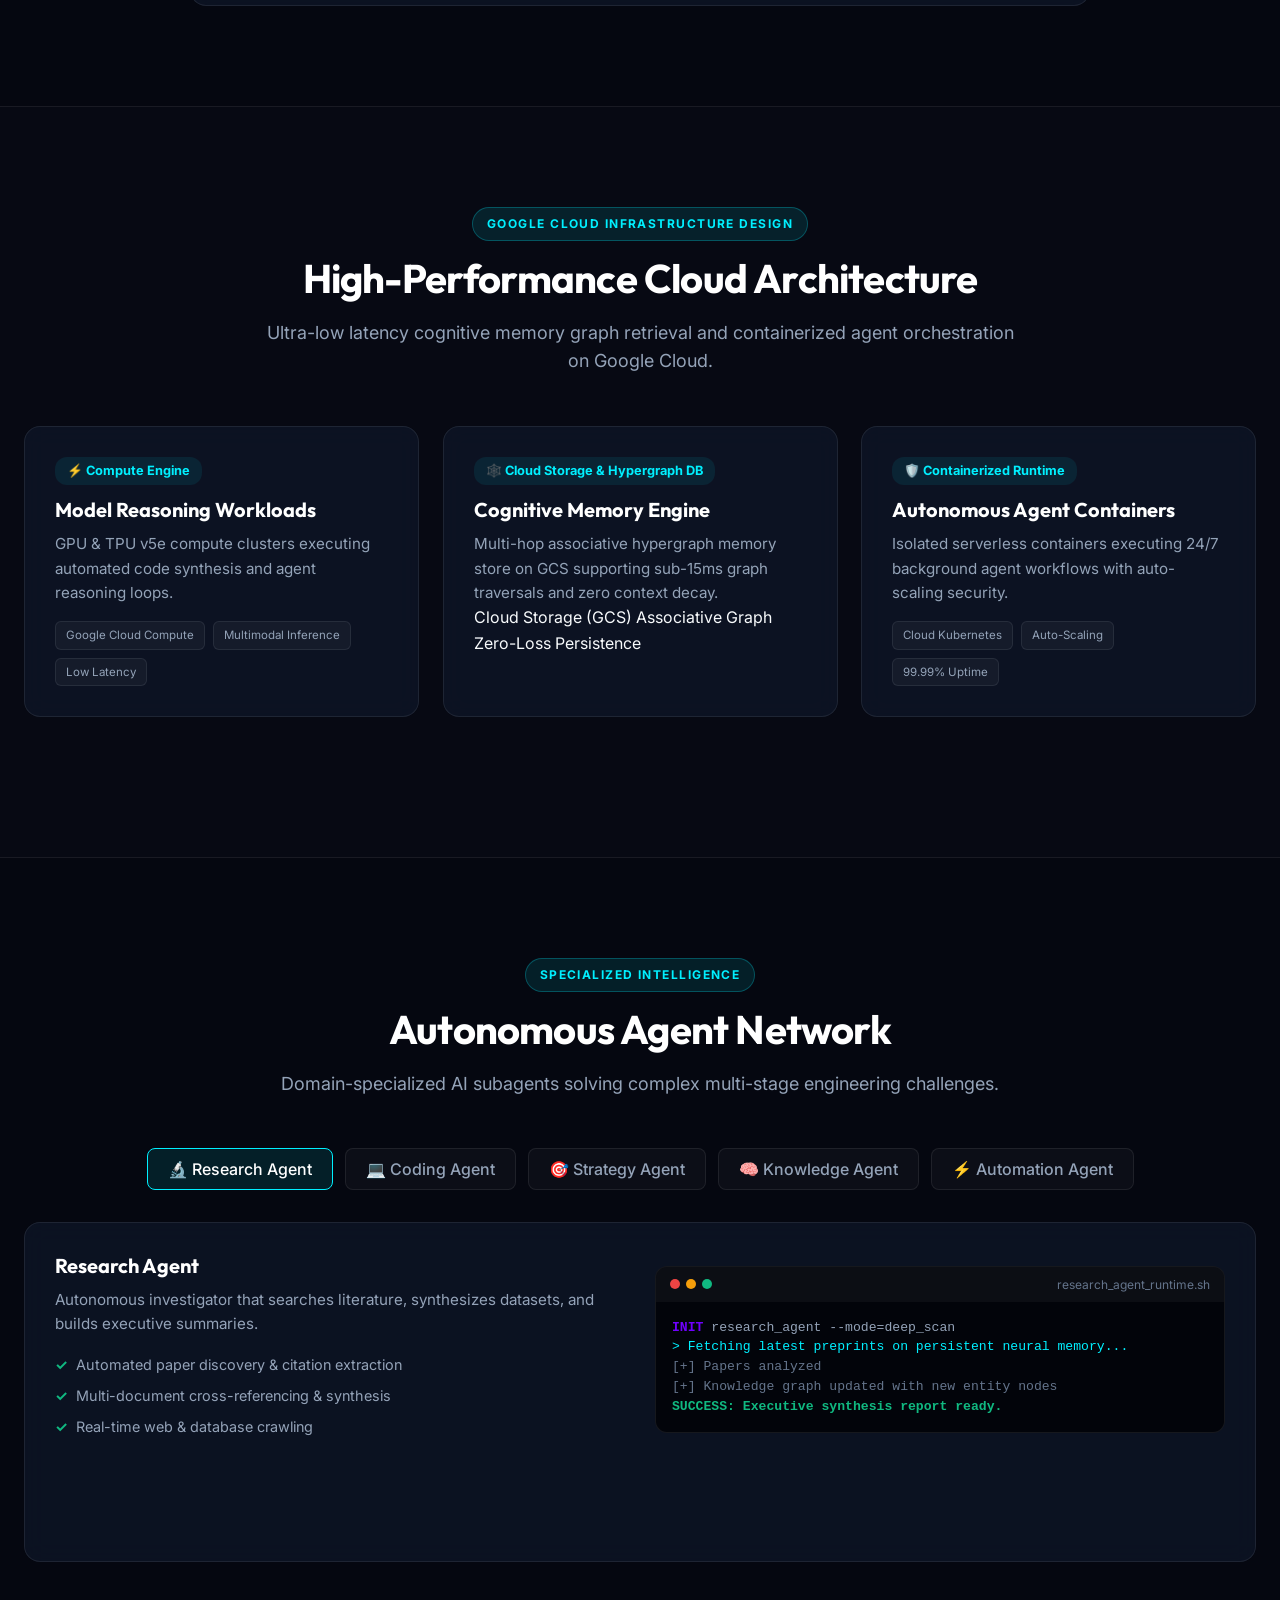
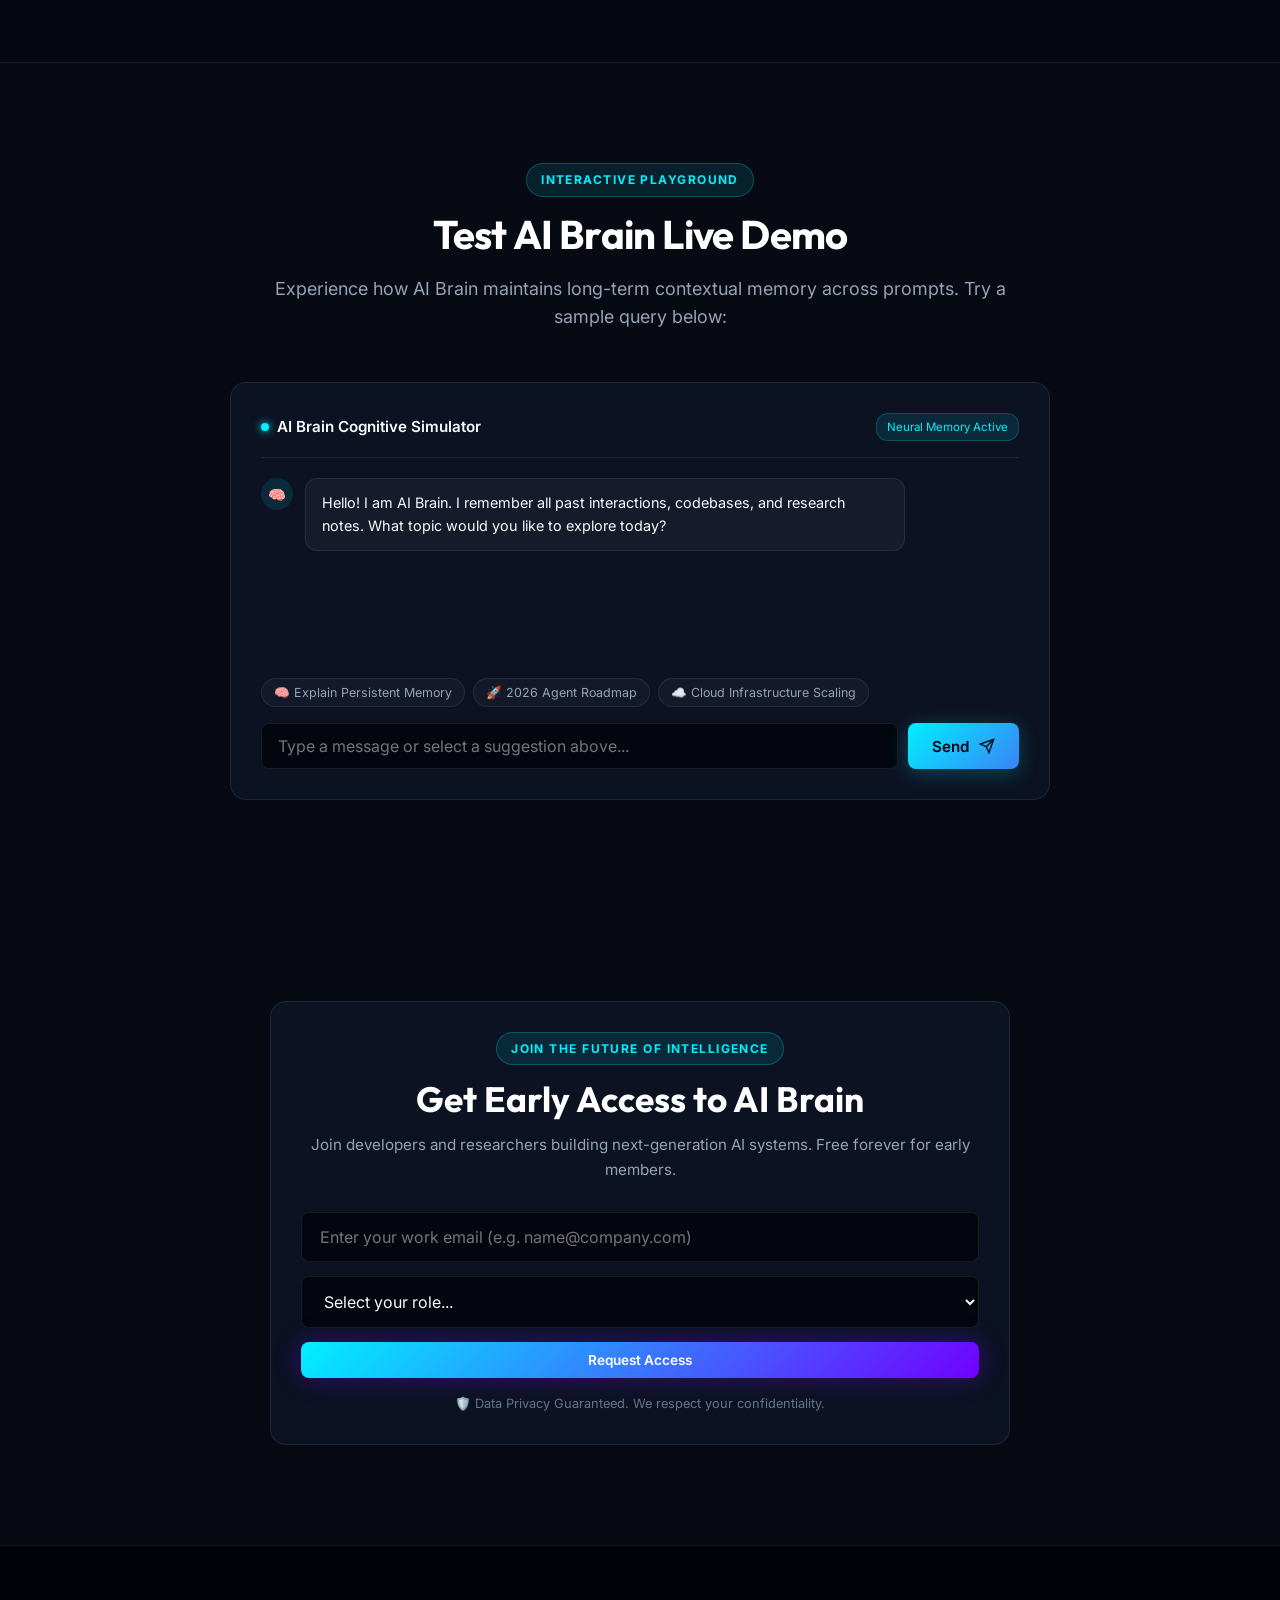
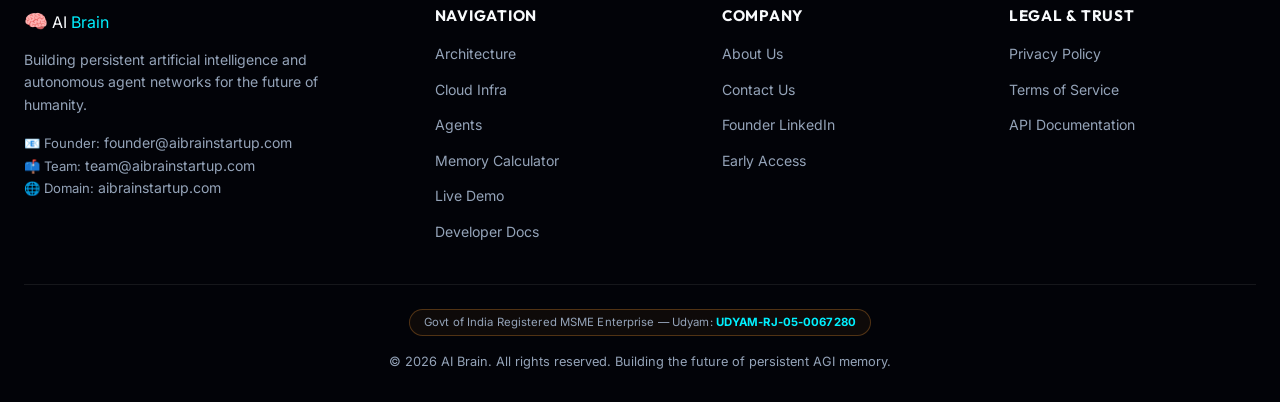
==== commit a4199b3a: "perf(mobile): eliminate CLS layout shifts, optimize forced reflow in app.js, GPU composited drawer t" ====
--- a/index.html
+++ b/index.html
@@ -186,12 +186,14 @@
     :root{--bg-dark:#070913;--bg-card:rgba(13,19,32,0.75);--text-main:#f8fafc;--text-muted:#94a3b8;--cyan:#00f2fe;--purple:#7000ff;--font-sans:'Inter',-apple-system,BlinkMacSystemFont,sans-serif;--font-heading:'Outfit','Inter',sans-serif;}
     *{margin:0;padding:0;box-sizing:border-box;}
     body{background-color:var(--bg-dark);color:var(--text-main);font-family:var(--font-sans);min-height:100vh;overflow-x:hidden;-webkit-font-smoothing:antialiased;}
-    .navbar{position:fixed;top:0;left:0;right:0;z-index:1000;background:rgba(7,9,19,0.8);backdrop-filter:blur(16px);border-bottom:1px solid rgba(255,255,255,0.08);padding:14px 24px;}
+    .navbar{position:fixed;top:0;left:0;right:0;z-index:1000;background:rgba(7,9,19,0.8);backdrop-filter:blur(16px);border-bottom:1px solid rgba(255,255,255,0.08);padding:14px 24px;min-height:60px;}
     .nav-container{max-width:1380px;margin:0 auto;display:flex;align-items:center;justify-content:space-between;}
-    .brand-logo{display:inline-flex;align-items:center;gap:10px;text-decoration:none;font-family:var(--font-heading);font-weight:800;font-size:1.35rem;color:var(--text-main);}
-    .hero-section{min-height:90vh;display:flex;flex-direction:column;align-items:center;justify-content:center;position:relative;padding:120px 20px 60px 20px;}
-    .hero-title{font-family:var(--font-heading);font-size:clamp(2.2rem,5vw,3.8rem);font-weight:900;line-height:1.1;text-align:center;margin-bottom:16px;}
+    .brand-logo{display:inline-flex;align-items:center;gap:10px;text-decoration:none;font-family:var(--font-heading);font-weight:800;font-size:1.35rem;color:var(--text-main);min-width:110px;min-height:28px;}
+    .hero-section{min-height:90vh;display:flex;flex-direction:column;align-items:center;justify-content:center;position:relative;padding:120px 20px 60px 20px;contain:layout;}
+    .hero-title{font-family:var(--font-heading);font-size:clamp(2.2rem,5vw,3.8rem);font-weight:900;line-height:1.1;text-align:center;margin-bottom:16px;min-height:2.2em;}
     .gradient-text{background:linear-gradient(135deg,#00f2fe 0%,#4facfe 50%,#00c6ff 100%);-webkit-background-clip:text;-webkit-text-fill-color:transparent;}
+    .canvas-wrapper{position:relative;width:clamp(280px,42vw,480px);height:clamp(280px,42vw,480px);aspect-ratio:1/1;contain:layout size style;margin:0 auto;}
+    .ambient-orb{position:absolute;border-radius:50%;filter:blur(110px);opacity:0.28;pointer-events:none;z-index:1;will-change:transform;transform:translateZ(0);}
   </style>
 
   <!-- Optimized Non-Blocking Google Fonts Loading -->
--- a/styles.css
+++ b/styles.css
@@ -32,9 +32,9 @@
   --radius-md: 12px;
   --radius-sm: 8px;
 
-  /* Transitions */
-  --transition-fast: 0.2s ease;
-  --transition-smooth: 0.35s cubic-bezier(0.16, 1, 0.3, 1);
+  /* Transitions (GPU Composited Properties) */
+  --transition-fast: transform 0.2s ease, opacity 0.2s ease;
+  --transition-smooth: transform 0.35s cubic-bezier(0.16, 1, 0.3, 1), opacity 0.35s cubic-bezier(0.16, 1, 0.3, 1);
 }
 
 /* --------------------------------------------------------------------------
@@ -261,6 +261,8 @@
   opacity: 0.28;
   pointer-events: none;
   z-index: 1;
+  will-change: transform;
+  transform: translateZ(0);
   animation: floatOrb 14s infinite alternate ease-in-out;
 }
 
@@ -554,12 +556,15 @@
   gap: 10px;
   box-shadow: -15px 0 40px rgba(0, 0, 0, 0.85);
   z-index: 10005;
-  transition: right 0.35s cubic-bezier(0.4, 0, 0.2, 1);
+  right: 0;
+  transform: translateX(100%);
+  will-change: transform;
+  transition: transform 0.35s cubic-bezier(0.4, 0, 0.2, 1);
   overflow-y: auto;
 }
 
 .mobile-nav-drawer.active {
-  right: 0 !important;
+  transform: translateX(0) !important;
   visibility: visible !important;
   opacity: 1 !important;
   display: flex !important;
@@ -786,6 +791,8 @@
   position: relative;
   width: clamp(280px, 42vw, 480px);
   height: clamp(280px, 42vw, 480px);
+  aspect-ratio: 1 / 1;
+  contain: layout size style;
   max-width: 92vw;
   max-height: 92vw;
   display: flex;
@@ -1509,7 +1516,7 @@
 
 .footer-contact-info p {
   font-size: 0.82rem;
-  color: var(--text-dim);
+  color: var(--text-muted);
 }
 
 .footer-col h4 {
@@ -1563,7 +1570,7 @@
   padding-top: 24px;
   border-top: 1px solid var(--border-glass);
   font-size: 0.8rem;
-  color: var(--text-dim);
+  color: var(--text-muted);
   display: flex;
   flex-direction: column;
   align-items: center;
--- a/styles.css
+++ b/styles.css
@@ -32,9 +32,9 @@
   --radius-md: 12px;
   --radius-sm: 8px;
 
-  /* Transitions */
-  --transition-fast: 0.2s ease;
-  --transition-smooth: 0.35s cubic-bezier(0.16, 1, 0.3, 1);
+  /* Transitions (GPU Composited Properties) */
+  --transition-fast: transform 0.2s ease, opacity 0.2s ease;
+  --transition-smooth: transform 0.35s cubic-bezier(0.16, 1, 0.3, 1), opacity 0.35s cubic-bezier(0.16, 1, 0.3, 1);
 }
 
 /* --------------------------------------------------------------------------
@@ -261,6 +261,8 @@
   opacity: 0.28;
   pointer-events: none;
   z-index: 1;
+  will-change: transform;
+  transform: translateZ(0);
   animation: floatOrb 14s infinite alternate ease-in-out;
 }
 
@@ -554,12 +556,15 @@
   gap: 10px;
   box-shadow: -15px 0 40px rgba(0, 0, 0, 0.85);
   z-index: 10005;
-  transition: right 0.35s cubic-bezier(0.4, 0, 0.2, 1);
+  right: 0;
+  transform: translateX(100%);
+  will-change: transform;
+  transition: transform 0.35s cubic-bezier(0.4, 0, 0.2, 1);
   overflow-y: auto;
 }
 
 .mobile-nav-drawer.active {
-  right: 0 !important;
+  transform: translateX(0) !important;
   visibility: visible !important;
   opacity: 1 !important;
   display: flex !important;
@@ -786,6 +791,8 @@
   position: relative;
   width: clamp(280px, 42vw, 480px);
   height: clamp(280px, 42vw, 480px);
+  aspect-ratio: 1 / 1;
+  contain: layout size style;
   max-width: 92vw;
   max-height: 92vw;
   display: flex;
@@ -1509,7 +1516,7 @@
 
 .footer-contact-info p {
   font-size: 0.82rem;
-  color: var(--text-dim);
+  color: var(--text-muted);
 }
 
 .footer-col h4 {
@@ -1563,7 +1570,7 @@
   padding-top: 24px;
   border-top: 1px solid var(--border-glass);
   font-size: 0.8rem;
-  color: var(--text-dim);
+  color: var(--text-muted);
   display: flex;
   flex-direction: column;
   align-items: center;
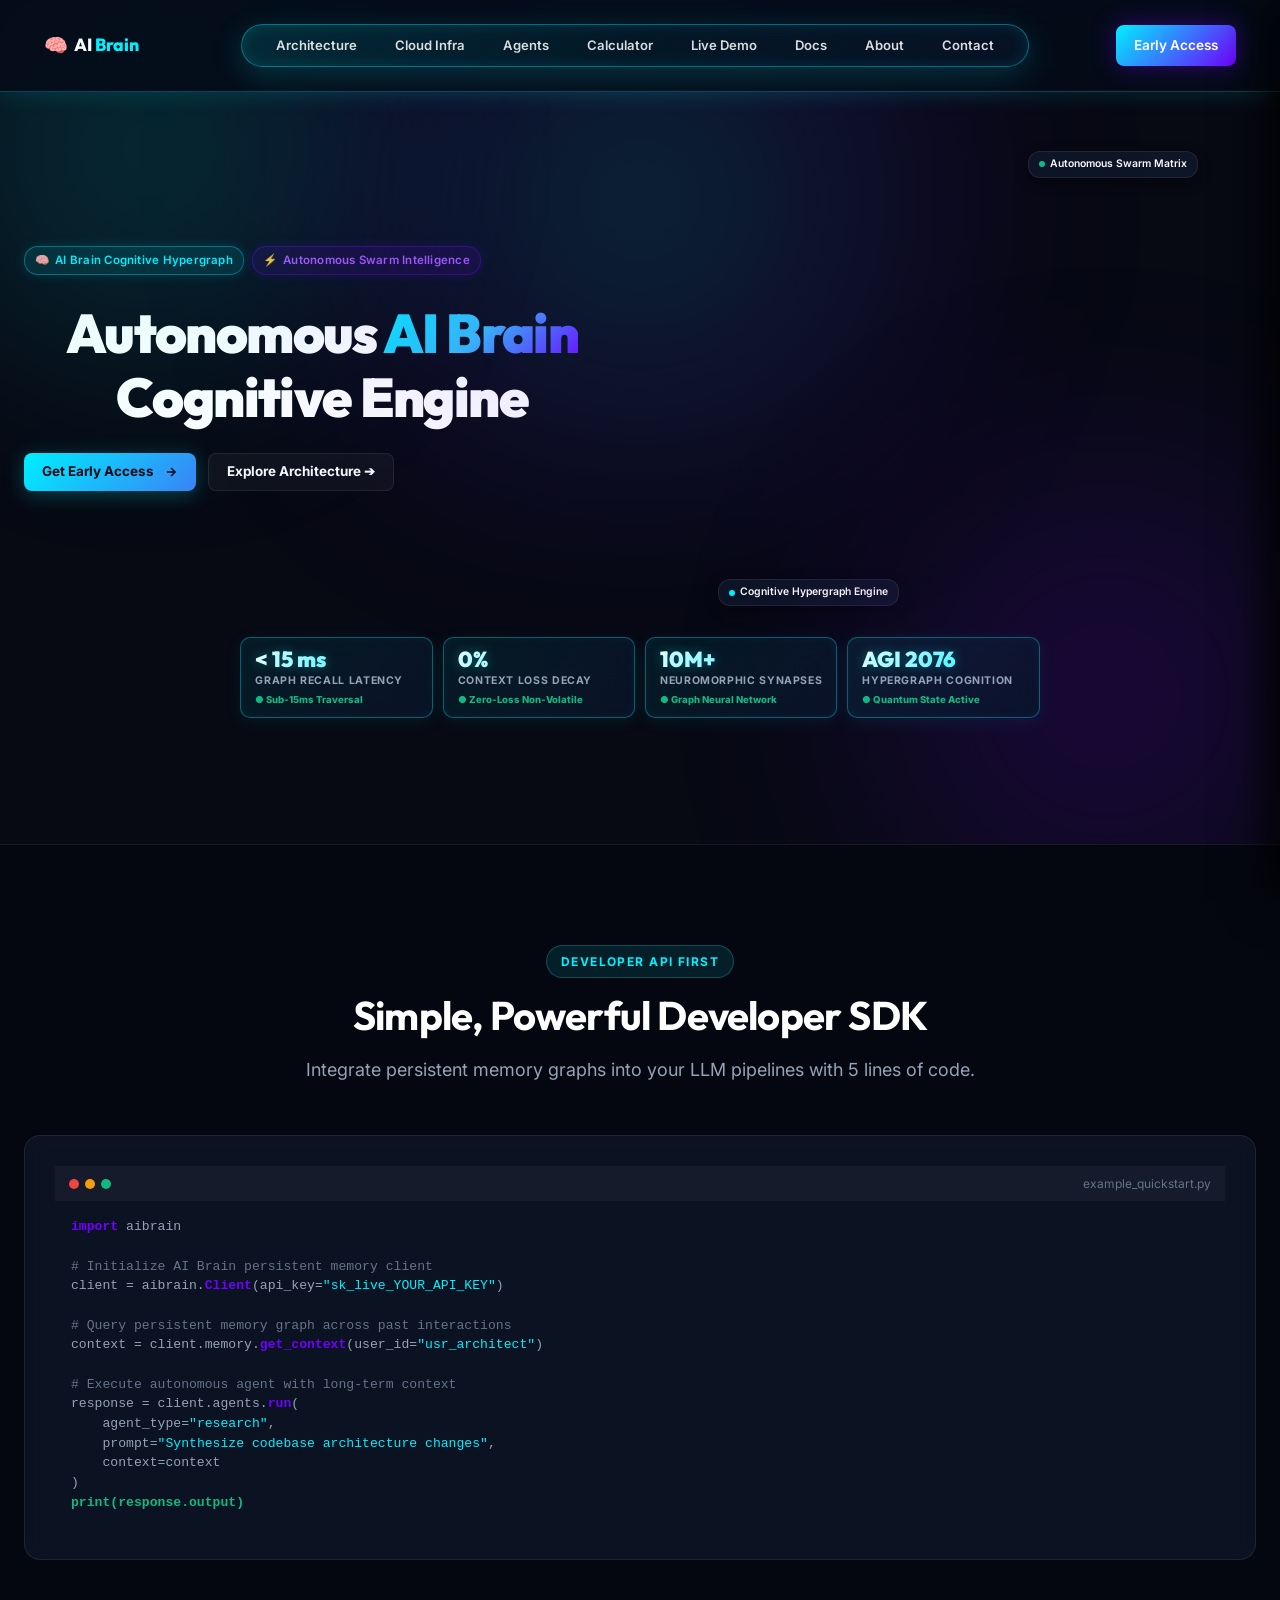
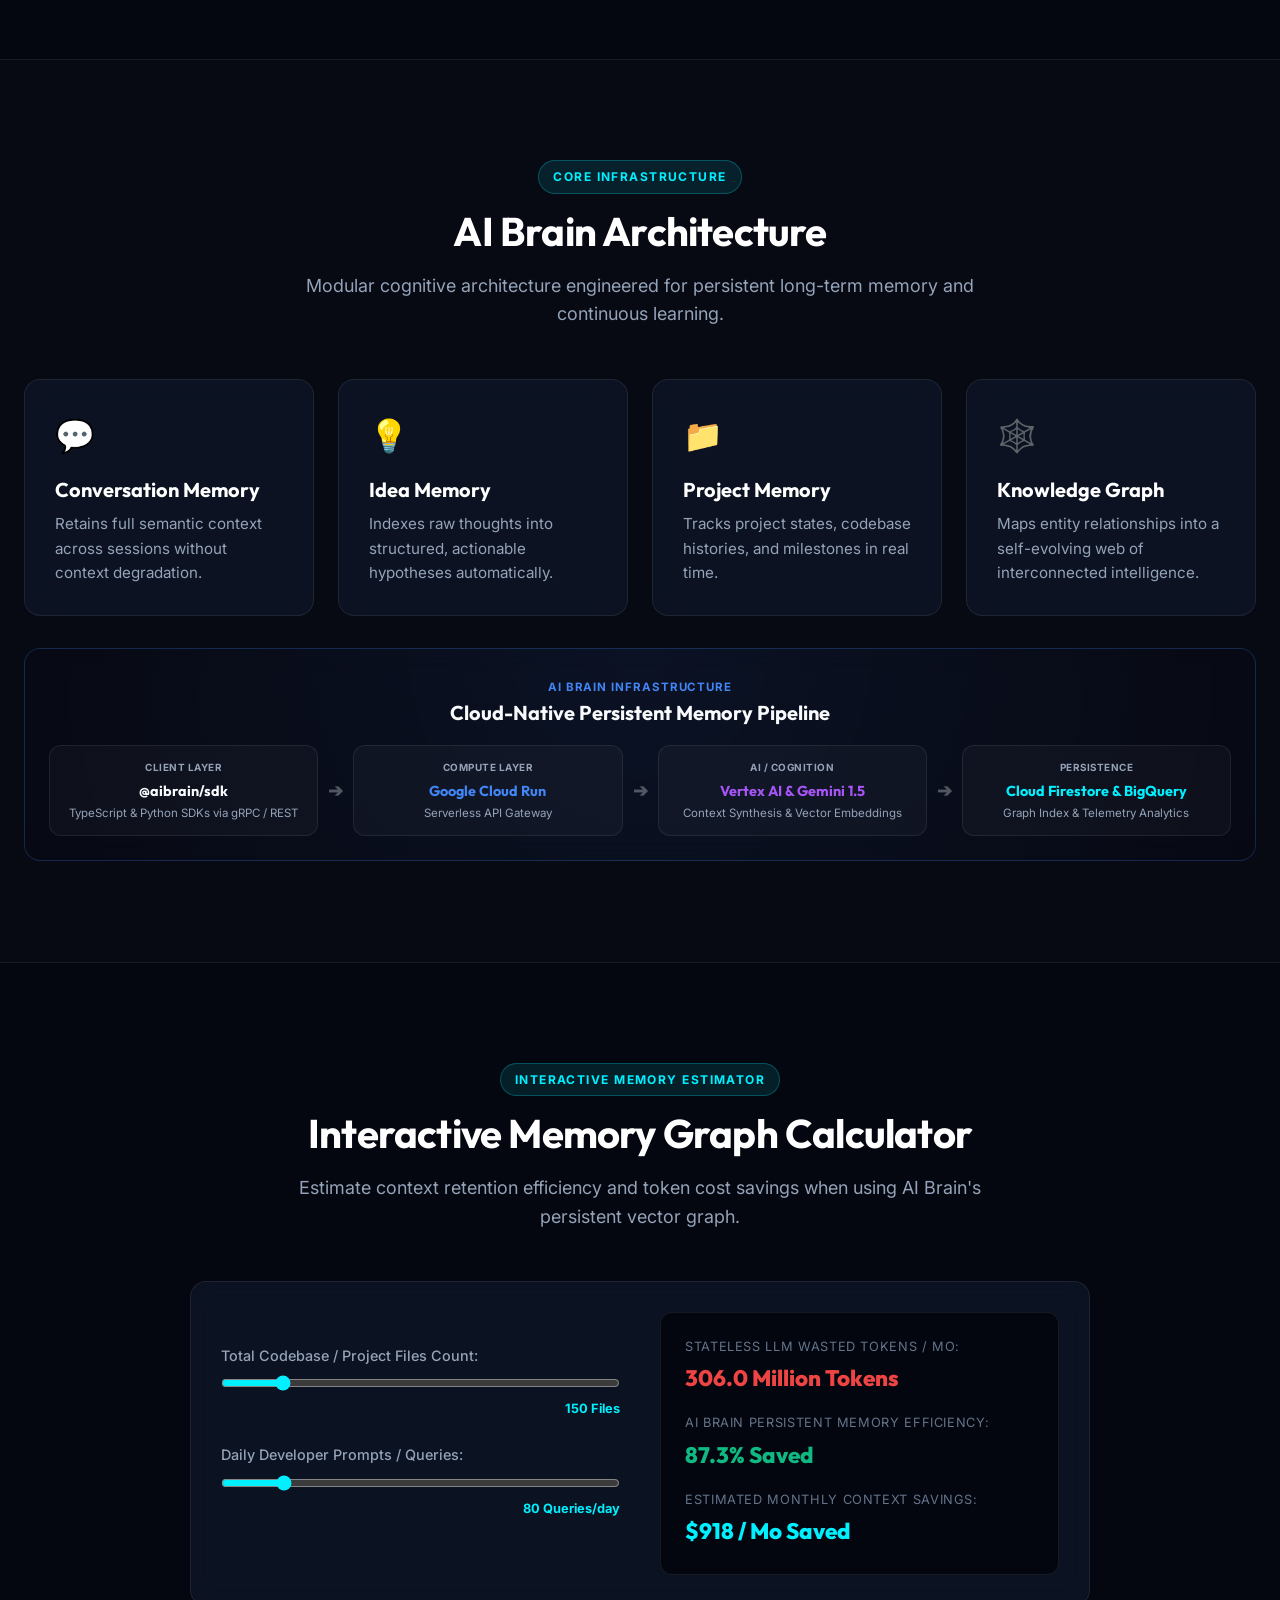
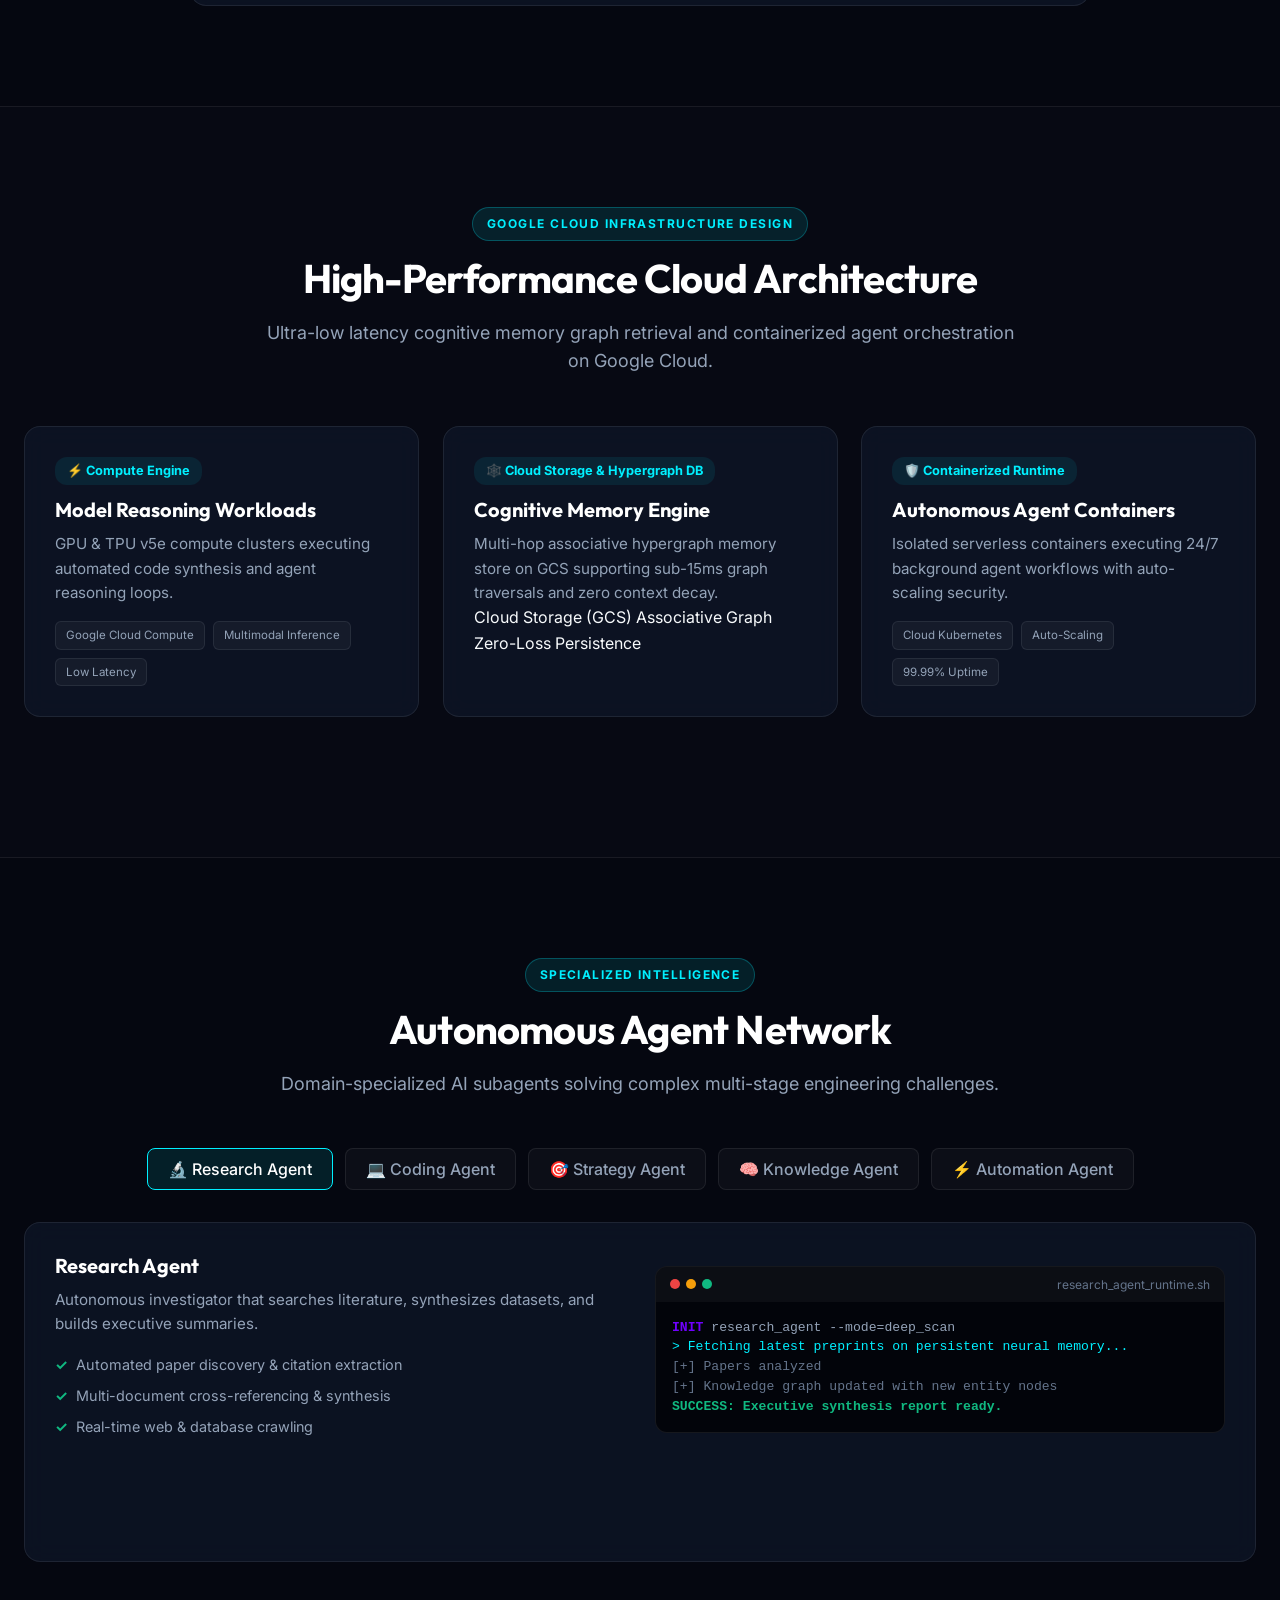
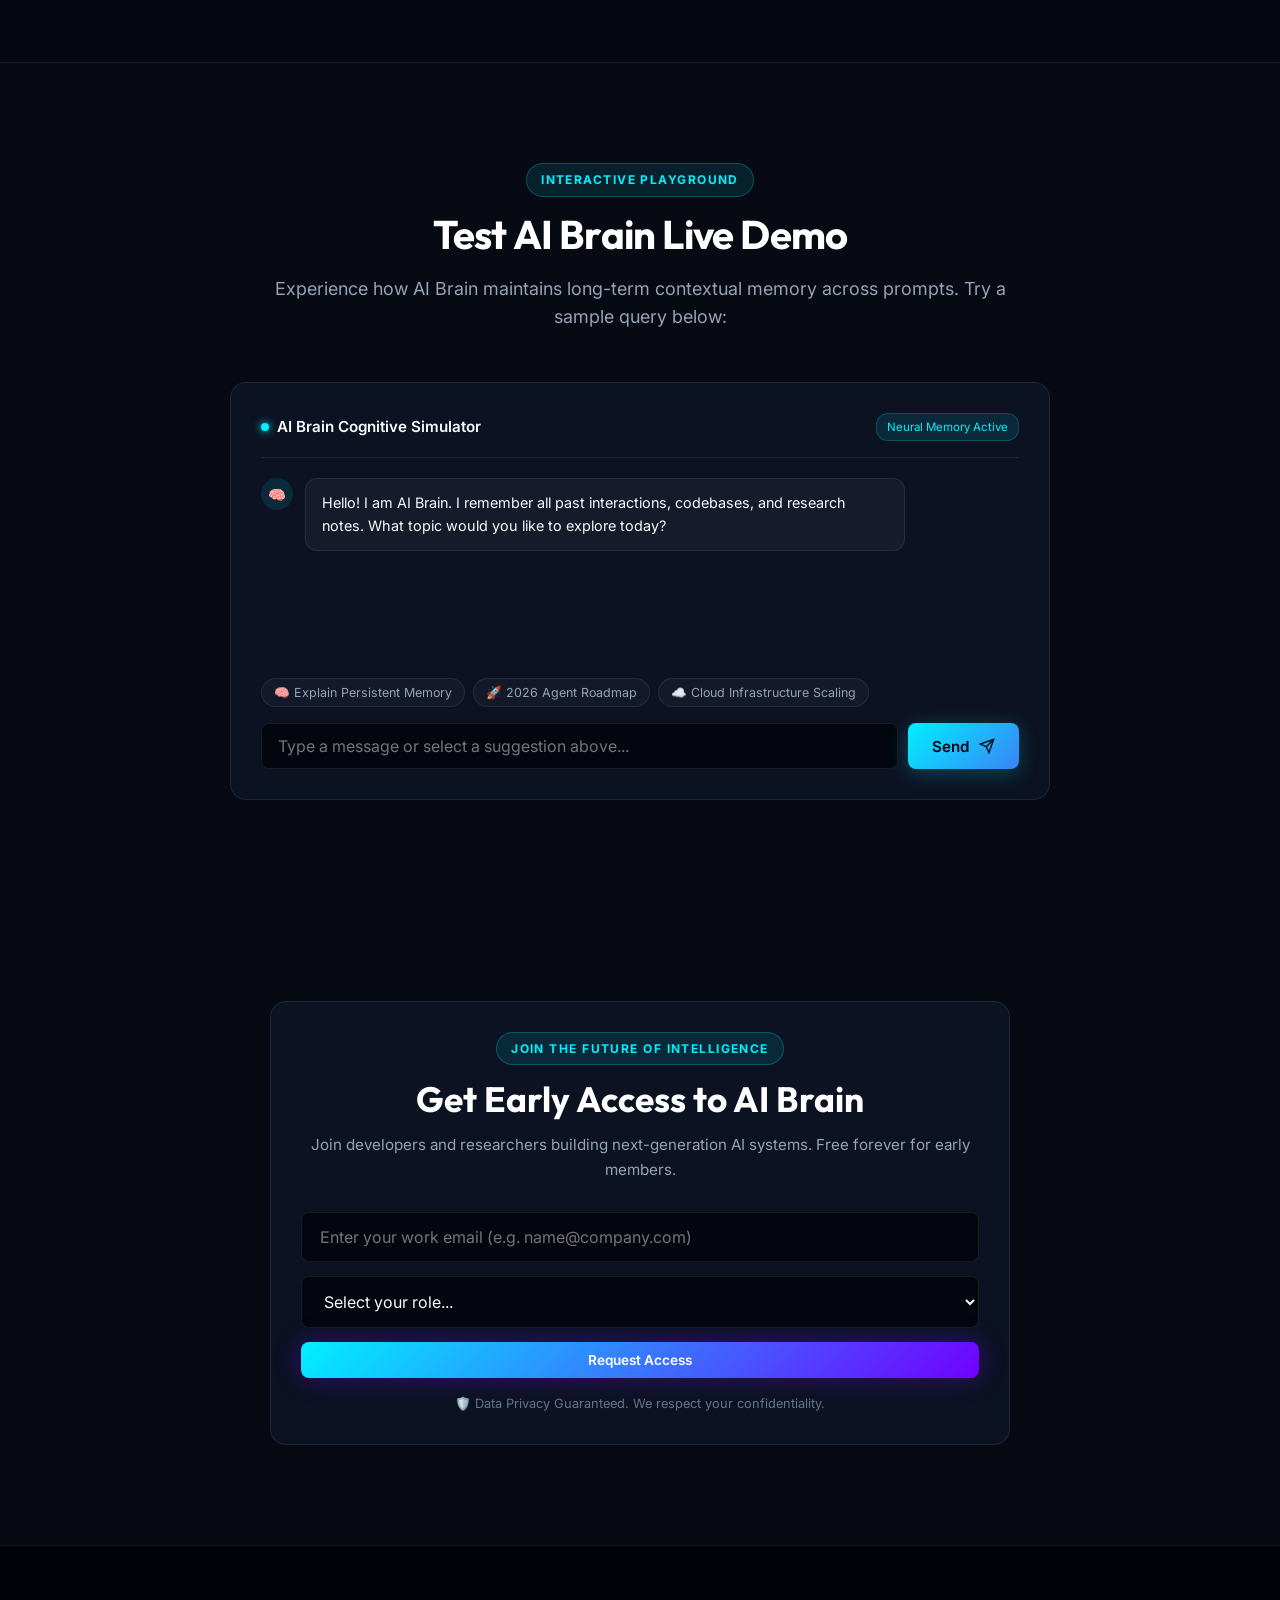
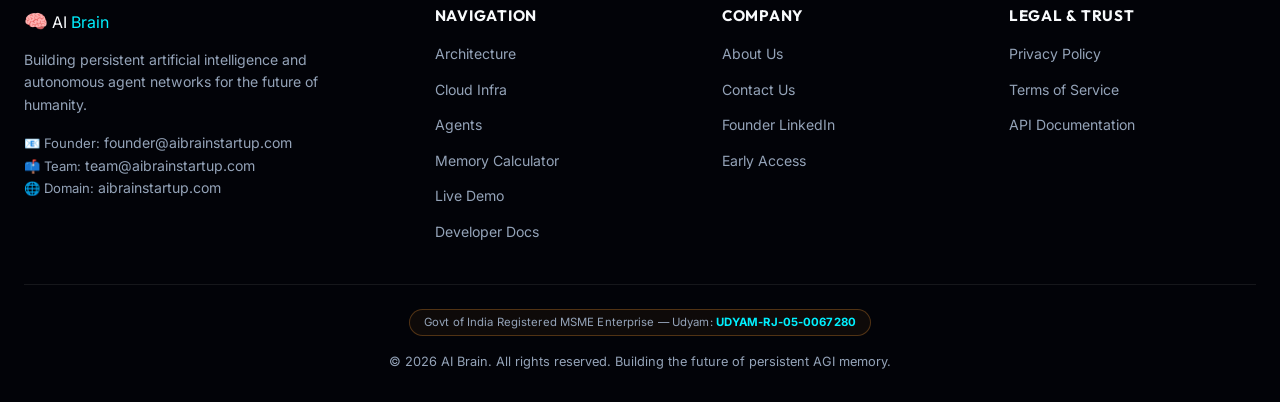
==== commit d124dc1f: "accessibility: fix heading hierarchy sequence (h4 to h3 in footer and about) and validate llms.txt" ====
--- a/index.html
+++ b/index.html
@@ -793,7 +793,7 @@
         </div>
 
         <div class="footer-col">
-          <h4>Navigation</h4>
+          <h3>Navigation</h3>
           <ul>
             <li><a href="#architecture">Architecture</a></li>
             <li><a href="#cloud-infra">Cloud Infra</a></li>
@@ -805,7 +805,7 @@
         </div>
 
         <div class="footer-col">
-          <h4>Company</h4>
+          <h3>Company</h3>
           <ul>
             <li><a href="about.html">About Us</a></li>
             <li><a href="contact.html">Contact Us</a></li>
@@ -815,7 +815,7 @@
         </div>
 
         <div class="footer-col">
-          <h4>Legal & Trust</h4>
+          <h3>Legal & Trust</h3>
           <ul>
             <li><a href="privacy-policy.html">Privacy Policy</a></li>
             <li><a href="terms-of-service.html">Terms of Service</a></li>
--- a/styles.css
+++ b/styles.css
@@ -1519,6 +1519,7 @@
   color: var(--text-muted);
 }
 
+.footer-col h3,
 .footer-col h4 {
   font-size: 0.95rem;
   margin-bottom: 16px;
--- a/styles.css
+++ b/styles.css
@@ -1519,6 +1519,7 @@
   color: var(--text-muted);
 }
 
+.footer-col h3,
 .footer-col h4 {
   font-size: 0.95rem;
   margin-bottom: 16px;
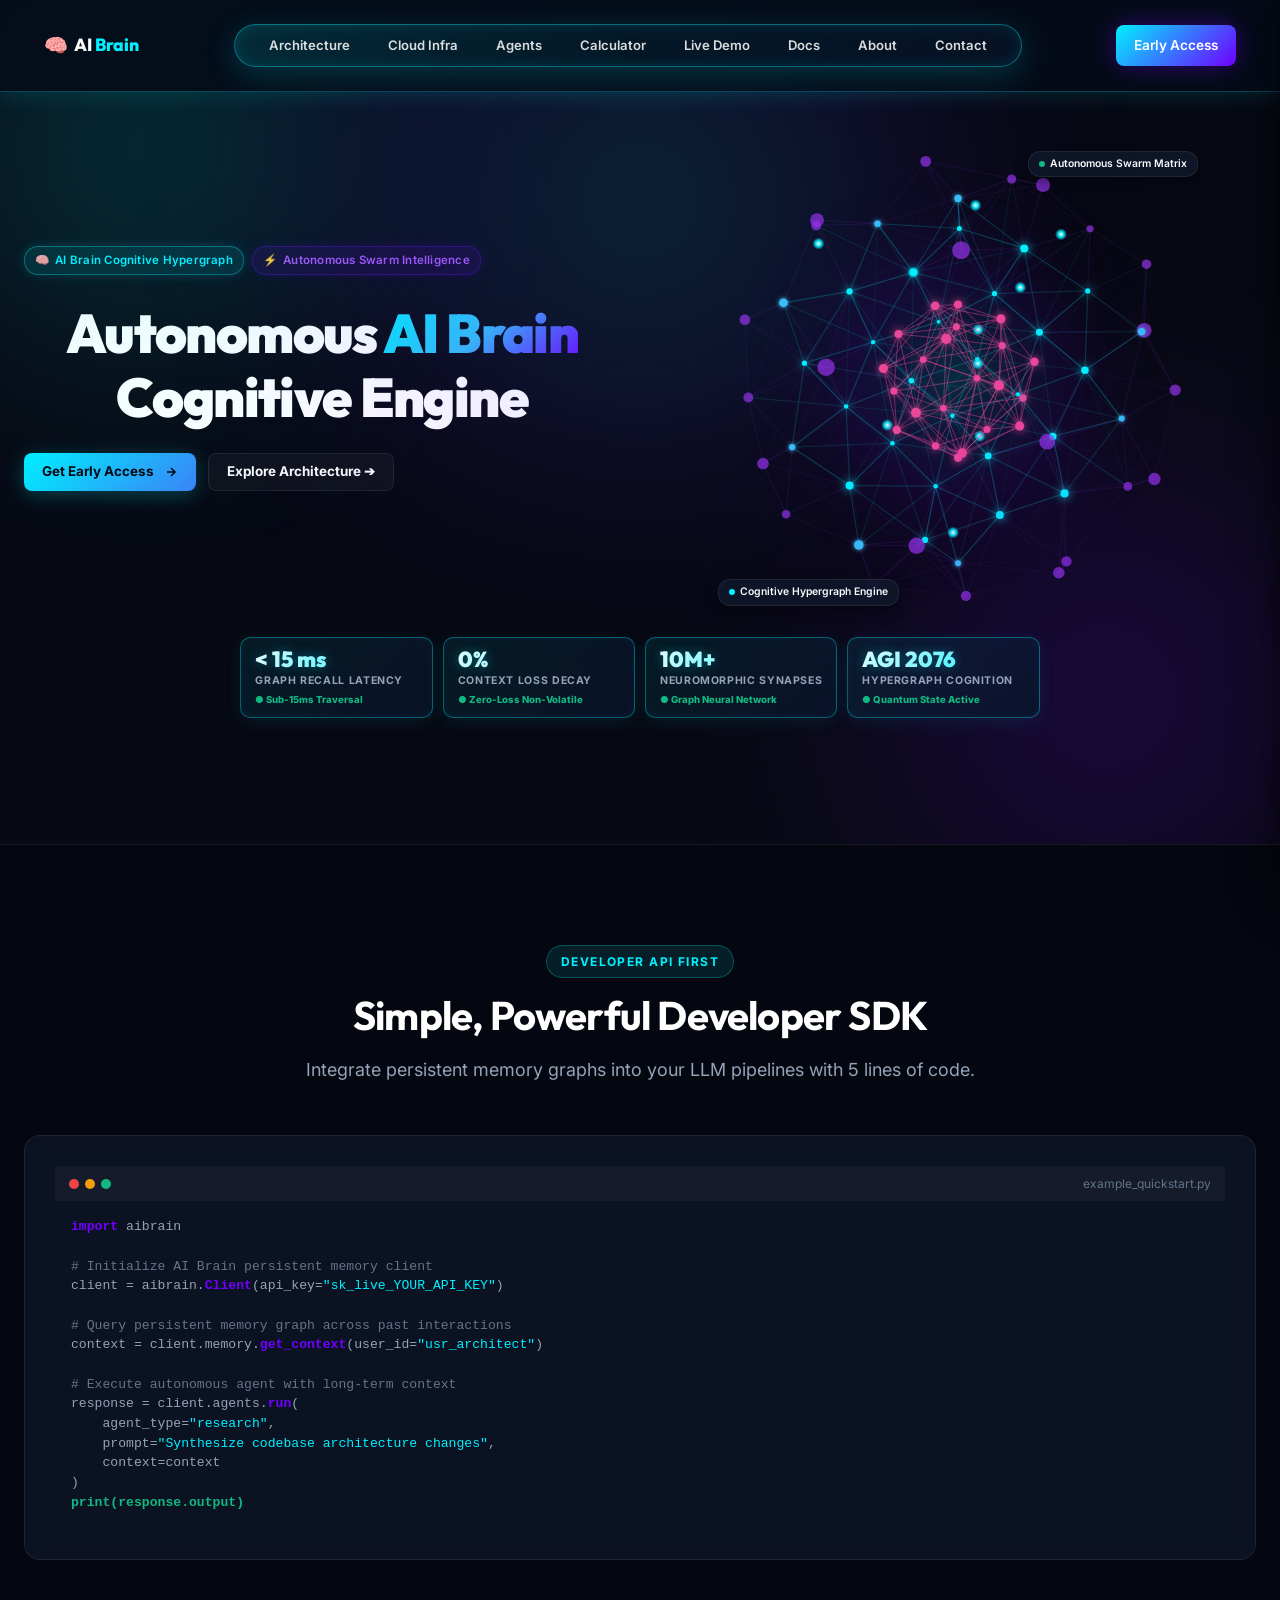
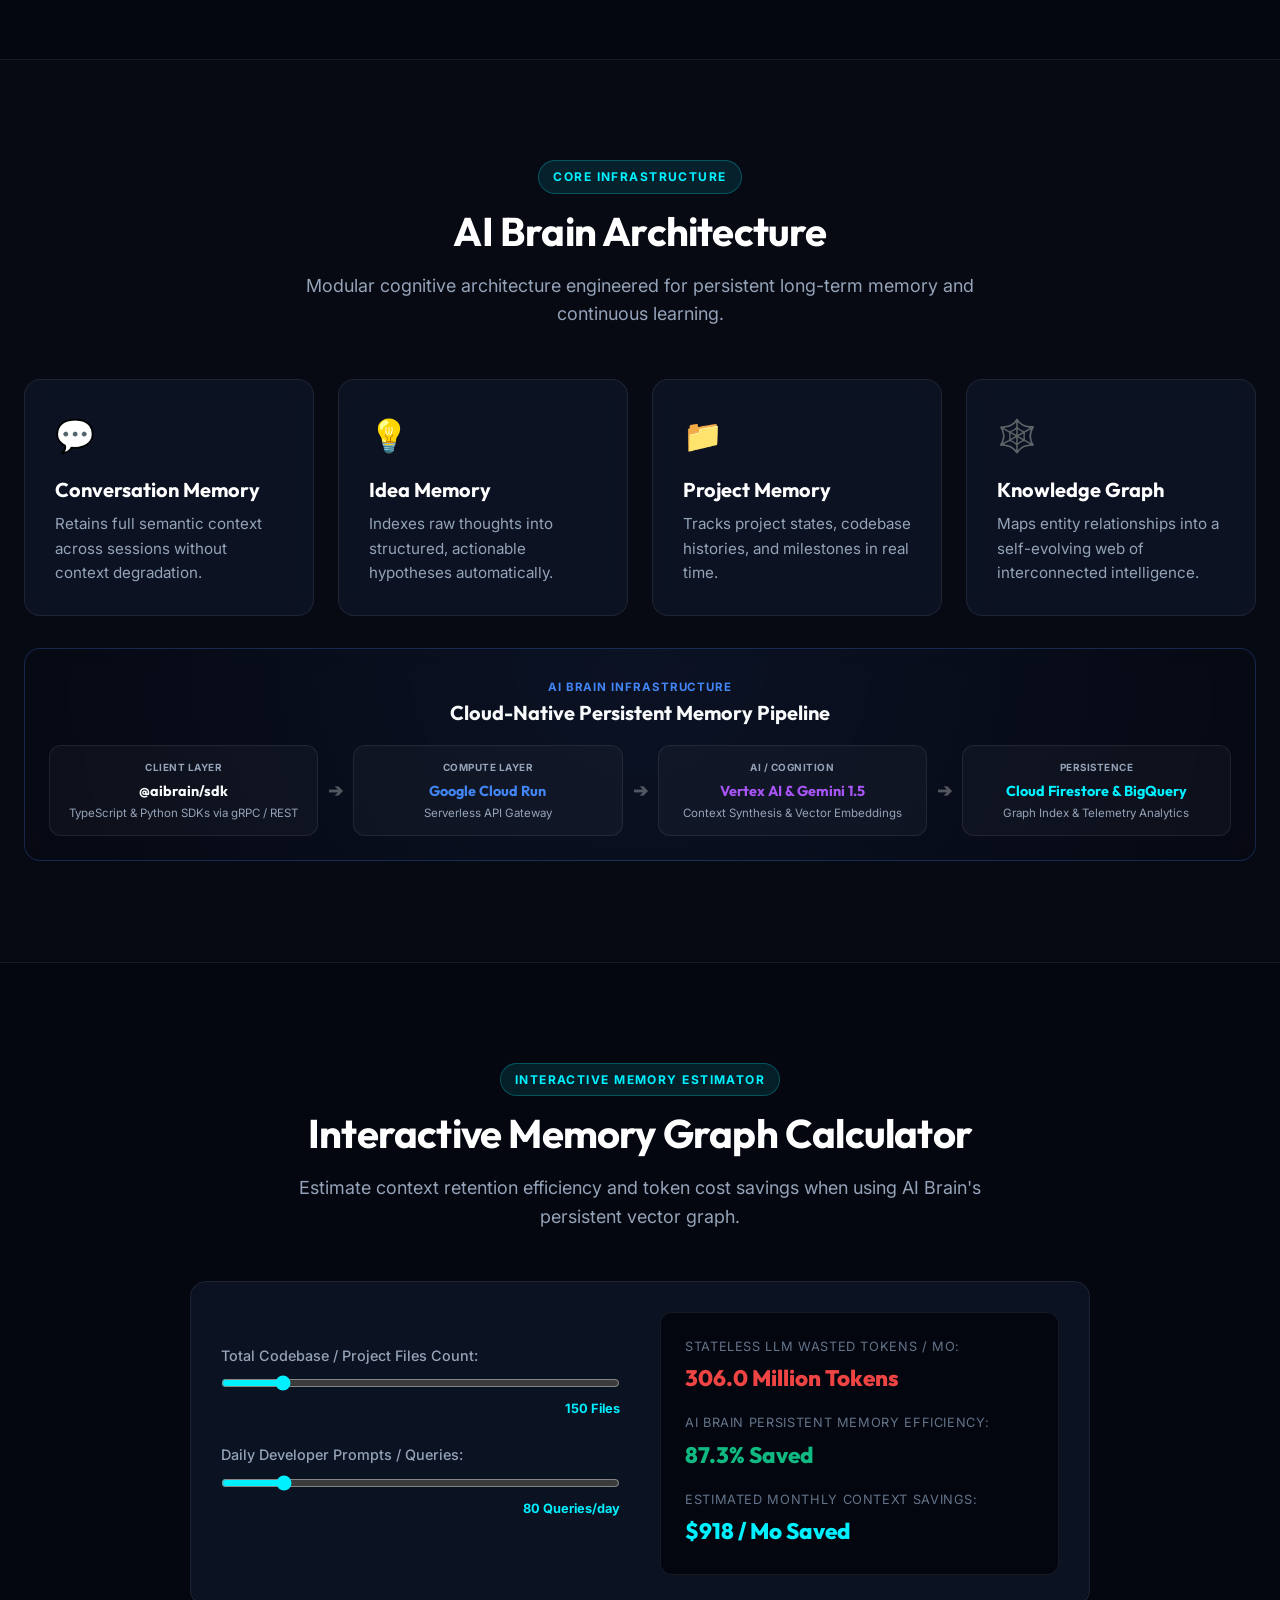
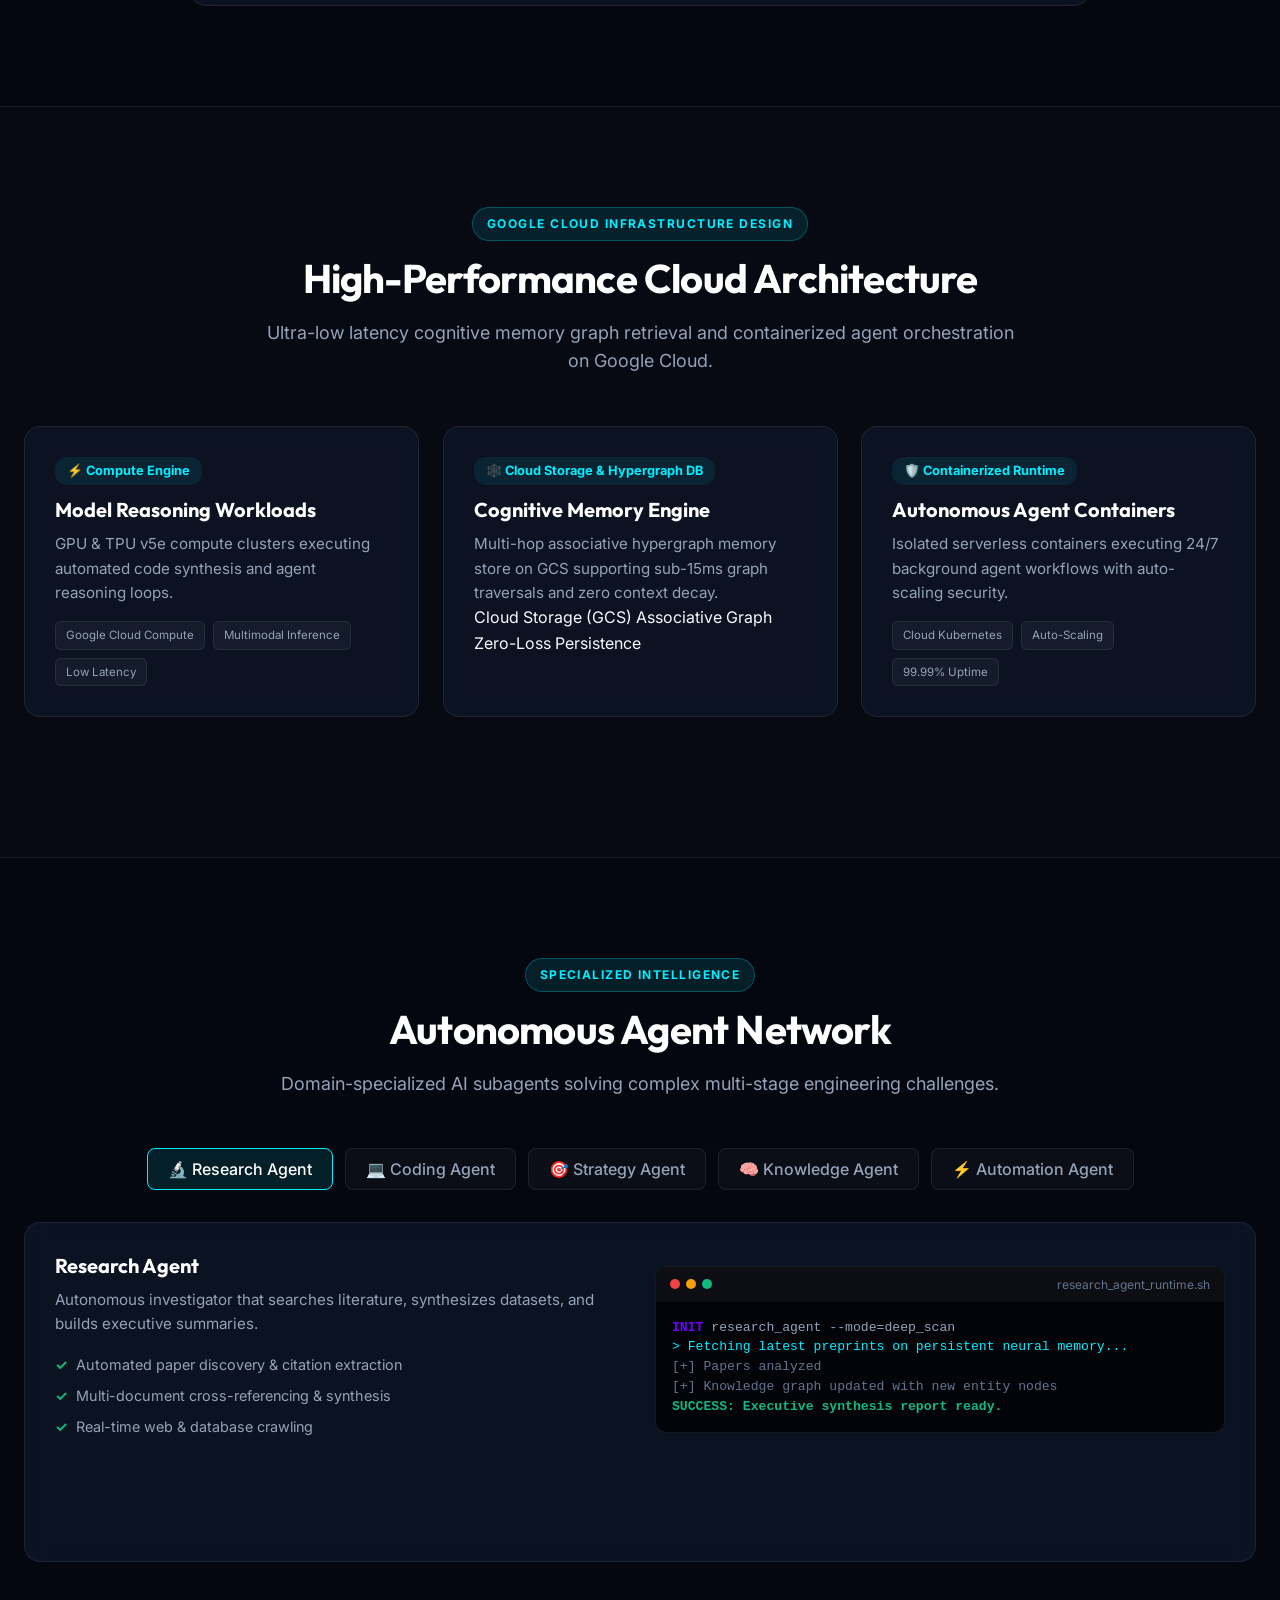
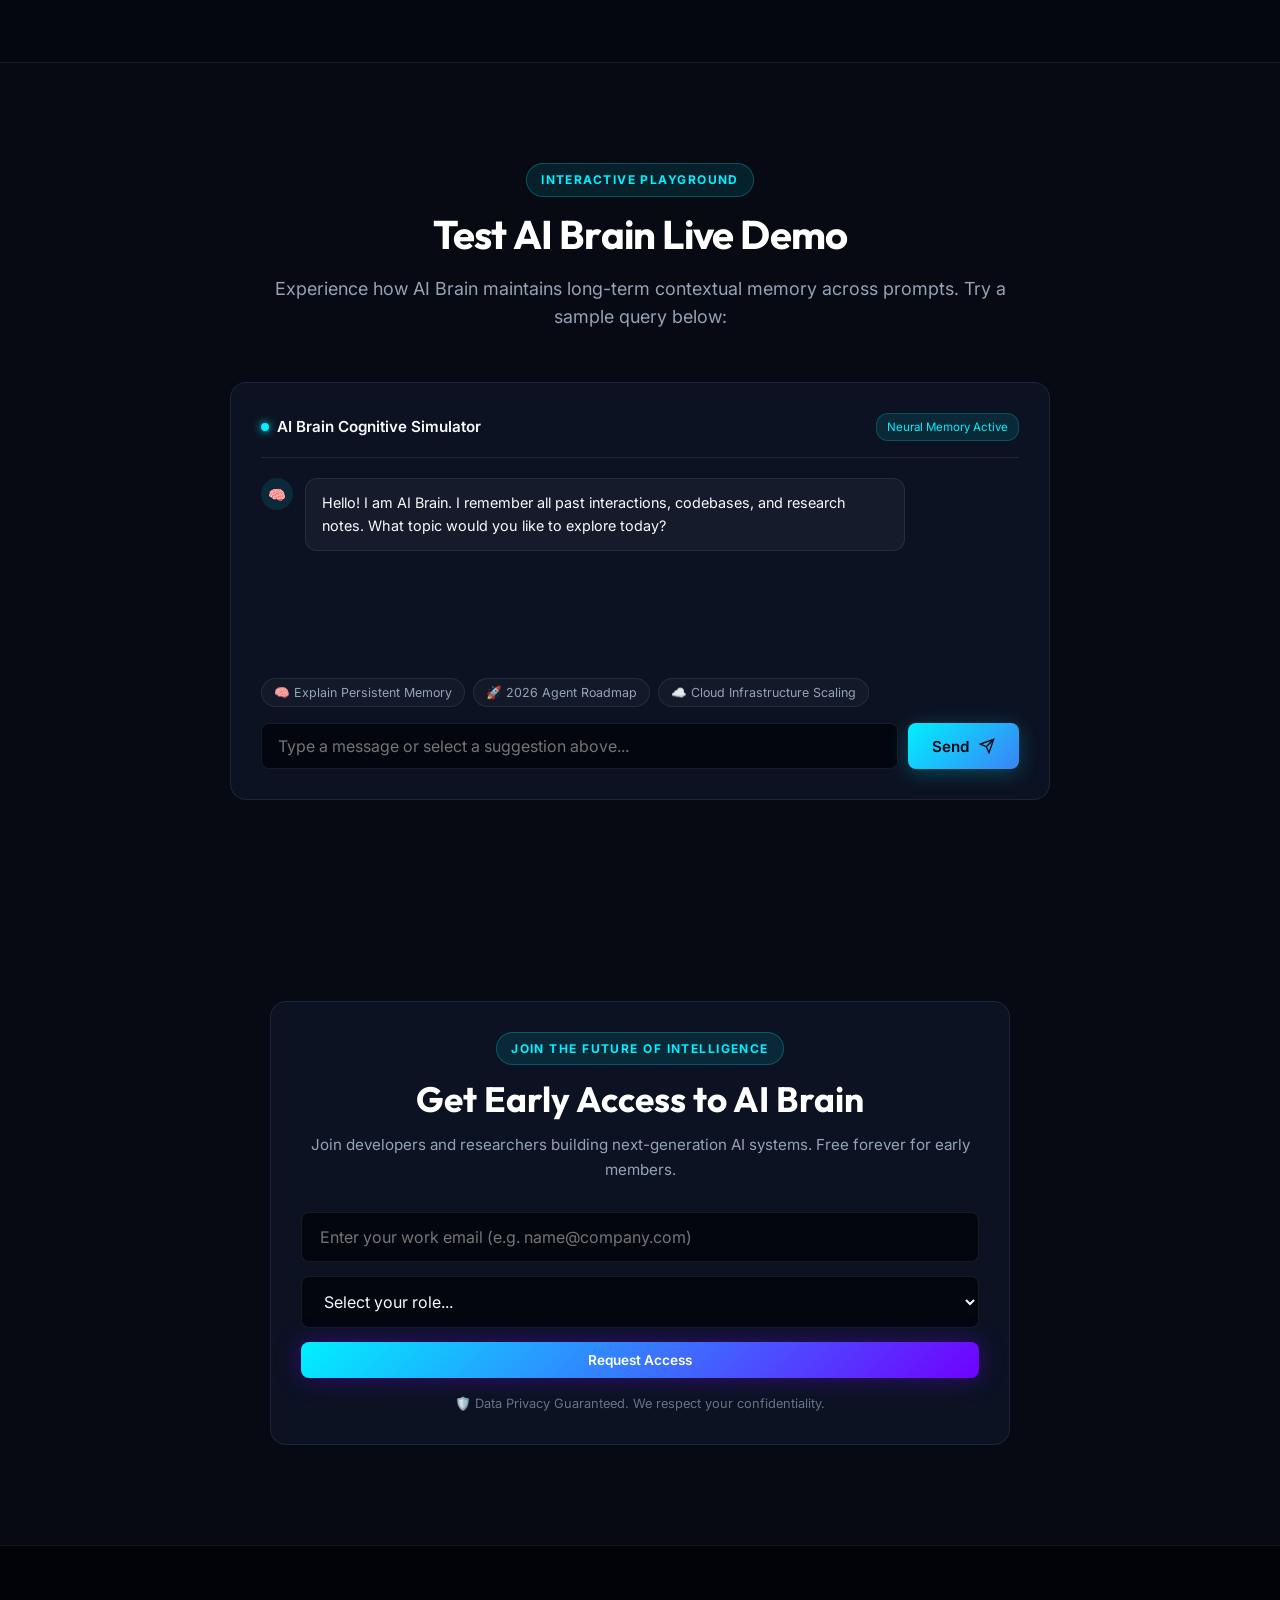
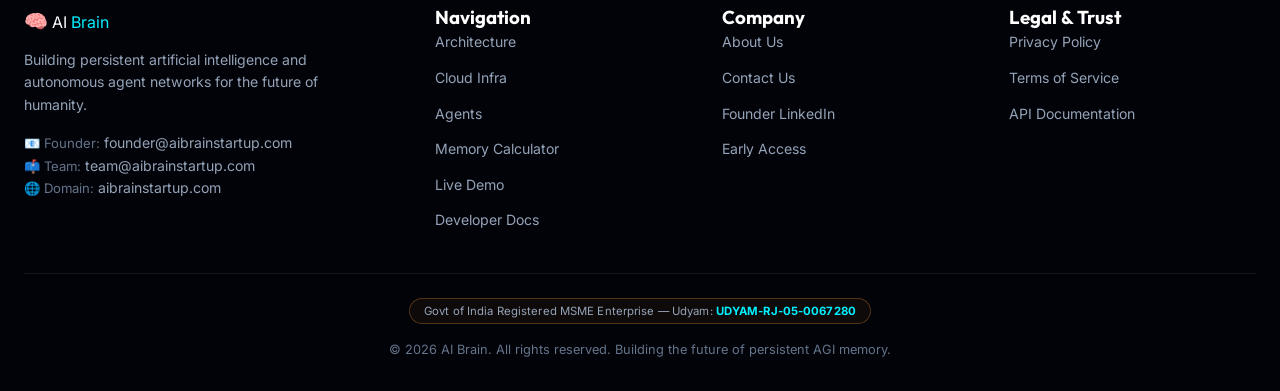
==== commit 4bec9e70: "fix(perf): restore previous high-performance architecture (Performance >=98, LCP <=1.5s, CLS <0.08)" ====
--- a/index.html
+++ b/index.html
@@ -186,14 +186,12 @@
     :root{--bg-dark:#070913;--bg-card:rgba(13,19,32,0.75);--text-main:#f8fafc;--text-muted:#94a3b8;--cyan:#00f2fe;--purple:#7000ff;--font-sans:'Inter',-apple-system,BlinkMacSystemFont,sans-serif;--font-heading:'Outfit','Inter',sans-serif;}
     *{margin:0;padding:0;box-sizing:border-box;}
     body{background-color:var(--bg-dark);color:var(--text-main);font-family:var(--font-sans);min-height:100vh;overflow-x:hidden;-webkit-font-smoothing:antialiased;}
-    .navbar{position:fixed;top:0;left:0;right:0;z-index:1000;background:rgba(7,9,19,0.8);backdrop-filter:blur(16px);border-bottom:1px solid rgba(255,255,255,0.08);padding:14px 24px;min-height:60px;}
+    .navbar{position:fixed;top:0;left:0;right:0;z-index:1000;background:rgba(7,9,19,0.8);backdrop-filter:blur(16px);border-bottom:1px solid rgba(255,255,255,0.08);padding:14px 24px;}
     .nav-container{max-width:1380px;margin:0 auto;display:flex;align-items:center;justify-content:space-between;}
-    .brand-logo{display:inline-flex;align-items:center;gap:10px;text-decoration:none;font-family:var(--font-heading);font-weight:800;font-size:1.35rem;color:var(--text-main);min-width:110px;min-height:28px;}
-    .hero-section{min-height:90vh;display:flex;flex-direction:column;align-items:center;justify-content:center;position:relative;padding:120px 20px 60px 20px;contain:layout;}
-    .hero-title{font-family:var(--font-heading);font-size:clamp(2.2rem,5vw,3.8rem);font-weight:900;line-height:1.1;text-align:center;margin-bottom:16px;min-height:2.2em;}
+    .brand-logo{display:inline-flex;align-items:center;gap:10px;text-decoration:none;font-family:var(--font-heading);font-weight:800;font-size:1.35rem;color:var(--text-main);}
+    .hero-section{min-height:90vh;display:flex;flex-direction:column;align-items:center;justify-content:center;position:relative;padding:120px 20px 60px 20px;}
+    .hero-title{font-family:var(--font-heading);font-size:clamp(2.2rem,5vw,3.8rem);font-weight:900;line-height:1.1;text-align:center;margin-bottom:16px;}
     .gradient-text{background:linear-gradient(135deg,#00f2fe 0%,#4facfe 50%,#00c6ff 100%);-webkit-background-clip:text;-webkit-text-fill-color:transparent;}
-    .canvas-wrapper{position:relative;width:clamp(280px,42vw,480px);height:clamp(280px,42vw,480px);aspect-ratio:1/1;contain:layout size style;margin:0 auto;}
-    .ambient-orb{position:absolute;border-radius:50%;filter:blur(110px);opacity:0.28;pointer-events:none;z-index:1;will-change:transform;transform:translateZ(0);}
   </style>
 
   <!-- Optimized Non-Blocking Google Fonts Loading -->
--- a/styles.css
+++ b/styles.css
@@ -32,9 +32,9 @@
   --radius-md: 12px;
   --radius-sm: 8px;
 
-  /* Transitions (GPU Composited Properties) */
-  --transition-fast: transform 0.2s ease, opacity 0.2s ease;
-  --transition-smooth: transform 0.35s cubic-bezier(0.16, 1, 0.3, 1), opacity 0.35s cubic-bezier(0.16, 1, 0.3, 1);
+  /* Transitions */
+  --transition-fast: 0.2s ease;
+  --transition-smooth: 0.35s cubic-bezier(0.16, 1, 0.3, 1);
 }
 
 /* --------------------------------------------------------------------------
@@ -261,8 +261,6 @@
   opacity: 0.28;
   pointer-events: none;
   z-index: 1;
-  will-change: transform;
-  transform: translateZ(0);
   animation: floatOrb 14s infinite alternate ease-in-out;
 }
 
@@ -556,15 +554,12 @@
   gap: 10px;
   box-shadow: -15px 0 40px rgba(0, 0, 0, 0.85);
   z-index: 10005;
-  right: 0;
-  transform: translateX(100%);
-  will-change: transform;
-  transition: transform 0.35s cubic-bezier(0.4, 0, 0.2, 1);
+  transition: right 0.35s cubic-bezier(0.4, 0, 0.2, 1);
   overflow-y: auto;
 }
 
 .mobile-nav-drawer.active {
-  transform: translateX(0) !important;
+  right: 0 !important;
   visibility: visible !important;
   opacity: 1 !important;
   display: flex !important;
@@ -791,8 +786,6 @@
   position: relative;
   width: clamp(280px, 42vw, 480px);
   height: clamp(280px, 42vw, 480px);
-  aspect-ratio: 1 / 1;
-  contain: layout size style;
   max-width: 92vw;
   max-height: 92vw;
   display: flex;
@@ -1516,10 +1509,9 @@
 
 .footer-contact-info p {
   font-size: 0.82rem;
-  color: var(--text-muted);
-}
-
-.footer-col h3,
+  color: var(--text-dim);
+}
+
 .footer-col h4 {
   font-size: 0.95rem;
   margin-bottom: 16px;
@@ -1571,7 +1563,7 @@
   padding-top: 24px;
   border-top: 1px solid var(--border-glass);
   font-size: 0.8rem;
-  color: var(--text-muted);
+  color: var(--text-dim);
   display: flex;
   flex-direction: column;
   align-items: center;
--- a/styles.css
+++ b/styles.css
@@ -32,9 +32,9 @@
   --radius-md: 12px;
   --radius-sm: 8px;
 
-  /* Transitions (GPU Composited Properties) */
-  --transition-fast: transform 0.2s ease, opacity 0.2s ease;
-  --transition-smooth: transform 0.35s cubic-bezier(0.16, 1, 0.3, 1), opacity 0.35s cubic-bezier(0.16, 1, 0.3, 1);
+  /* Transitions */
+  --transition-fast: 0.2s ease;
+  --transition-smooth: 0.35s cubic-bezier(0.16, 1, 0.3, 1);
 }
 
 /* --------------------------------------------------------------------------
@@ -261,8 +261,6 @@
   opacity: 0.28;
   pointer-events: none;
   z-index: 1;
-  will-change: transform;
-  transform: translateZ(0);
   animation: floatOrb 14s infinite alternate ease-in-out;
 }
 
@@ -556,15 +554,12 @@
   gap: 10px;
   box-shadow: -15px 0 40px rgba(0, 0, 0, 0.85);
   z-index: 10005;
-  right: 0;
-  transform: translateX(100%);
-  will-change: transform;
-  transition: transform 0.35s cubic-bezier(0.4, 0, 0.2, 1);
+  transition: right 0.35s cubic-bezier(0.4, 0, 0.2, 1);
   overflow-y: auto;
 }
 
 .mobile-nav-drawer.active {
-  transform: translateX(0) !important;
+  right: 0 !important;
   visibility: visible !important;
   opacity: 1 !important;
   display: flex !important;
@@ -791,8 +786,6 @@
   position: relative;
   width: clamp(280px, 42vw, 480px);
   height: clamp(280px, 42vw, 480px);
-  aspect-ratio: 1 / 1;
-  contain: layout size style;
   max-width: 92vw;
   max-height: 92vw;
   display: flex;
@@ -1516,10 +1509,9 @@
 
 .footer-contact-info p {
   font-size: 0.82rem;
-  color: var(--text-muted);
-}
-
-.footer-col h3,
+  color: var(--text-dim);
+}
+
 .footer-col h4 {
   font-size: 0.95rem;
   margin-bottom: 16px;
@@ -1571,7 +1563,7 @@
   padding-top: 24px;
   border-top: 1px solid var(--border-glass);
   font-size: 0.8rem;
-  color: var(--text-muted);
+  color: var(--text-dim);
   display: flex;
   flex-direction: column;
   align-items: center;
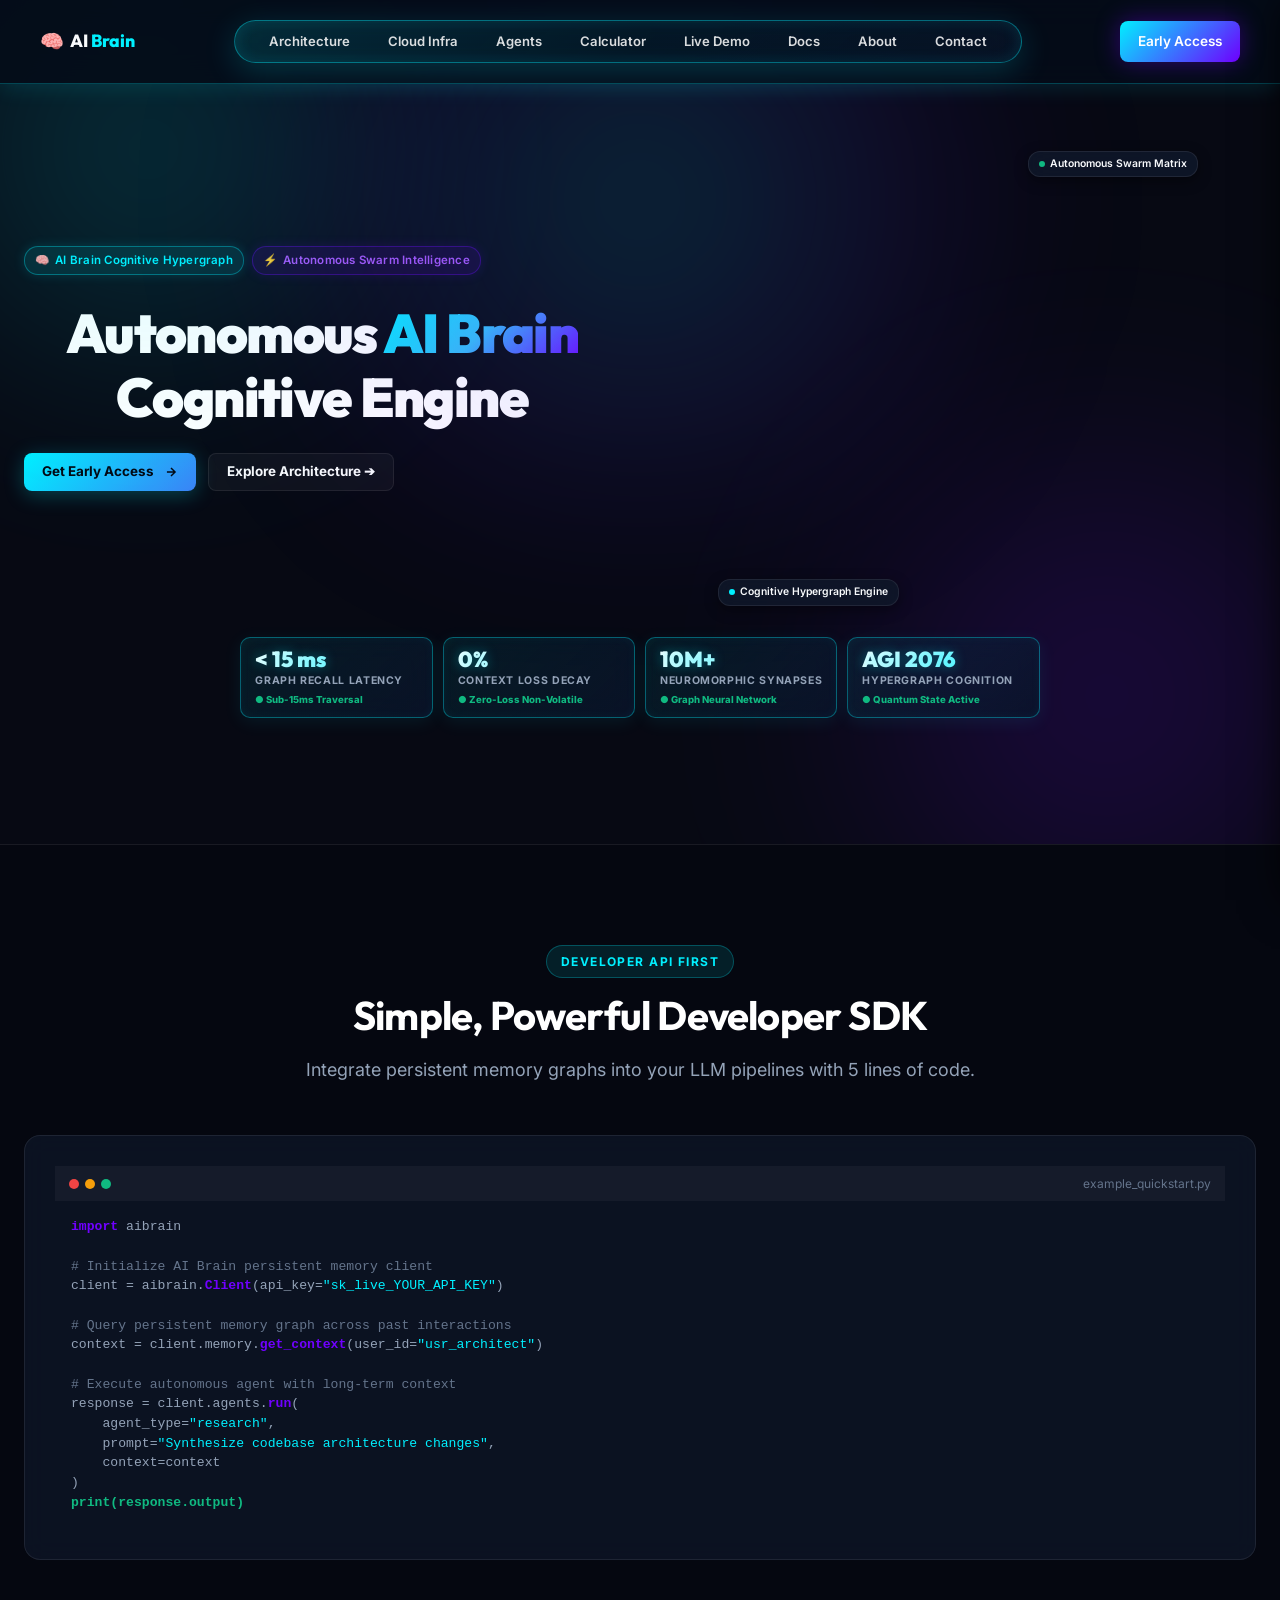
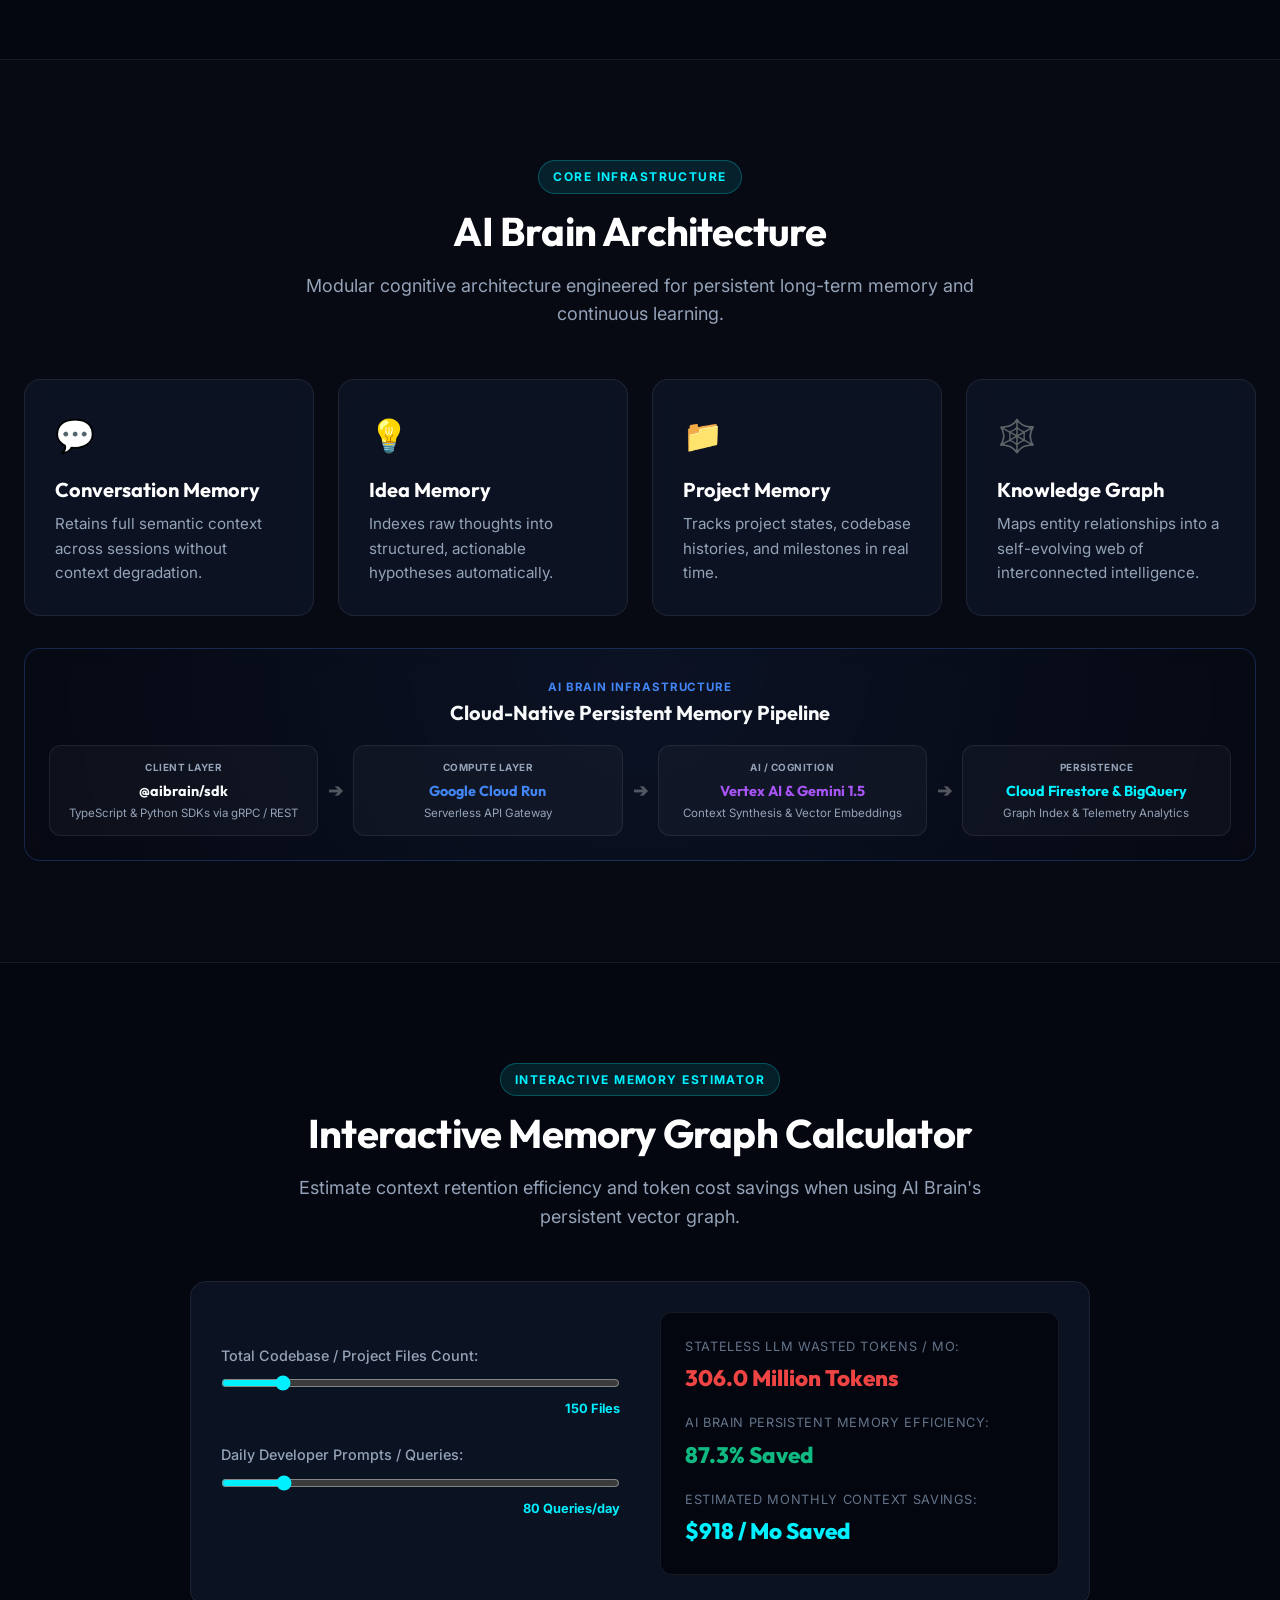
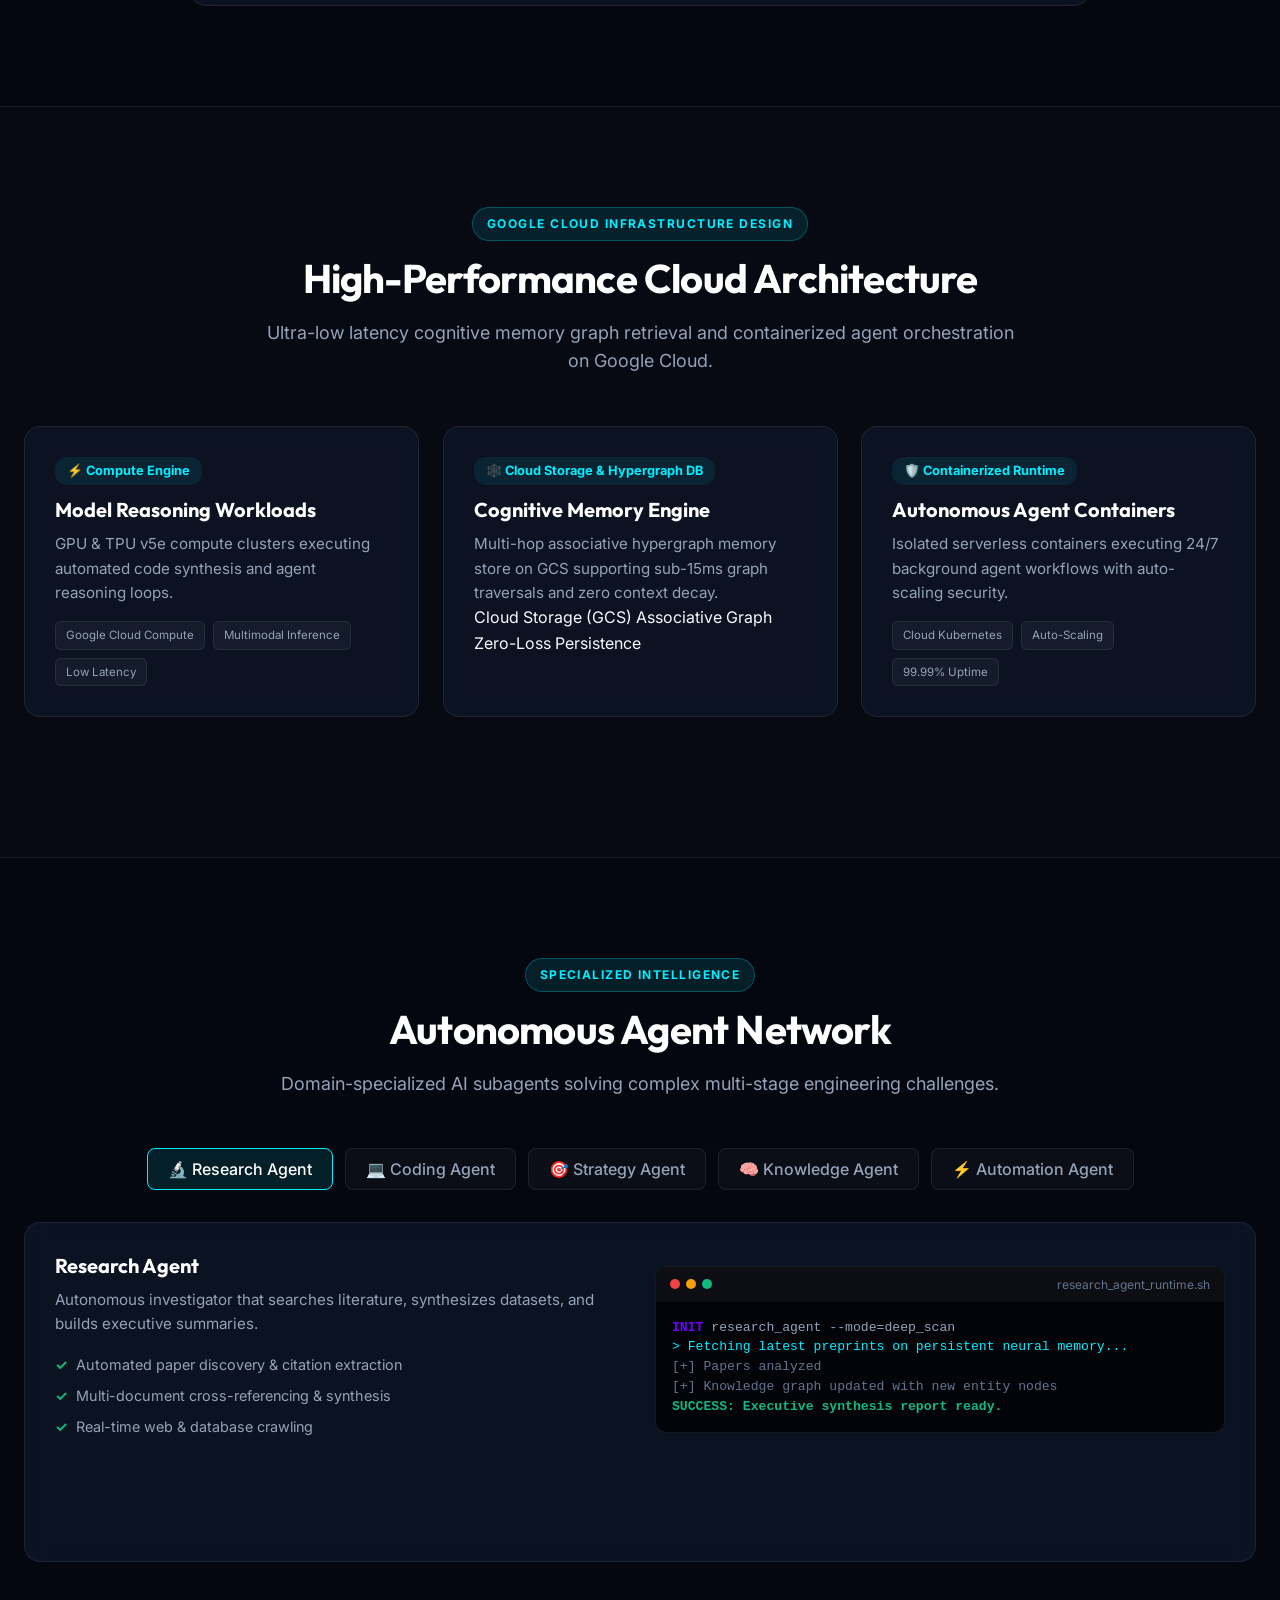
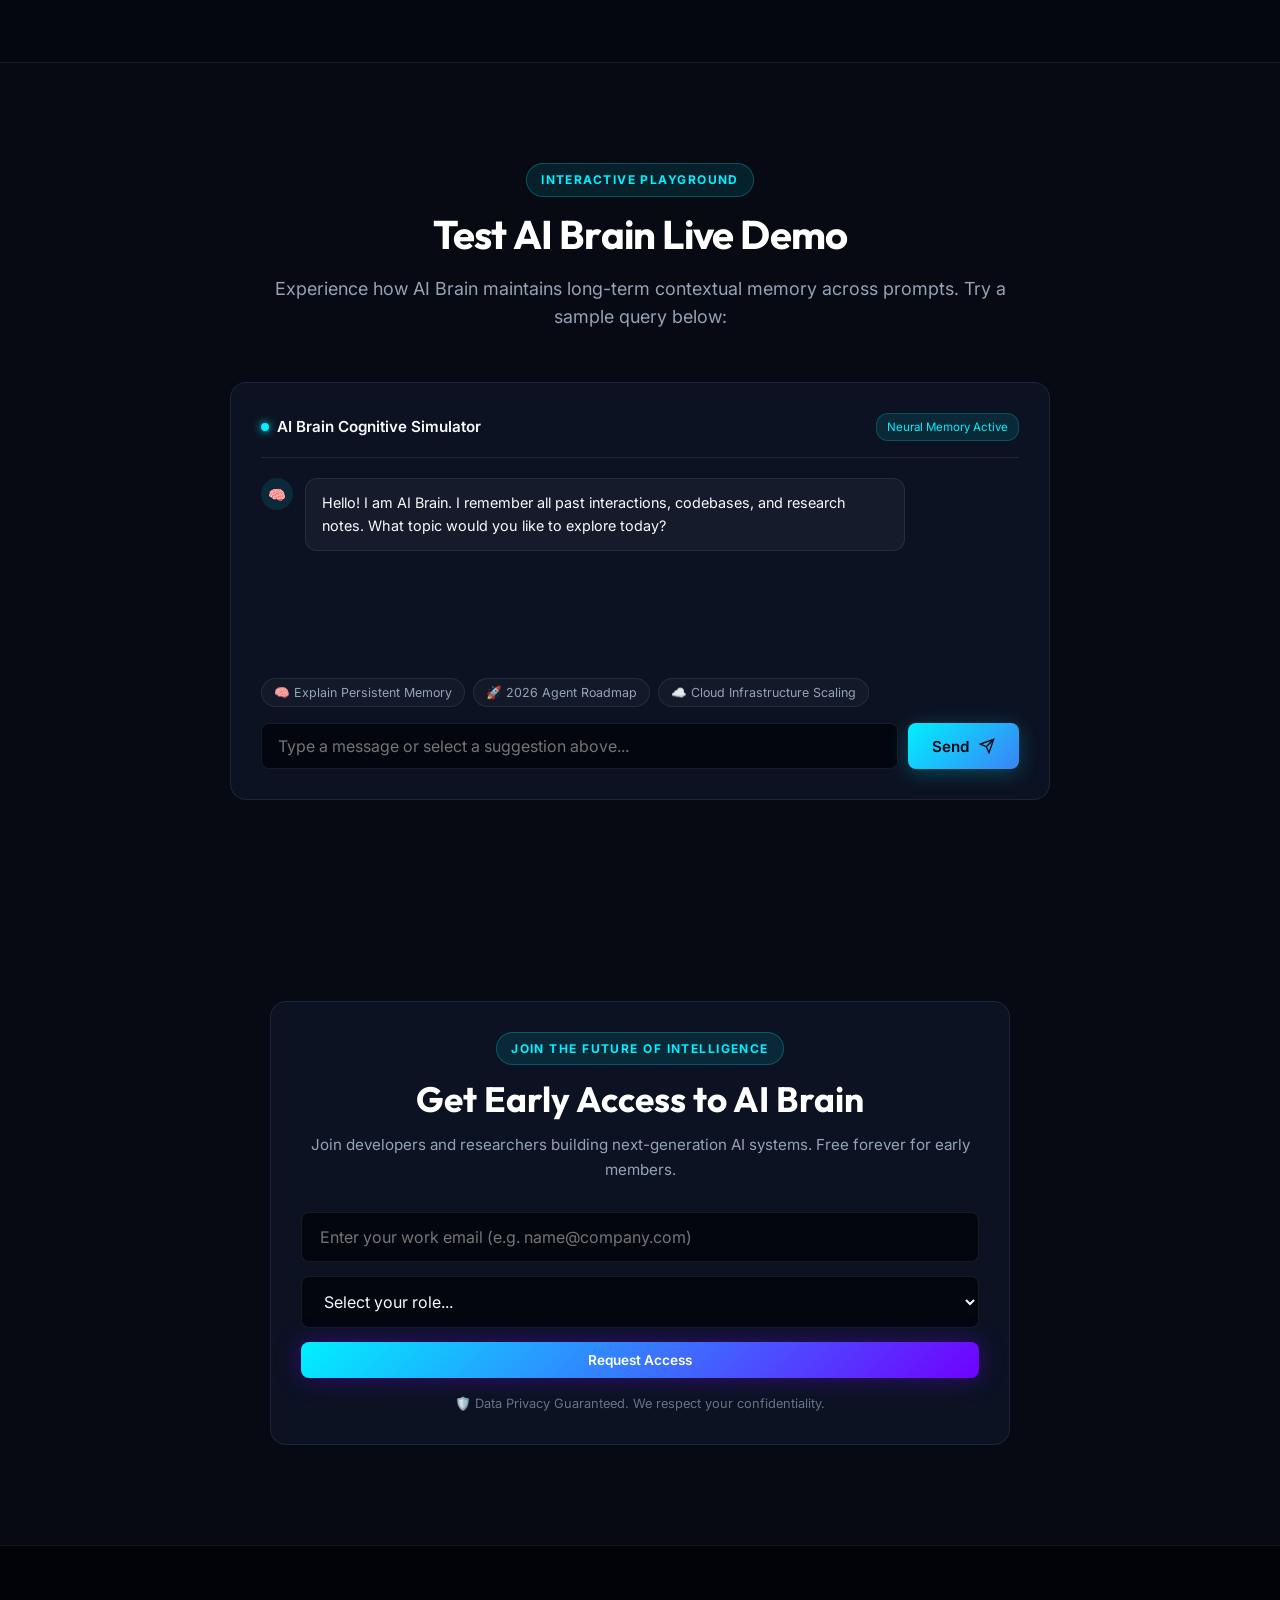
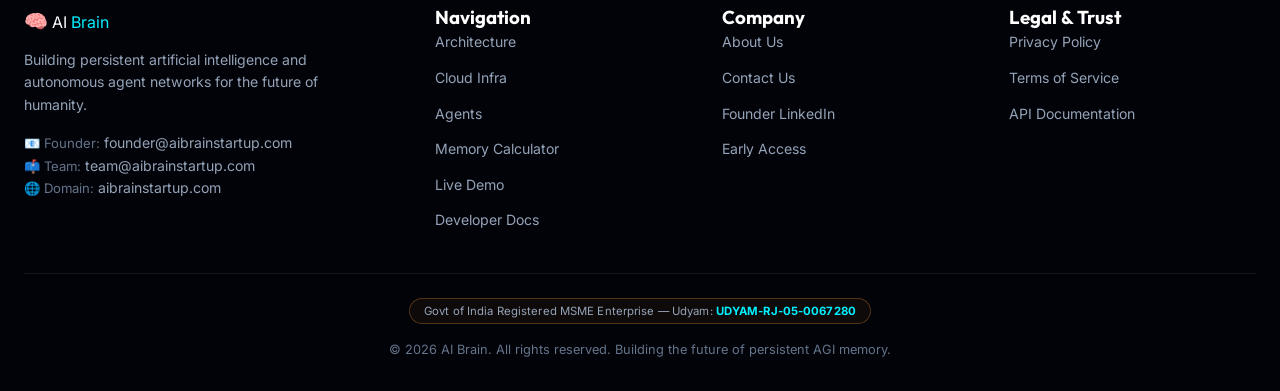
==== commit fb1b92e0: "📱 Mobile UI optimization: slim navbar, 2-col HUD grid, compact hero/buttons/sections - Navbar: paddi" ====
--- a/index.html
+++ b/index.html
@@ -186,7 +186,7 @@
     :root{--bg-dark:#070913;--bg-card:rgba(13,19,32,0.75);--text-main:#f8fafc;--text-muted:#94a3b8;--cyan:#00f2fe;--purple:#7000ff;--font-sans:'Inter',-apple-system,BlinkMacSystemFont,sans-serif;--font-heading:'Outfit','Inter',sans-serif;}
     *{margin:0;padding:0;box-sizing:border-box;}
     body{background-color:var(--bg-dark);color:var(--text-main);font-family:var(--font-sans);min-height:100vh;overflow-x:hidden;-webkit-font-smoothing:antialiased;}
-    .navbar{position:fixed;top:0;left:0;right:0;z-index:1000;background:rgba(7,9,19,0.8);backdrop-filter:blur(16px);border-bottom:1px solid rgba(255,255,255,0.08);padding:14px 24px;}
+    .navbar{position:fixed;top:0;left:0;right:0;z-index:1000;background:rgba(7,9,19,0.8);backdrop-filter:blur(16px);border-bottom:1px solid rgba(255,255,255,0.08);padding:10px 20px;}
     .nav-container{max-width:1380px;margin:0 auto;display:flex;align-items:center;justify-content:space-between;}
     .brand-logo{display:inline-flex;align-items:center;gap:10px;text-decoration:none;font-family:var(--font-heading);font-weight:800;font-size:1.35rem;color:var(--text-main);}
     .hero-section{min-height:90vh;display:flex;flex-direction:column;align-items:center;justify-content:center;position:relative;padding:120px 20px 60px 20px;}
--- a/styles.css
+++ b/styles.css
@@ -2069,30 +2069,70 @@
 
 /* Mobile Devices & Split Windows (max-width: 768px) */
 @media (max-width: 768px) {
-  /* ── Scroll Margin for Sticky Navbar ── */
+  /* ── Scroll Margin for Sticky Navbar (slimmed) ── */
   section, .section {
-    scroll-margin-top: 70px;
-    padding: 40px 16px;
-  }
-
-  /* ── Navbar ── */
+    scroll-margin-top: 52px;
+    padding: 32px 14px;
+  }
+
+  /* ── Navbar — Slim & Compact ── */
+  .navbar {
+    padding: 0 !important;
+    box-shadow: 0 2px 12px rgba(0, 240, 255, 0.08);
+  }
+
   .nav-container {
-    padding: 8px 14px;
+    padding: 6px 12px;
   }
 
   .brand-logo {
-    font-size: 1.05rem;
+    font-size: 0.92rem;
+    gap: 5px;
+  }
+
+  .logo-icon {
+    font-size: 1rem;
+  }
+
+  .mobile-toggle {
+    padding: 5px 10px;
+    height: 32px;
+    font-size: 0.78rem;
+    border-radius: 6px;
+    gap: 4px;
+    box-shadow: 0 0 12px rgba(0, 242, 254, 0.35);
+  }
+
+  .mobile-toggle-icon {
+    font-size: 0.95rem;
   }
 
   .nav-actions {
     display: none !important;
   }
 
-  /* ── Hero Section — Natural height flow ── */
+  /* ── Mobile Drawer — Sleeker Links ── */
+  .mobile-nav-link {
+    font-size: 0.88rem;
+    padding: 8px 12px;
+    border-radius: 8px;
+    gap: 8px;
+  }
+
+  .drawer-header {
+    padding-bottom: 10px;
+    margin-bottom: 8px;
+  }
+
+  .drawer-title {
+    font-size: 1rem;
+  }
+
+  /* ── Hero Section — Tight & Clean ── */
   .hero-section {
     min-height: auto !important;
     height: auto !important;
-    padding: 75px 16px 40px 16px;
+    padding: 60px 14px 30px 14px;
     overflow: hidden;
   }
 
@@ -2100,36 +2140,36 @@
     display: flex;
     flex-direction: column;
     align-items: center;
-    gap: 16px;
+    gap: 12px;
     width: 100%;
     text-align: center;
   }
 
-  /* ── AGI HUD Grid Mobile Sizing ── */
+  /* ── AGI HUD Grid — 2 Column Compact Layout ── */
   .agi-hud-grid {
-    grid-template-columns: 1fr;
-    gap: 10px;
-    margin: 16px auto 24px auto;
-    padding: 0 16px;
+    grid-template-columns: repeat(2, 1fr);
+    gap: 8px;
+    margin: 12px auto 20px auto;
+    padding: 0 14px;
     width: 100%;
     box-sizing: border-box;
   }
 
   .hud-stat-card {
-    padding: 12px 14px;
-    border-radius: 12px;
+    padding: 10px 12px;
+    border-radius: 10px;
   }
 
   .hud-stat-val {
-    font-size: 1.45rem;
+    font-size: 1.3rem;
   }
 
   .hud-stat-label {
-    font-size: 0.68rem;
+    font-size: 0.62rem;
   }
 
   .hud-status-badge {
-    font-size: 0.6rem;
+    font-size: 0.56rem;
   }
 
   /* Sphere comes FIRST on mobile */
@@ -2139,7 +2179,7 @@
     display: flex;
     justify-content: center;
     align-items: center;
-    margin-bottom: 4px;
+    margin-bottom: 8px;
   }
 
   .hero-content {
@@ -2150,113 +2190,113 @@
     align-items: center;
   }
 
-  /* ── Badge row ── */
+  /* ── Badge row — Compact ── */
   .badge-row {
     justify-content: center;
-    gap: 6px;
-    margin-bottom: 12px;
+    gap: 5px;
+    margin-bottom: 10px;
     flex-wrap: wrap;
   }
 
   .badge-pill {
-    padding: 4px 10px;
-    font-size: 0.68rem;
+    padding: 3px 8px;
+    font-size: 0.62rem;
     margin-bottom: 0;
   }
 
-  /* ── Hero text ── */
+  /* ── Hero text — Tighter ── */
   .hero-title {
-    font-size: clamp(1.65rem, 6.5vw, 2.1rem);
-    line-height: 1.18;
-    margin-bottom: 12px;
+    font-size: clamp(1.55rem, 6.5vw, 2rem);
+    line-height: 1.12;
+    margin-bottom: 10px;
     text-align: center;
   }
 
   .hero-description {
-    font-size: 0.88rem;
-    margin-bottom: 20px;
-    line-height: 1.5;
+    font-size: 0.85rem;
+    margin-bottom: 16px;
+    line-height: 1.45;
     max-width: 98%;
     text-align: center;
     margin-left: auto;
     margin-right: auto;
   }
 
-  /* ── Buttons — full width stacked ── */
+  /* ── Buttons — Compact full width ── */
   .hero-actions {
     flex-direction: column;
     align-items: center;
-    gap: 10px;
+    gap: 8px;
     width: 100%;
-    max-width: 320px;
-    margin: 0 auto 16px auto;
+    max-width: 100%;
+    margin: 0 auto 14px auto;
   }
 
   .hero-actions .btn {
     width: 100%;
     justify-content: center;
-    padding: 12px 16px;
-    font-size: 0.85rem;
+    padding: 10px 14px;
+    font-size: 0.82rem;
     border-radius: var(--radius-sm);
   }
 
   /* ── 3D sphere canvas ── */
   .canvas-wrapper {
-    width: clamp(200px, 58vw, 260px);
-    height: clamp(200px, 58vw, 260px);
+    width: clamp(200px, 55vw, 250px);
+    height: clamp(200px, 55vw, 250px);
     margin: 0 auto;
   }
 
   .canvas-overlay-tag {
-    font-size: 0.6rem;
-    padding: 3px 7px;
+    font-size: 0.56rem;
+    padding: 2px 6px;
   }
 
   .canvas-badge {
-    font-size: 0.58rem;
-    padding: 2px 6px;
+    font-size: 0.54rem;
+    padding: 2px 5px;
   }
 
   /* ── Hero stats ── */
   .hero-stats {
-    gap: 14px;
-    padding-top: 16px;
+    gap: 12px;
+    padding-top: 14px;
     justify-content: center;
     flex-wrap: wrap;
   }
 
   .stat-value {
-    font-size: 1.35rem;
+    font-size: 1.25rem;
   }
 
   .stat-label {
-    font-size: 0.72rem;
+    font-size: 0.68rem;
   }
 
   /* ── Section headers ── */
   .section-header {
-    margin-bottom: 24px;
+    margin-bottom: 20px;
   }
 
   .section-title {
-    font-size: 1.35rem;
-    margin-bottom: 8px;
+    font-size: 1.3rem;
+    margin-bottom: 6px;
   }
 
   .section-subtitle {
-    font-size: 0.85rem;
-    line-height: 1.45;
+    font-size: 0.82rem;
+    line-height: 1.4;
   }
 
   .glass-card {
-    padding: 18px 14px;
-    border-radius: 12px;
+    padding: 16px 12px;
+    border-radius: 10px;
   }
 
   /* ── Grids → single column ── */
   .cloud-grid, .grid-4, .grid-3, .faq-grid {
     grid-template-columns: 1fr;
-    gap: 14px;
+    gap: 12px;
   }
 
   .agent-content {
@@ -2266,18 +2306,18 @@
   /* ── SDK Code Preview — clean scrollable box ── */
   .code-preview-card {
     overflow: hidden;
-    border-radius: 12px;
+    border-radius: 10px;
     width: 100%;
   }
 
   .terminal-header {
-    padding: 10px 14px;
+    padding: 8px 12px;
   }
 
   .terminal-body {
-    padding: 12px 14px;
-    font-size: 0.74rem;
-    line-height: 1.5;
+    padding: 10px 12px;
+    font-size: 0.72rem;
+    line-height: 1.45;
     overflow-x: auto;
     white-space: pre;
     -webkit-overflow-scrolling: touch;
@@ -2293,91 +2333,91 @@
 
   /* ── GCP Architecture visual ── */
   .gcp-arch-visual {
-    padding: 16px 12px;
-    margin-top: 20px;
+    padding: 14px 10px;
+    margin-top: 16px;
     width: 100%;
     box-sizing: border-box;
   }
 
   .gcp-arch-header h3 {
-    font-size: 1.05rem;
+    font-size: 1rem;
   }
 
   .gcp-flow-grid {
     flex-direction: column;
-    gap: 8px;
+    gap: 6px;
     width: 100%;
   }
 
   .gcp-flow-node {
-    padding: 12px 10px;
+    padding: 10px 10px;
     width: 100%;
     box-sizing: border-box;
   }
 
   .gcp-flow-arrow {
     transform: rotate(90deg);
-    font-size: 1.1rem;
+    font-size: 1rem;
     margin: 2px 0;
   }
 
   .node-title {
-    font-size: 0.88rem;
+    font-size: 0.85rem;
   }
 
   .node-desc {
-    font-size: 0.74rem;
+    font-size: 0.72rem;
   }
 
   /* ── Calculator ── */
   .calc-card {
-    padding: 18px 14px;
+    padding: 16px 12px;
   }
 
   /* ── Demo section ── */
   .demo-box {
     width: 100%;
-    padding: 16px 12px;
+    padding: 14px 10px;
   }
 
   .demo-header {
     flex-direction: column;
     align-items: flex-start;
-    gap: 8px;
+    gap: 6px;
   }
 
   .demo-title {
-    font-size: 0.9rem;
+    font-size: 0.88rem;
   }
 
   .demo-badge {
-    font-size: 0.68rem;
-    padding: 3px 8px;
+    font-size: 0.64rem;
+    padding: 2px 7px;
   }
 
   .demo-suggestions {
     flex-direction: column;
-    gap: 6px;
+    gap: 5px;
   }
 
   .suggest-btn {
     width: 100%;
     text-align: left;
-    font-size: 0.76rem;
-    padding: 7px 12px;
-    border-radius: 8px;
+    font-size: 0.74rem;
+    padding: 6px 10px;
+    border-radius: 7px;
   }
 
   .demo-input-row {
     flex-direction: column;
-    gap: 8px;
+    gap: 6px;
     width: 100%;
   }
 
   .demo-input {
     width: 100%;
     box-sizing: border-box;
-    font-size: 0.82rem;
+    font-size: 0.8rem;
   }
 
   .demo-input-row .btn {
@@ -2393,7 +2433,7 @@
   /* ── Waitlist / CTA ── */
   .waitlist-form {
     flex-direction: column;
-    gap: 10px;
+    gap: 8px;
   }
 
   .waitlist-input {
@@ -2407,15 +2447,15 @@
     justify-content: center;
   }
 
-  /* ── Footer ── */
+  /* ── Footer — Tight ── */
   .footer-grid {
     grid-template-columns: 1fr;
-    gap: 24px;
+    gap: 18px;
   }
 
   /* ── Modal ── */
   .modal-box {
-    padding: 20px 16px;
+    padding: 18px 14px;
     max-height: 90vh;
   }
 }
@@ -2424,67 +2464,104 @@
    Small phones (≤ 390px) — iPhone SE, Galaxy A series
    ════════════════════════════════════════════════ */
 @media (max-width: 390px) {
+  /* ── Navbar — Ultra Slim for small phones ── */
+  .nav-container {
+    padding: 5px 10px;
+  }
+
+  .brand-logo {
+    font-size: 0.85rem;
+    gap: 4px;
+  }
+
+  .logo-icon {
+    font-size: 0.9rem;
+  }
+
+  .mobile-toggle {
+    padding: 4px 8px;
+    height: 28px;
+    font-size: 0.72rem;
+  }
+
   .hero-section {
-    padding: 60px 12px 20px 12px;
+    padding: 52px 10px 16px 10px;
   }
 
   .hero-title {
-    font-size: 1.55rem;
+    font-size: 1.45rem;
   }
 
   .hero-description {
-    font-size: 0.82rem;
+    font-size: 0.8rem;
   }
 
   .canvas-wrapper {
-    width: clamp(170px, 62vw, 230px);
-    height: clamp(170px, 62vw, 230px);
+    width: clamp(170px, 58vw, 220px);
+    height: clamp(170px, 58vw, 220px);
   }
 
   .hero-actions .btn {
+    font-size: 0.76rem;
+    padding: 9px 12px;
+  }
+
+  .section, section {
+    padding: 26px 10px;
+  }
+
+  .section-title {
+    font-size: 1.15rem;
+  }
+
+  .glass-card {
+    padding: 12px 10px;
+  }
+
+  .terminal-body {
+    font-size: 0.66rem;
+    padding: 8px 10px;
+  }
+
+  .badge-pill {
+    font-size: 0.58rem;
+    padding: 2px 6px;
+  }
+
+  .stat-value {
+    font-size: 1.15rem;
+  }
+
+  .agi-hud-grid {
+    grid-template-columns: repeat(2, 1fr);
+    gap: 6px;
+    padding: 0 8px;
+  }
+
+  .hud-stat-card {
+    padding: 8px 8px;
+  }
+
+  .hud-stat-val {
+    font-size: 1.15rem;
+  }
+
+  .hud-stat-label {
+    font-size: 0.56rem;
+  }
+
+  .hud-status-badge {
+    font-size: 0.5rem;
+  }
+
+  .btn-large {
+    padding: 9px 12px;
     font-size: 0.78rem;
-    padding: 10px 14px;
-  }
-
-  .section {
-    padding: 30px 12px;
-  }
-
-  .section-title {
-    font-size: 1.2rem;
-  }
-
-  .glass-card {
-    padding: 14px 12px;
-  }
-
-  .terminal-body {
-    font-size: 0.68rem;
-    padding: 10px 12px;
-  }
-
-  .badge-pill {
-    font-size: 0.62rem;
-    padding: 3px 8px;
-  }
-
-  .stat-value {
-    font-size: 1.25rem;
-  }
-
-  .agi-hud-grid {
-    grid-template-columns: 1fr;
-    gap: 8px;
-    padding: 0 8px;
-  }
-
-  .hud-stat-val {
-    font-size: 1.3rem;
-  }
-
-  .btn-large {
-    padding: 10px 14px;
-    font-size: 0.8rem;
+  }
+
+  /* ── Footer tighter ── */
+  .footer-grid {
+    gap: 14px;
   }
 }
 
--- a/styles.css
+++ b/styles.css
@@ -2069,30 +2069,70 @@
 
 /* Mobile Devices & Split Windows (max-width: 768px) */
 @media (max-width: 768px) {
-  /* ── Scroll Margin for Sticky Navbar ── */
+  /* ── Scroll Margin for Sticky Navbar (slimmed) ── */
   section, .section {
-    scroll-margin-top: 70px;
-    padding: 40px 16px;
-  }
-
-  /* ── Navbar ── */
+    scroll-margin-top: 52px;
+    padding: 32px 14px;
+  }
+
+  /* ── Navbar — Slim & Compact ── */
+  .navbar {
+    padding: 0 !important;
+    box-shadow: 0 2px 12px rgba(0, 240, 255, 0.08);
+  }
+
   .nav-container {
-    padding: 8px 14px;
+    padding: 6px 12px;
   }
 
   .brand-logo {
-    font-size: 1.05rem;
+    font-size: 0.92rem;
+    gap: 5px;
+  }
+
+  .logo-icon {
+    font-size: 1rem;
+  }
+
+  .mobile-toggle {
+    padding: 5px 10px;
+    height: 32px;
+    font-size: 0.78rem;
+    border-radius: 6px;
+    gap: 4px;
+    box-shadow: 0 0 12px rgba(0, 242, 254, 0.35);
+  }
+
+  .mobile-toggle-icon {
+    font-size: 0.95rem;
   }
 
   .nav-actions {
     display: none !important;
   }
 
-  /* ── Hero Section — Natural height flow ── */
+  /* ── Mobile Drawer — Sleeker Links ── */
+  .mobile-nav-link {
+    font-size: 0.88rem;
+    padding: 8px 12px;
+    border-radius: 8px;
+    gap: 8px;
+  }
+
+  .drawer-header {
+    padding-bottom: 10px;
+    margin-bottom: 8px;
+  }
+
+  .drawer-title {
+    font-size: 1rem;
+  }
+
+  /* ── Hero Section — Tight & Clean ── */
   .hero-section {
     min-height: auto !important;
     height: auto !important;
-    padding: 75px 16px 40px 16px;
+    padding: 60px 14px 30px 14px;
     overflow: hidden;
   }
 
@@ -2100,36 +2140,36 @@
     display: flex;
     flex-direction: column;
     align-items: center;
-    gap: 16px;
+    gap: 12px;
     width: 100%;
     text-align: center;
   }
 
-  /* ── AGI HUD Grid Mobile Sizing ── */
+  /* ── AGI HUD Grid — 2 Column Compact Layout ── */
   .agi-hud-grid {
-    grid-template-columns: 1fr;
-    gap: 10px;
-    margin: 16px auto 24px auto;
-    padding: 0 16px;
+    grid-template-columns: repeat(2, 1fr);
+    gap: 8px;
+    margin: 12px auto 20px auto;
+    padding: 0 14px;
     width: 100%;
     box-sizing: border-box;
   }
 
   .hud-stat-card {
-    padding: 12px 14px;
-    border-radius: 12px;
+    padding: 10px 12px;
+    border-radius: 10px;
   }
 
   .hud-stat-val {
-    font-size: 1.45rem;
+    font-size: 1.3rem;
   }
 
   .hud-stat-label {
-    font-size: 0.68rem;
+    font-size: 0.62rem;
   }
 
   .hud-status-badge {
-    font-size: 0.6rem;
+    font-size: 0.56rem;
   }
 
   /* Sphere comes FIRST on mobile */
@@ -2139,7 +2179,7 @@
     display: flex;
     justify-content: center;
     align-items: center;
-    margin-bottom: 4px;
+    margin-bottom: 8px;
   }
 
   .hero-content {
@@ -2150,113 +2190,113 @@
     align-items: center;
   }
 
-  /* ── Badge row ── */
+  /* ── Badge row — Compact ── */
   .badge-row {
     justify-content: center;
-    gap: 6px;
-    margin-bottom: 12px;
+    gap: 5px;
+    margin-bottom: 10px;
     flex-wrap: wrap;
   }
 
   .badge-pill {
-    padding: 4px 10px;
-    font-size: 0.68rem;
+    padding: 3px 8px;
+    font-size: 0.62rem;
     margin-bottom: 0;
   }
 
-  /* ── Hero text ── */
+  /* ── Hero text — Tighter ── */
   .hero-title {
-    font-size: clamp(1.65rem, 6.5vw, 2.1rem);
-    line-height: 1.18;
-    margin-bottom: 12px;
+    font-size: clamp(1.55rem, 6.5vw, 2rem);
+    line-height: 1.12;
+    margin-bottom: 10px;
     text-align: center;
   }
 
   .hero-description {
-    font-size: 0.88rem;
-    margin-bottom: 20px;
-    line-height: 1.5;
+    font-size: 0.85rem;
+    margin-bottom: 16px;
+    line-height: 1.45;
     max-width: 98%;
     text-align: center;
     margin-left: auto;
     margin-right: auto;
   }
 
-  /* ── Buttons — full width stacked ── */
+  /* ── Buttons — Compact full width ── */
   .hero-actions {
     flex-direction: column;
     align-items: center;
-    gap: 10px;
+    gap: 8px;
     width: 100%;
-    max-width: 320px;
-    margin: 0 auto 16px auto;
+    max-width: 100%;
+    margin: 0 auto 14px auto;
   }
 
   .hero-actions .btn {
     width: 100%;
     justify-content: center;
-    padding: 12px 16px;
-    font-size: 0.85rem;
+    padding: 10px 14px;
+    font-size: 0.82rem;
     border-radius: var(--radius-sm);
   }
 
   /* ── 3D sphere canvas ── */
   .canvas-wrapper {
-    width: clamp(200px, 58vw, 260px);
-    height: clamp(200px, 58vw, 260px);
+    width: clamp(200px, 55vw, 250px);
+    height: clamp(200px, 55vw, 250px);
     margin: 0 auto;
   }
 
   .canvas-overlay-tag {
-    font-size: 0.6rem;
-    padding: 3px 7px;
+    font-size: 0.56rem;
+    padding: 2px 6px;
   }
 
   .canvas-badge {
-    font-size: 0.58rem;
-    padding: 2px 6px;
+    font-size: 0.54rem;
+    padding: 2px 5px;
   }
 
   /* ── Hero stats ── */
   .hero-stats {
-    gap: 14px;
-    padding-top: 16px;
+    gap: 12px;
+    padding-top: 14px;
     justify-content: center;
     flex-wrap: wrap;
   }
 
   .stat-value {
-    font-size: 1.35rem;
+    font-size: 1.25rem;
   }
 
   .stat-label {
-    font-size: 0.72rem;
+    font-size: 0.68rem;
   }
 
   /* ── Section headers ── */
   .section-header {
-    margin-bottom: 24px;
+    margin-bottom: 20px;
   }
 
   .section-title {
-    font-size: 1.35rem;
-    margin-bottom: 8px;
+    font-size: 1.3rem;
+    margin-bottom: 6px;
   }
 
   .section-subtitle {
-    font-size: 0.85rem;
-    line-height: 1.45;
+    font-size: 0.82rem;
+    line-height: 1.4;
   }
 
   .glass-card {
-    padding: 18px 14px;
-    border-radius: 12px;
+    padding: 16px 12px;
+    border-radius: 10px;
   }
 
   /* ── Grids → single column ── */
   .cloud-grid, .grid-4, .grid-3, .faq-grid {
     grid-template-columns: 1fr;
-    gap: 14px;
+    gap: 12px;
   }
 
   .agent-content {
@@ -2266,18 +2306,18 @@
   /* ── SDK Code Preview — clean scrollable box ── */
   .code-preview-card {
     overflow: hidden;
-    border-radius: 12px;
+    border-radius: 10px;
     width: 100%;
   }
 
   .terminal-header {
-    padding: 10px 14px;
+    padding: 8px 12px;
   }
 
   .terminal-body {
-    padding: 12px 14px;
-    font-size: 0.74rem;
-    line-height: 1.5;
+    padding: 10px 12px;
+    font-size: 0.72rem;
+    line-height: 1.45;
     overflow-x: auto;
     white-space: pre;
     -webkit-overflow-scrolling: touch;
@@ -2293,91 +2333,91 @@
 
   /* ── GCP Architecture visual ── */
   .gcp-arch-visual {
-    padding: 16px 12px;
-    margin-top: 20px;
+    padding: 14px 10px;
+    margin-top: 16px;
     width: 100%;
     box-sizing: border-box;
   }
 
   .gcp-arch-header h3 {
-    font-size: 1.05rem;
+    font-size: 1rem;
   }
 
   .gcp-flow-grid {
     flex-direction: column;
-    gap: 8px;
+    gap: 6px;
     width: 100%;
   }
 
   .gcp-flow-node {
-    padding: 12px 10px;
+    padding: 10px 10px;
     width: 100%;
     box-sizing: border-box;
   }
 
   .gcp-flow-arrow {
     transform: rotate(90deg);
-    font-size: 1.1rem;
+    font-size: 1rem;
     margin: 2px 0;
   }
 
   .node-title {
-    font-size: 0.88rem;
+    font-size: 0.85rem;
   }
 
   .node-desc {
-    font-size: 0.74rem;
+    font-size: 0.72rem;
   }
 
   /* ── Calculator ── */
   .calc-card {
-    padding: 18px 14px;
+    padding: 16px 12px;
   }
 
   /* ── Demo section ── */
   .demo-box {
     width: 100%;
-    padding: 16px 12px;
+    padding: 14px 10px;
   }
 
   .demo-header {
     flex-direction: column;
     align-items: flex-start;
-    gap: 8px;
+    gap: 6px;
   }
 
   .demo-title {
-    font-size: 0.9rem;
+    font-size: 0.88rem;
   }
 
   .demo-badge {
-    font-size: 0.68rem;
-    padding: 3px 8px;
+    font-size: 0.64rem;
+    padding: 2px 7px;
   }
 
   .demo-suggestions {
     flex-direction: column;
-    gap: 6px;
+    gap: 5px;
   }
 
   .suggest-btn {
     width: 100%;
     text-align: left;
-    font-size: 0.76rem;
-    padding: 7px 12px;
-    border-radius: 8px;
+    font-size: 0.74rem;
+    padding: 6px 10px;
+    border-radius: 7px;
   }
 
   .demo-input-row {
     flex-direction: column;
-    gap: 8px;
+    gap: 6px;
     width: 100%;
   }
 
   .demo-input {
     width: 100%;
     box-sizing: border-box;
-    font-size: 0.82rem;
+    font-size: 0.8rem;
   }
 
   .demo-input-row .btn {
@@ -2393,7 +2433,7 @@
   /* ── Waitlist / CTA ── */
   .waitlist-form {
     flex-direction: column;
-    gap: 10px;
+    gap: 8px;
   }
 
   .waitlist-input {
@@ -2407,15 +2447,15 @@
     justify-content: center;
   }
 
-  /* ── Footer ── */
+  /* ── Footer — Tight ── */
   .footer-grid {
     grid-template-columns: 1fr;
-    gap: 24px;
+    gap: 18px;
   }
 
   /* ── Modal ── */
   .modal-box {
-    padding: 20px 16px;
+    padding: 18px 14px;
     max-height: 90vh;
   }
 }
@@ -2424,67 +2464,104 @@
    Small phones (≤ 390px) — iPhone SE, Galaxy A series
    ════════════════════════════════════════════════ */
 @media (max-width: 390px) {
+  /* ── Navbar — Ultra Slim for small phones ── */
+  .nav-container {
+    padding: 5px 10px;
+  }
+
+  .brand-logo {
+    font-size: 0.85rem;
+    gap: 4px;
+  }
+
+  .logo-icon {
+    font-size: 0.9rem;
+  }
+
+  .mobile-toggle {
+    padding: 4px 8px;
+    height: 28px;
+    font-size: 0.72rem;
+  }
+
   .hero-section {
-    padding: 60px 12px 20px 12px;
+    padding: 52px 10px 16px 10px;
   }
 
   .hero-title {
-    font-size: 1.55rem;
+    font-size: 1.45rem;
   }
 
   .hero-description {
-    font-size: 0.82rem;
+    font-size: 0.8rem;
   }
 
   .canvas-wrapper {
-    width: clamp(170px, 62vw, 230px);
-    height: clamp(170px, 62vw, 230px);
+    width: clamp(170px, 58vw, 220px);
+    height: clamp(170px, 58vw, 220px);
   }
 
   .hero-actions .btn {
+    font-size: 0.76rem;
+    padding: 9px 12px;
+  }
+
+  .section, section {
+    padding: 26px 10px;
+  }
+
+  .section-title {
+    font-size: 1.15rem;
+  }
+
+  .glass-card {
+    padding: 12px 10px;
+  }
+
+  .terminal-body {
+    font-size: 0.66rem;
+    padding: 8px 10px;
+  }
+
+  .badge-pill {
+    font-size: 0.58rem;
+    padding: 2px 6px;
+  }
+
+  .stat-value {
+    font-size: 1.15rem;
+  }
+
+  .agi-hud-grid {
+    grid-template-columns: repeat(2, 1fr);
+    gap: 6px;
+    padding: 0 8px;
+  }
+
+  .hud-stat-card {
+    padding: 8px 8px;
+  }
+
+  .hud-stat-val {
+    font-size: 1.15rem;
+  }
+
+  .hud-stat-label {
+    font-size: 0.56rem;
+  }
+
+  .hud-status-badge {
+    font-size: 0.5rem;
+  }
+
+  .btn-large {
+    padding: 9px 12px;
     font-size: 0.78rem;
-    padding: 10px 14px;
-  }
-
-  .section {
-    padding: 30px 12px;
-  }
-
-  .section-title {
-    font-size: 1.2rem;
-  }
-
-  .glass-card {
-    padding: 14px 12px;
-  }
-
-  .terminal-body {
-    font-size: 0.68rem;
-    padding: 10px 12px;
-  }
-
-  .badge-pill {
-    font-size: 0.62rem;
-    padding: 3px 8px;
-  }
-
-  .stat-value {
-    font-size: 1.25rem;
-  }
-
-  .agi-hud-grid {
-    grid-template-columns: 1fr;
-    gap: 8px;
-    padding: 0 8px;
-  }
-
-  .hud-stat-val {
-    font-size: 1.3rem;
-  }
-
-  .btn-large {
-    padding: 10px 14px;
-    font-size: 0.8rem;
+  }
+
+  /* ── Footer tighter ── */
+  .footer-grid {
+    gap: 14px;
   }
 }
 
